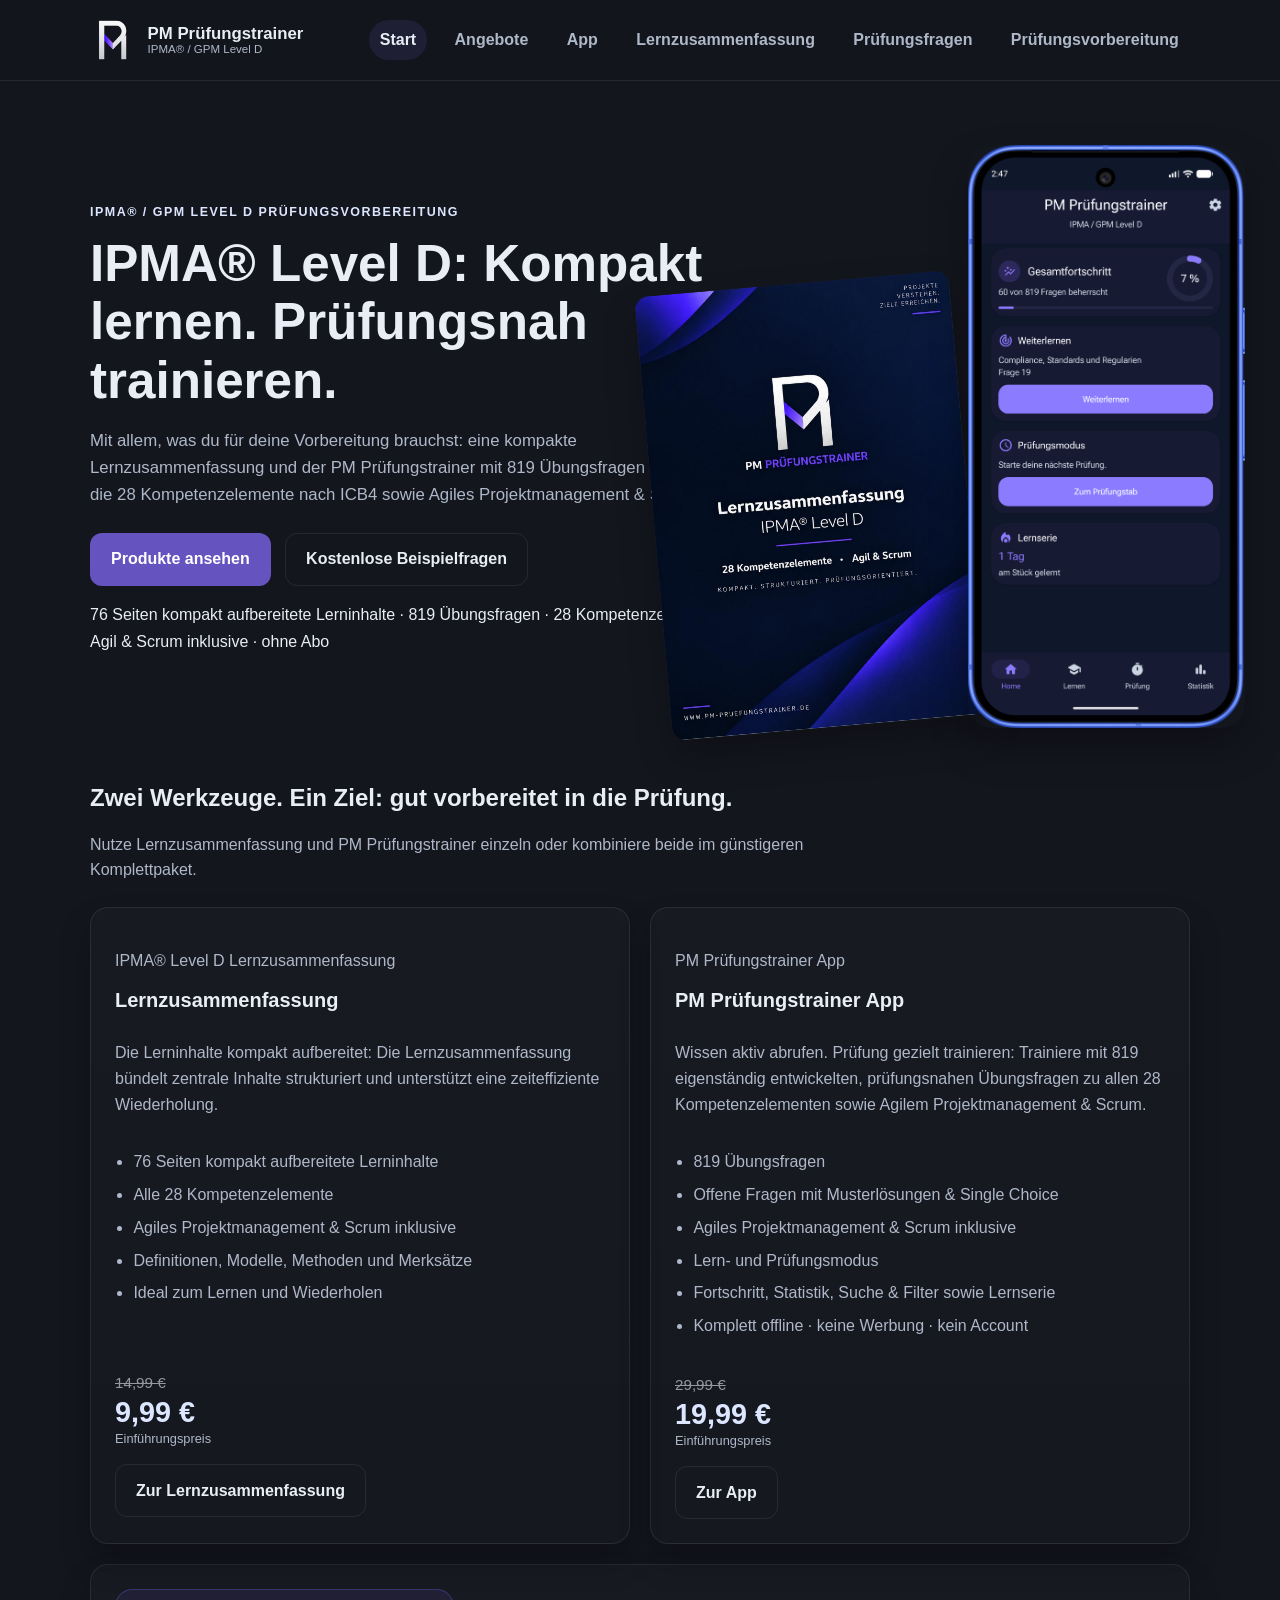
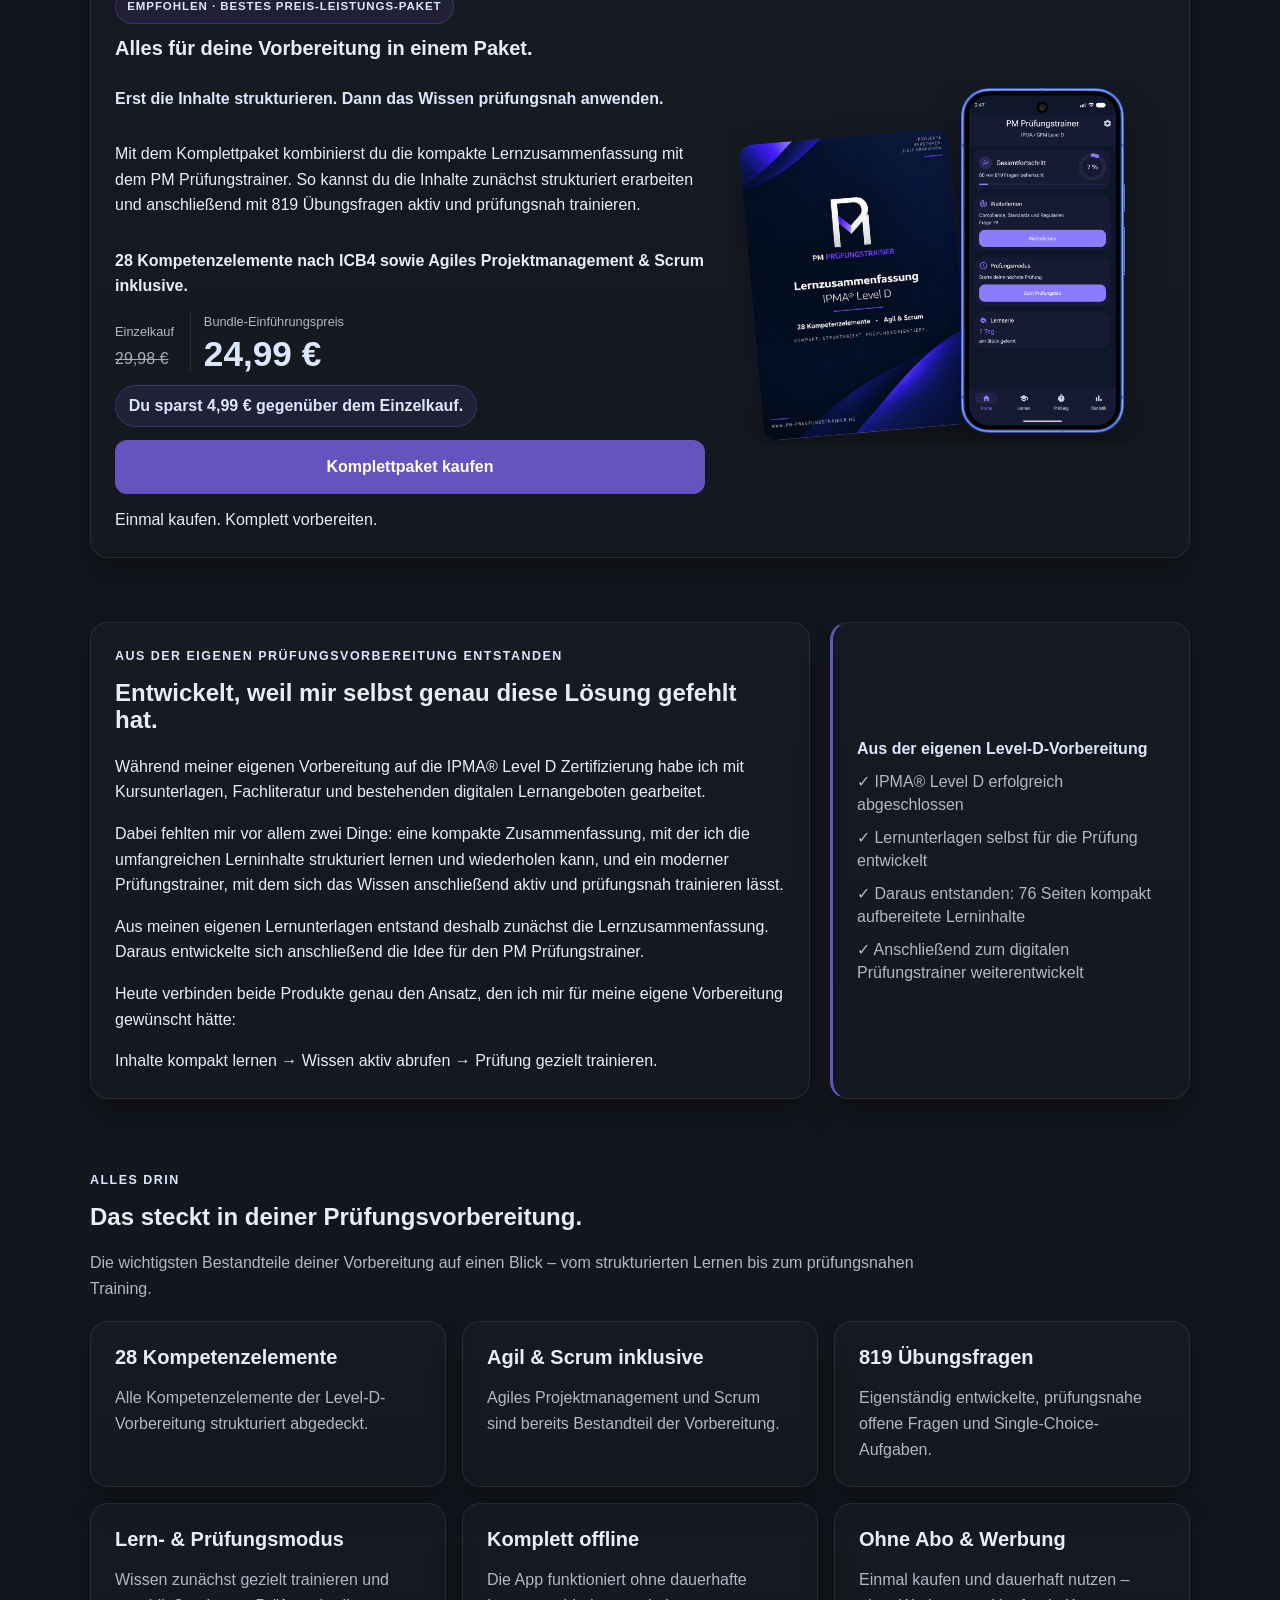
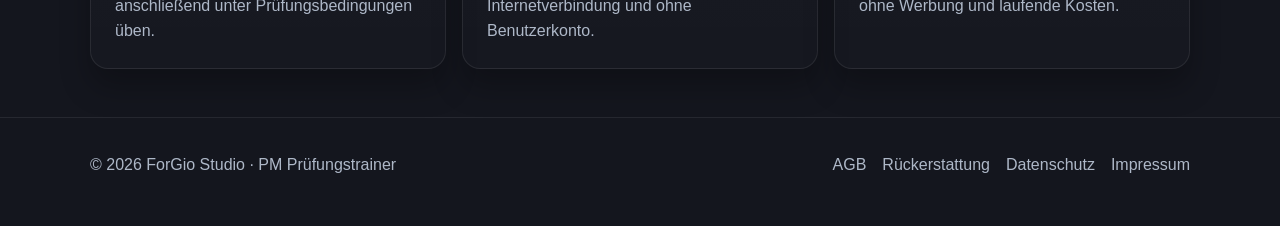
==== index.html @ ef57a995 "update" ====
<!DOCTYPE html>
<html lang="de">
  <head>
    <meta charset="UTF-8" />
    <meta name="viewport" content="width=device-width, initial-scale=1.0" />
    <title>IPMA Level D App & Lernzusammenfassung | PM Prüfungstrainer</title>
    <meta name="description" content="IPMA Level D App mit 819 prüfungsnahen Übungsfragen und kompakte Lernzusammenfassung mit 76 Seiten. Für die gezielte GPM/IPMA Level D Prüfungsvorbereitung." />
    <link rel="canonical" href="https://pm-pruefungstrainer.de/" />
    <meta property="og:type" content="website" />
    <meta property="og:title" content="IPMA Level D App & Lernzusammenfassung | PM Prüfungstrainer" />
    <meta property="og:description" content="IPMA Level D App mit 819 prüfungsnahen Übungsfragen und kompakte Lernzusammenfassung mit 76 Seiten. Für die gezielte GPM/IPMA Level D Prüfungsvorbereitung." />
    <meta property="og:url" content="https://pm-pruefungstrainer.de/" />
    <link rel="icon" type="image/x-icon" href="assets/images/favicon.ico" />
    <link rel="icon" type="image/png" href="assets/images/favicon.png" />
    <link rel="stylesheet" href="assets/css/style.css" />
  </head>
  <body>
    <header class="site-header">
      <div class="container nav-wrap">
        <div class="nav-brand-row">
          <a href="index.html" class="brand" aria-label="PM Prüfungstrainer Startseite">
            <img src="assets/images/pm_logo.png" alt="PM Prüfungstrainer Logo" class="brand-logo" />
            <div class="brand-copy">
              <span class="brand-name">PM Prüfungstrainer</span>
              <span class="brand-subtitle">IPMA® / GPM Level D</span>
            </div>
          </a>
          <button class="nav-toggle" type="button" aria-expanded="false" aria-label="Navigation öffnen">
            <span class="nav-toggle-bars" aria-hidden="true"><span></span><span></span><span></span></span>
          </button>
        </div>
        <nav class="main-nav" aria-label="Hauptnavigation">
          <a href="index.html" class="active">Start</a>
          <a href="index.html#angebote">Angebote</a>
          <a href="app.html">App</a>
          <a href="ipma-level-d-lernzusammenfassung.html">Lernzusammenfassung</a>
          <a href="ipma-level-d-pruefungsfragen.html">Prüfungsfragen</a>
          <a href="ipma-level-d-pruefungsvorbereitung.html">Prüfungsvorbereitung</a>
        </nav>
      </div>
    </header>

    <main>
      <section class="hero">
        <div class="container hero-grid">
          <div>
            <p class="eyebrow">IPMA® / GPM Level D Prüfungsvorbereitung</p>
            <h1>IPMA® Level D: Kompakt lernen. Prüfungsnah trainieren.</h1>
            <p class="lead">
              Mit allem, was du für deine Vorbereitung brauchst: eine kompakte Lernzusammenfassung und der PM Prüfungstrainer mit 819 Übungsfragen – für die 28 Kompetenzelemente nach ICB4 sowie Agiles Projektmanagement & Scrum.
            </p>
            <div class="cta-row">
              <a href="#angebote" class="button button-primary">Produkte ansehen</a>
              <a href="ipma-level-d-pruefungsfragen.html" class="button button-secondary">Kostenlose Beispielfragen</a>
            </div>
            <p class="hero-facts" style="display:flex; flex-direction:column; align-items:flex-start; gap:0.1rem; margin-top:1rem;">
              <span>76 Seiten kompakt aufbereitete Lerninhalte · 819 Übungsfragen · 28 Kompetenzelemente</span>
              <span>Agil &amp; Scrum inklusive · ohne Abo</span>
            </p>
          </div>
          <div class="hero-media" style="display:flex; align-items:flex-end; justify-content:center; gap:0; width:min(100%, 420px); margin:0 auto; position:relative; transform:translateX(-18px);">
            <img src="assets/images/PM_Pruefungstrainer_Lernzusammenfassung_Gesamt_1.png" alt="Cover der PM Prüfungstrainer Lernzusammenfassung" style="width:75%; max-width:325px; height:auto; border-radius:14px; box-shadow:0 18px 35px rgba(0,0,0,0.26); transform:translateX(-18px) rotate(-5deg); z-index:1; position:relative;" />
            <img src="assets/images/01_home.png" alt="PM Prüfungstrainer App auf dem Smartphone-Startbildschirm" style="width:66%; max-width:340px; height:auto; border-radius:24px; box-shadow:0 20px 38px rgba(0,0,0,0.3); z-index:2; position:relative; margin-left:-18px;" />
          </div>
        </div>
      </section>

      <section id="angebote" class="content-section">
        <div class="container">
          <h2>Zwei Werkzeuge. Ein Ziel: gut vorbereitet in die Prüfung.</h2>
          <p class="section-intro">
            Nutze Lernzusammenfassung und PM Prüfungstrainer einzeln oder kombiniere beide im günstigeren Komplettpaket.
          </p>
          <div class="offers-grid offers-grid-two">
            <article class="panel offer-card offer-card-compact">
              <div class="product-copy-wrap">
                <p class="product-label">IPMA® Level D Lernzusammenfassung</p>
                <h3>Lernzusammenfassung</h3>
                <p>
                  Die Lerninhalte kompakt aufbereitet: Die Lernzusammenfassung bündelt zentrale Inhalte strukturiert und unterstützt eine zeiteffiziente Wiederholung.
                </p>
                <ul>
                  <li>76 Seiten kompakt aufbereitete Lerninhalte</li>
                  <li>Alle 28 Kompetenzelemente</li>
                  <li>Agiles Projektmanagement &amp; Scrum inklusive</li>
                  <li>Definitionen, Modelle, Methoden und Merksätze</li>
                  <li>Ideal zum Lernen und Wiederholen</li>
                  <li aria-hidden="true" class="feature-spacer" tabindex="-1"></li>
                </ul>
              </div>
              <div class="price-stack">
                <span class="price-old">14,99 €</span>
                <span class="price-new">9,99 €</span>
                <span class="price-note">Einführungspreis</span>
              </div>
              <div class="card-cta-wrap">
                <a href="ipma-level-d-lernzusammenfassung.html" class="button button-secondary">Zur Lernzusammenfassung</a>
              </div>
            </article>
            <article class="panel offer-card offer-card-compact">
              <div class="product-copy-wrap">
                <p class="product-label">PM Prüfungstrainer App</p>
                <h3>PM Prüfungstrainer App</h3>
                <p>
                  Wissen aktiv abrufen. Prüfung gezielt trainieren: Trainiere mit 819 eigenständig entwickelten, prüfungsnahen Übungsfragen zu allen 28 Kompetenzelementen sowie Agilem Projektmanagement &amp; Scrum.
                </p>
                <ul>
                  <li>819 Übungsfragen</li>
                  <li>Offene Fragen mit Musterlösungen &amp; Single Choice</li>
                  <li>Agiles Projektmanagement &amp; Scrum inklusive</li>
                  <li>Lern- und Prüfungsmodus</li>
                  <li>Fortschritt, Statistik, Suche &amp; Filter sowie Lernserie</li>
                  <li>Komplett offline · keine Werbung · kein Account</li>
                </ul>
              </div>
              <div class="price-stack">
                <span class="price-old">29,99 €</span>
                <span class="price-new">19,99 €</span>
                <span class="price-note">Einführungspreis</span>
              </div>
              <div class="card-cta-wrap">
                <a href="app.html" class="button button-secondary">Zur App</a>
              </div>
            </article>
          </div>
          <section id="komplettpaket" class="bundle-panel panel">
            <div class="bundle-copy">
              <p class="product-label product-label-emph bundle-badge">EMPFOHLEN · BESTES PREIS-LEISTUNGS-PAKET</p>
              <h3>Alles für deine Vorbereitung in einem Paket.</h3>
              <p class="bundle-subhead">Erst die Inhalte strukturieren. Dann das Wissen prüfungsnah anwenden.</p>
              <p>
                Mit dem Komplettpaket kombinierst du die kompakte Lernzusammenfassung mit dem PM Prüfungstrainer. So kannst du die Inhalte zunächst strukturiert erarbeiten und anschließend mit 819 Übungsfragen aktiv und prüfungsnah trainieren.
              </p>
              <p class="bundle-highlight">
                28 Kompetenzelemente nach ICB4 sowie Agiles Projektmanagement &amp; Scrum inklusive.
              </p>
              <div class="bundle-pricing">
                <div class="bundle-price-block">
                  <span class="bundle-price-label">Einzelkauf</span>
                  <span class="price-old">29,98 €</span>
                </div>
                <div class="bundle-price-block bundle-price-highlight">
                  <span class="bundle-price-label">Bundle-Einführungspreis</span>
                  <span class="price-new">24,99 €</span>
                </div>
              </div>
              <p class="bundle-savings">Du sparst 4,99 € gegenüber dem Einzelkauf.</p>
              <button type="button" class="button button-primary" id="bundle-start-button">
                Komplettpaket kaufen
              </button>

              <div id="bundle-verification" hidden style="margin-top:1.5rem;">
                <h4 style="margin-bottom:0.75rem;">So kaufst du das Komplettpaket</h4>

                <p>
                  Das Komplettpaket kostet insgesamt <strong>24,99 €</strong>.
                  Die App kaufst du direkt bei Google Play, die Lernzusammenfassung
                  anschließend hier zum vergünstigten Bundle-Preis.
                </p>

                <div style="margin-top:1.25rem; padding:1rem; border:1px solid rgba(127,127,127,0.3); border-radius:10px;">
                  <p style="margin-top:0;">
                    <strong>1. App bei Google Play kaufen – 19,99 €</strong>
                  </p>
                  <p>
                    Kaufe zuerst die PM Prüfungstrainer App bei Google Play.
                    Deine Google-Play-Bestellnummer (<strong>GPA...</strong>) benötigst
                    du anschließend zur Freischaltung des Bundle-Preises.
                  </p>

                  <a
                    href="https://play.google.com/store/apps/details?id=com.georg.ipmaleveldlernapp"
                    class="button button-secondary"
                    target="_blank"
                    rel="noopener noreferrer"
                  >
                    App bei Google Play kaufen
                  </a>
                </div>

                <div style="margin-top:1rem; padding:1rem; border:1px solid rgba(127,127,127,0.3); border-radius:10px;">
                  <p style="margin-top:0;">
                    <strong>2. Lernzusammenfassung kaufen – 5,00 €</strong>
                  </p>
                  <p>
                    Frühestens <strong>2 Stunden nach dem App-Kauf</strong> kannst du
                    deine Google-Play-Bestellnummer hier prüfen lassen. Nach erfolgreicher
                    Prüfung öffnet sich automatisch die Zahlung für die
                    Lernzusammenfassung zum Bundle-Preis von 5,00 €.
                  </p>

                  <p>
                    <strong>App bereits gekauft?</strong> Dann kannst du direkt mit
                    der Prüfung deiner Bestellnummer fortfahren.
                  </p>

                  <label for="google-order-id" style="display:block; margin-bottom:0.4rem;">
                    Google-Play-Bestellnummer
                  </label>

                  <div style="display:flex; flex-wrap:wrap; gap:0.65rem; align-items:center;">
                    <input
                      type="text"
                      id="google-order-id"
                      name="google-order-id"
                      placeholder="GPA.1234-5678-9012-34567"
                      autocomplete="off"
                      style="box-sizing:border-box; width:min(100%, 360px); min-width:280px; padding:0.75rem 0.85rem;"
                    />

                    <button type="button" class="button button-primary" id="google-order-check-button">
                      Kauf prüfen
                    </button>
                  </div>

                  <p id="google-order-status" aria-live="polite"></p>
                </div>
              </div>

              <p class="bundle-note">Einmal kaufen. Komplett vorbereiten.</p>
            </div>
            <div class="bundle-visual">
              <img class="bundle-visual-doc" src="assets/images/PM_Pruefungstrainer_Lernzusammenfassung_Gesamt_1.png" alt="PM Prüfungstrainer Lernzusammenfassung" />
              <img class="bundle-visual-app" src="assets/images/01_home.png" alt="PM Prüfungstrainer App" />
            </div>
          </section>
        </div>
      </section>

      <section id="app" class="content-section">
        <div class="container">
          <div class="origin-grid">
            <article class="panel origin-copy">
              <p class="eyebrow">AUS DER EIGENEN PRÜFUNGSVORBEREITUNG ENTSTANDEN</p>
              <h2>Entwickelt, weil mir selbst genau diese Lösung gefehlt hat.</h2>
              <p>
                Während meiner eigenen Vorbereitung auf die IPMA® Level D Zertifizierung habe ich mit Kursunterlagen, Fachliteratur und bestehenden digitalen Lernangeboten gearbeitet.
              </p>
              <p>
                Dabei fehlten mir vor allem zwei Dinge: eine kompakte Zusammenfassung, mit der ich die umfangreichen Lerninhalte strukturiert lernen und wiederholen kann, und ein moderner Prüfungstrainer, mit dem sich das Wissen anschließend aktiv und prüfungsnah trainieren lässt.
              </p>
              <p>
                Aus meinen eigenen Lernunterlagen entstand deshalb zunächst die Lernzusammenfassung. Daraus entwickelte sich anschließend die Idee für den PM Prüfungstrainer.
              </p>
              <p>
                Heute verbinden beide Produkte genau den Ansatz, den ich mir für meine eigene Vorbereitung gewünscht hätte:
              </p>
              <p>
                Inhalte kompakt lernen → Wissen aktiv abrufen → Prüfung gezielt trainieren.
              </p>
            </article>
            <aside class="panel origin-trust">
              <p class="origin-trust-label">Aus der eigenen Level-D-Vorbereitung</p>
              <ul class="trust-list">
                <li>✓ IPMA® Level D erfolgreich abgeschlossen</li>
                <li>✓ Lernunterlagen selbst für die Prüfung entwickelt</li>
                <li>✓ Daraus entstanden: 76 Seiten kompakt aufbereitete Lerninhalte</li>
                <li>✓ Anschließend zum digitalen Prüfungstrainer weiterentwickelt</li>
              </ul>
            </aside>
          </div>
        </div>
      </section>

      <section id="lernzusammenfassung" class="content-section">
        <div class="container">
          <div class="usp-block">
            <p class="eyebrow">ALLES DRIN</p>
            <h2>Das steckt in deiner Prüfungsvorbereitung.</h2>
            <p class="usp-intro">
              Die wichtigsten Bestandteile deiner Vorbereitung auf einen Blick – vom strukturierten Lernen bis zum prüfungsnahen Training.
            </p>
            <div class="usp-grid">
              <article class="panel usp-card">
                <h3>28 Kompetenzelemente</h3>
                <p>Alle Kompetenzelemente der Level-D-Vorbereitung strukturiert abgedeckt.</p>
              </article>
              <article class="panel usp-card">
                <h3>Agil &amp; Scrum inklusive</h3>
                <p>Agiles Projektmanagement und Scrum sind bereits Bestandteil der Vorbereitung.</p>
              </article>
              <article class="panel usp-card">
                <h3>819 Übungsfragen</h3>
                <p>Eigenständig entwickelte, prüfungsnahe offene Fragen und Single-Choice-Aufgaben.</p>
              </article>
              <article class="panel usp-card">
                <h3>Lern- &amp; Prüfungsmodus</h3>
                <p>Wissen zunächst gezielt trainieren und anschließend unter Prüfungsbedingungen üben.</p>
              </article>
              <article class="panel usp-card">
                <h3>Komplett offline</h3>
                <p>Die App funktioniert ohne dauerhafte Internetverbindung und ohne Benutzerkonto.</p>
              </article>
              <article class="panel usp-card">
                <h3>Ohne Abo &amp; Werbung</h3>
                <p>Einmal kaufen und dauerhaft nutzen – ohne Werbung und laufende Kosten.</p>
              </article>
            </div>
          </div>
        </div>
      </section>
    </main>

    <footer class="site-footer">
      <div class="container footer-wrap">
        <p>© 2026 ForGio Studio · PM Prüfungstrainer</p>
        <div class="footer-links">
          <a href="agb.html">AGB</a>
          <a href="rueckerstattung.html">Rückerstattung</a>
          <a href="datenschutz.html">Datenschutz</a>
          <a href="impressum.html">Impressum</a>
        </div>
      </div>
    </footer>
    <script src="https://cdn.paddle.com/paddle/v2/paddle.js" defer></script>
    <script src="assets/js/paddle-checkout.js" defer></script>
    <script src="assets/js/main.js" defer></script>
    <script>
      window.addEventListener("DOMContentLoaded", function () {
        const bundleStartButton = document.getElementById("bundle-start-button");
        const bundleVerification = document.getElementById("bundle-verification");

        if (!bundleStartButton || !bundleVerification) return;

        bundleStartButton.addEventListener("click", function () {
          window.setTimeout(function () {
            if (document.activeElement && document.activeElement.id === "google-order-id") {
              document.activeElement.blur();
            }

            bundleVerification.scrollIntoView({
              behavior: "smooth",
              block: "start"
            });
          }, 0);
        });
      });
    </script>
  </body>
</html>
---- assets/css/style.css ----
:root {
  --bg: #14161e;
  --bg-elevated: #1d232d;
  --surface: #f5f7fa;
  --surface-strong: #ffffff;
  --text: #e9edf5;
  --text-muted: #aeb8c8;
  --brand: #dce6ff;
  --primary: #6554C0;
  --border: rgba(255, 255, 255, 0.08);
  --shadow: rgba(0, 0, 0, 0.25);
  --max-width: 1100px;
}

* {
  box-sizing: border-box;
}

html {
  scroll-behavior: smooth;
}

body {
  margin: 0;
  font-family: "Segoe UI", Tahoma, Geneva, Verdana, sans-serif;
  background: var(--bg);
  color: var(--text);
  line-height: 1.6;
}

a {
  color: inherit;
  text-decoration: none;
}

img {
  max-width: 100%;
  display: block;
}

.container {
  width: min(var(--max-width), calc(100% - 2rem));
  margin: 0 auto;
}

.narrow {
  max-width: 800px;
}

.site-header {
  background: rgba(20, 22, 30, 0.94);
  border-bottom: 1px solid var(--border);
  position: sticky;
  top: 0;
  backdrop-filter: blur(10px);
  z-index: 10;
}

.nav-wrap {
  display: flex;
  align-items: center;
  justify-content: space-between;
  min-height: 80px;
  gap: 1rem;
}

.brand {
  display: inline-flex;
  align-items: center;
  gap: 0.85rem;
  color: var(--text);
}

.brand-logo {
  width: 44px;
  height: 44px;
  object-fit: contain;
}

.brand-copy {
  display: flex;
  flex-direction: column;
  line-height: 1.15;
}

.brand-name {
  font-size: 1.05rem;
  font-weight: 700;
}

.brand-subtitle {
  font-size: 0.72rem;
  color: var(--text-muted);
}

.nav-toggle {
  display: none;
  align-items: center;
  justify-content: center;
  width: 42px;
  height: 42px;
  padding: 0;
  border: 1px solid var(--border);
  border-radius: 10px;
  background: rgba(255, 255, 255, 0.03);
  color: var(--text);
  cursor: pointer;
}

.nav-brand-row {
  display: contents;
}

.main-nav a.active {
  color: var(--text);
}

.nav-toggle-bars {
  display: grid;
  gap: 4px;
}

.nav-toggle-bars span {
  display: block;
  width: 18px;
  height: 2px;
  border-radius: 999px;
  background: currentColor;
}

.main-nav {
  display: flex;
  align-items: center;
  gap: 1rem;
  flex-wrap: wrap;
}

.main-nav a {
  color: var(--text-muted);
  font-weight: 600;
  padding: 0.45rem 0.7rem;
  border-radius: 999px;
  transition: background 0.2s ease, color 0.2s ease;
}

.main-nav a:hover,
.main-nav a.active {
  background: rgba(101, 84, 192, 0.14);
  color: var(--text);
}

.hero {
  padding: 4rem 0 2.5rem;
}

.hero-grid {
  display: grid;
  grid-template-columns: 1.5fr 1fr;
  gap: 2rem;
  align-items: center;
}

.hero-prep-grid {
  align-items: start;
}

.questions-hero-grid {
  align-items: stretch;
}

.eyebrow {
  margin: 0 0 0.75rem;
  color: var(--brand);
  font-size: 0.78rem;
  font-weight: 700;
  letter-spacing: 0.12em;
  text-transform: uppercase;
}

h1, h2, h3 {
  margin-top: 0;
  line-height: 1.15;
}

h1 {
  font-size: clamp(2.4rem, 4vw, 4rem);
  margin-bottom: 1rem;
}

.lead {
  font-size: 1.05rem;
  color: var(--text-muted);
  max-width: 620px;
}

.cta-row {
  display: flex;
  gap: 0.9rem;
  flex-wrap: wrap;
  margin-top: 1.5rem;
}

.button {
  display: inline-flex;
  align-items: center;
  justify-content: center;
  min-height: 46px;
  padding: 0.8rem 1.25rem;
  border-radius: 12px;
  font-weight: 700;
  border: 1px solid transparent;
  font-family: inherit;
  font-size: 1rem;
  line-height: inherit;
  cursor: pointer;
  transition: transform 0.2s ease, opacity 0.2s ease;
}

.button:hover {
  transform: translateY(-1px);
}

.button-primary {
  background: var(--primary);
  color: white;
}

.button-secondary {
  background: transparent;
  border-color: var(--border);
  color: var(--text);
}

.hero-card,
.panel {
  background: linear-gradient(180deg, rgba(255,255,255,0.02), rgba(255,255,255,0.01));
  border: 1px solid var(--border);
  border-radius: 18px;
  box-shadow: 0 18px 30px var(--shadow);
}

.hero-card {
  padding: 1.5rem;
}

.hero-prep-card {
  display: flex;
  flex-direction: column;
  gap: 1rem;
  align-self: start;
}

.hero-prep-steps {
  position: relative;
  display: grid;
  gap: 1rem;
  padding-left: 1.15rem;
}

.hero-prep-step {
  display: grid;
  grid-template-columns: auto 1fr;
  gap: 0.8rem;
  align-items: start;
  position: relative;
}

.hero-prep-number {
  position: relative;
  z-index: 1;
  display: inline-flex;
  align-items: center;
  justify-content: center;
  width: 2.15rem;
  height: 2.15rem;
  border-radius: 999px;
  border: 1px solid rgba(101, 84, 192, 0.35);
  background: rgba(101, 84, 192, 0.14);
  color: var(--primary);
  font-size: 0.85rem;
  font-weight: 800;
  letter-spacing: 0.08em;
}

.hero-prep-text {
  color: var(--text);
  font-weight: 600;
  line-height: 1.25;
}

.hero-prep-subtext {
  display: block;
  margin-top: 0.18rem;
  color: var(--text-muted);
  font-size: 0.92rem;
  line-height: 1.25;
}

.hero-prep-step:not(:last-child)::after {
  content: "";
  position: absolute;
  left: 1.07rem;
  top: 2.45rem;
  bottom: -1rem;
  width: 2px;
  background: rgba(101, 84, 192, 0.28);
}

.hero-prep-step > div {
  min-width: 0;
}

.hero-question-preview {
  display: flex;
  flex-direction: column;
  gap: 0.9rem;
}

.hero-preview-kicker {
  margin: 0;
  color: var(--brand);
  font-size: 0.74rem;
  font-weight: 700;
  letter-spacing: 0.12em;
  text-transform: uppercase;
}

.hero-question-preview h2 {
  margin: 0;
  font-size: 1.1rem;
}

.hero-preview-options {
  margin: 0;
  padding: 0;
  list-style: none;
  display: grid;
  gap: 0.65rem;
}

.hero-preview-options li {
  padding: 0.75rem 0.85rem;
  border: 1px solid var(--border);
  border-radius: 12px;
  background: rgba(255,255,255,0.02);
  color: var(--text-muted);
}

.hero-preview-note {
  margin: 0;
  color: var(--text-muted);
  font-size: 0.92rem;
}

.hero-media {
  justify-self: center;
}

.hero-media img {
  width: 100%;
  max-width: 390px;
  height: auto;
  object-fit: contain;
}

.product-hero-grid {
  grid-template-columns: minmax(0, 1.2fr) minmax(0, 0.8fr);
  gap: 2rem;
  align-items: center;
}

.app-hero-grid {
  align-items: flex-start;
}

.product-hero-copy {
  display: flex;
  flex-direction: column;
  align-items: flex-start;
}

.app-hero-media {
  display: flex;
  align-items: flex-end;
  justify-content: center;
}


.product-subheadline {
  margin: 0 0 0.75rem;
  font-size: 1.25rem;
  font-weight: 700;
  color: var(--brand);
}

.product-hero-media {
  display: flex;
  justify-content: center;
  align-items: center;
}

.product-hero-media img {
  width: 100%;
  max-width: 330px;
  height: auto;
  object-fit: contain;
}

.app-hero-media img {
  max-width: 280px;
}

.product-price-stack {
  margin-top: 0.5rem;
  min-height: 0;
}

.section-note {
  margin-top: -0.25rem;
  color: var(--text-muted);
  font-size: 0.95rem;
}

.exam-bridge-card,
.exam-bridge {
  max-width: 900px;
  margin-left: auto;
  margin-right: auto;
}

.exam-training-info {
  margin-top: 32px;
}

.feature-list {
  margin: 1rem 0 0;
  padding-left: 1.1rem;
}

.feature-list li {
  margin-bottom: 0.45rem;
}

.exam-part {
  margin-top: 1rem;
  overflow: hidden;
}

.exam-part summary,
.competence-item summary {
  list-style: none;
  cursor: pointer;
}

.exam-part summary::-webkit-details-marker,
.competence-item summary::-webkit-details-marker {
  display: none;
}

.exam-part > summary {
  display: flex;
  align-items: center;
  justify-content: space-between;
  gap: 1rem;
  padding: 1.15rem 1.25rem;
  border: 1px solid var(--border);
  border-radius: 18px;
  background: linear-gradient(180deg, rgba(255,255,255,0.03), rgba(255,255,255,0.01));
  box-shadow: 0 18px 30px var(--shadow);
}

.exam-part > summary strong,
.competence-item > summary span:first-child {
  display: block;
}

.exam-part > summary small,
.competence-item > summary span:last-child {
  color: var(--text-muted);
  font-size: 0.92rem;
}

.summary-action {
  display: inline-flex;
  align-items: center;
  gap: 0.4rem;
  padding: 0.35rem 0.7rem;
  border: 1px solid var(--border);
  border-radius: 999px;
  background: rgba(255, 255, 255, 0.03);
  color: var(--text);
  font-weight: 700;
  transition: background 0.2s ease, border-color 0.2s ease;
}

.exam-part > summary:hover .summary-action {
  background: rgba(255, 255, 255, 0.06);
  border-color: rgba(255, 255, 255, 0.14);
}

.exam-part-body {
  margin-top: 0.85rem;
  padding-left: 0.2rem;
}

.competence-item {
  margin-top: 0.75rem;
  border: 1px solid var(--border);
  border-radius: 16px;
  background: rgba(255,255,255,0.02);
}

.competence-item > summary {
  display: flex;
  justify-content: space-between;
  gap: 1rem;
  padding: 0.95rem 1rem;
}

.competence-body {
  padding: 0 1rem 1rem;
}

.question-block {
  padding: 1rem 0 0.95rem;
  border-top: 1px solid var(--border);
}

.question-block:first-child {
  border-top: 0;
}

.question-meta {
  color: var(--brand);
  font-size: 0.82rem;
  font-weight: 700;
  letter-spacing: 0.06em;
  text-transform: uppercase;
  margin-bottom: 0.5rem;
}

.question-block h3 {
  margin-bottom: 0.85rem;
  font-size: 1.05rem;
}

.answer-list {
  margin: 0 0 0.9rem;
  padding-left: 1.2rem;
}

.answer-list li {
  margin-bottom: 0.35rem;
}

.solution-toggle {
  appearance: none;
  border: 1px solid var(--border);
  background: rgba(101, 84, 192, 0.14);
  color: var(--text);
  border-radius: 12px;
  min-height: 42px;
  padding: 0.65rem 0.95rem;
  font: inherit;
  font-weight: 700;
  cursor: pointer;
}

.question-solution > summary {
  display: inline-flex;
  align-items: center;
  gap: 0.45rem;
  width: auto;
  padding: 0.55rem 0.9rem;
  border: 1px solid var(--border);
  border-radius: 999px;
  background: rgba(101, 84, 192, 0.14);
  color: var(--text);
  font: inherit;
  font-weight: 700;
  cursor: pointer;
  list-style: none;
}

.question-solution > summary::-webkit-details-marker {
  display: none;
}

.question-solution > summary::after {
  content: "▾";
  font-size: 0.85em;
}

.question-solution[open] > summary::after {
  content: "▴";
}

.question-solution > summary:hover {
  background: rgba(101, 84, 192, 0.2);
  border-color: rgba(101, 84, 192, 0.35);
}

.solution-panel {
  margin-top: 0.8rem;
  padding: 0.9rem 1rem;
  border-radius: 14px;
  border: 1px solid var(--border);
  background: rgba(255,255,255,0.03);
  color: var(--text-muted);
}

@media (max-width: 768px) {
  .exam-part > summary,
  .competence-item > summary {
    flex-direction: column;
    align-items: flex-start;
  }

  .summary-action,
  .competence-item > summary span:last-child {
    align-self: flex-start;
  }

  .question-block h3 {
    font-size: 1rem;
  }
}

.product-price-stack .price-old {
  font-size: 1rem;
  opacity: 0.7;
  text-decoration: line-through;
}

.product-price-stack .price-new {
  font-size: 2.1rem;
}

@media (max-width: 760px) {
  .product-hero-grid {
    grid-template-columns: 1fr;
  }
}

@media (max-width: 600px) {
  .nav-wrap {
    display: grid;
    grid-template-columns: 1fr auto;
    align-items: center;
    min-height: 64px;
  }

  .nav-brand-row {
    display: contents;
  }

  .brand {
    width: auto;
  }

  .nav-toggle {
    display: inline-flex;
  }

  .main-nav {
    display: none;
    grid-column: 1 / -1;
    width: 100%;
    padding: 0 0 0.9rem;
    gap: 0.35rem;
    align-items: stretch;
    flex-direction: column;
  }

  .site-header.nav-open .main-nav {
    display: flex;
  }

  .main-nav a {
    width: 100%;
  }

  .main-nav a.active {
    background: rgba(101, 84, 192, 0.14);
  }

  .site-header.nav-open .nav-wrap {
    padding-bottom: 0.35rem;
  }

  .hero {
    padding: 2.2rem 0 1.8rem;
  }

  .hero-grid,
  .product-hero-grid,
  .bundle-panel,
  .steps-grid,
  .phase-grid,
  .benefit-grid,
  .preview-grid {
    grid-template-columns: 1fr;
  }

  .hero h1 {
    font-size: clamp(2rem, 8vw, 2.7rem);
  }

  .lead {
    font-size: 1rem;
  }

  .cta-row .button,
  .bundle-pricing .button {
    width: 100%;
  }

  .bundle-panel,
  .hero-card,
  .panel {
    padding: 1.1rem;
  }

  .bundle-price-highlight {
    padding-left: 0;
    border-left: 0;
  }

  .card-visual,
  .product-hero-media,
  .hero-media {
    min-height: 0;
  }

  .card-visual img,
  .product-hero-media img,
  .hero-media img {
    max-width: 100%;
  }

  .hero .hero-media {
    width: 100%;
    max-width: 100%;
    margin: 1.15rem auto 0;
    justify-content: center;
    align-items: flex-end;
    transform: none !important;
    overflow: visible;
  }

  .hero .hero-media img:first-child {
    width: 44% !important;
    max-width: 180px !important;
    transform: rotate(-5deg) !important;
    margin-left: 0 !important;
  }

  .hero .hero-media img:last-child {
    width: 39% !important;
    max-width: 170px !important;
    margin-left: -12px !important;
    transform: none !important;
  }

  .bundle-panel {
    display: grid;
    grid-template-columns: 1fr;
    gap: 0.9rem;
    align-items: start;
  }

  .bundle-copy {
    display: contents;
    width: 100%;
    max-width: none;
  }

  .bundle-panel > h3,
  .bundle-panel > p,
  .bundle-panel > div,
  .bundle-panel > a,
  .bundle-panel > .bundle-copy > *,
  .bundle-panel > .bundle-visual {
    grid-column: 1 / -1;
    width: 100%;
    max-width: none;
    min-width: 0;
    justify-self: stretch;
    align-self: start;
  }

  .bundle-badge {
    order: 1;
    width: 100%;
    max-width: min(100%, 300px);
    padding: 0.8rem 1.1rem;
    box-sizing: border-box;
    line-height: 1.35;
  }

  .bundle-panel h3 {
    order: 2;
  }

  .bundle-subhead {
    order: 3;
  }

  .bundle-copy > p:not(.bundle-badge):not(.bundle-subhead):not(.bundle-highlight):not(.bundle-savings):not(.bundle-note) {
    order: 4;
  }

  .bundle-visual {
    order: 5;
    position: relative;
    left: auto;
    right: auto;
    top: auto;
    bottom: auto;
    width: min(100%, 420px);
    max-width: 100%;
    min-height: 0;
    margin: 1.15rem auto 0;
    padding: 0;
    overflow: visible;
    display: flex;
    justify-content: center;
    align-items: flex-end;
    gap: 0;
    align-self: start;
    justify-self: stretch;
    box-sizing: border-box;
    transform: none;
    float: none;
  }

  .bundle-highlight {
    order: 6;
    width: fit-content;
    max-width: 100%;
    padding: 0.65rem 1rem;
    box-sizing: border-box;
    line-height: 1.4;
  }

  .bundle-pricing {
    order: 7;
    width: 100%;
    flex-direction: column;
    align-items: flex-start;
    gap: 0.7rem;
  }

  .bundle-price-block {
    width: 100%;
  }

  .bundle-savings {
    order: 8;
    width: 100%;
    max-width: 280px;
    padding: 0.8rem 1.1rem;
    box-sizing: border-box;
    line-height: 1.35;
    white-space: normal;
  }

  .bundle-copy > .button {
    order: 9;
    width: 100%;
    max-width: none;
    box-sizing: border-box;
    white-space: nowrap;
  }

  .bundle-note {
    order: 10;
  }

  .bundle-visual .bundle-visual-doc {
    width: 44%;
    max-width: 180px;
    position: relative;
    order: 1;
    left: auto;
    right: auto;
    top: auto;
    bottom: auto;
    margin-left: 0;
    transform: rotate(-5deg);
  }

  .bundle-visual .bundle-visual-app {
    width: 39%;
    max-width: 170px;
    position: relative;
    order: 2;
    left: auto;
    right: auto;
    top: auto;
    bottom: auto;
    margin-left: -12px;
    transform: none;
  }

  .product-hero-grid .product-hero-copy {
    order: 1;
  }

  .product-hero-grid .product-hero-media {
    order: 2;
    width: 100%;
    justify-content: center;
    margin-top: 1rem;
  }

  .product-hero-grid .product-hero-media img {
    max-width: min(78vw, 280px);
  }

  .content-section .two-col {
    grid-template-columns: 1fr;
  }

  .content-section .two-col > .product-hero-media {
    order: 2;
    width: 100%;
    justify-content: center;
    margin-top: 0.6rem;
    display: flex;
    flex-direction: column;
    align-items: center;
    gap: 0.9rem;
  }

  .content-section .two-col > :not(.product-hero-media) {
    order: 1;
  }

  .content-section .two-col > .product-hero-media img {
    width: min(72vw, 260px);
    max-width: 260px;
  }

  .content-section .two-col > .product-hero-media img + img {
    margin-top: 0;
  }

  .process-flow {
    flex-direction: column;
    align-items: stretch;
    gap: 0.6rem;
  }

  .process-step {
    width: 100%;
    justify-content: center;
    text-align: center;
  }

  .process-arrow {
    align-self: center;
    line-height: 1;
    font-size: 1rem;
  }

  .process-flow-linear .process-arrow,
  .process-flow-cycle .process-arrow:not(:last-of-type) {
    color: transparent;
    position: relative;
  }

  .process-flow-linear .process-arrow::before,
  .process-flow-cycle .process-arrow:not(:last-of-type)::before {
    content: "↓";
    color: var(--text-muted);
  }

  .process-flow-cycle .process-arrow:last-of-type {
    color: var(--primary);
  }

  .questions-hero-grid {
    grid-template-columns: 1fr;
  }

  .hero-prep-grid {
    grid-template-columns: 1fr;
  }

  .hero-prep-steps {
    padding-left: 1rem;
  }

  .hero-prep-step:not(:last-child)::after {
    left: 0.92rem;
  }

  .nav-wrap {
    flex-wrap: wrap;
    min-height: 64px;
  }

  .nav-toggle {
    display: inline-flex;
  }

  .main-nav {
    display: none;
    width: 100%;
    flex-direction: column;
    align-items: stretch;
    gap: 0.35rem;
    margin: 0 0 0.75rem;
    padding: 0.75rem 0 0;
  }

  .site-header.nav-open .main-nav {
    display: flex;
  }

  .main-nav a {
    width: 100%;
    padding: 0.7rem 0.9rem;
    border-radius: 12px;
  }

  .nav-brand-row {
    display: flex;
    align-items: center;
    justify-content: space-between;
    width: 100%;
    gap: 0.75rem;
  }
}

.hero-card h2 {
  margin-bottom: 1rem;
  font-size: 1.35rem;
}

.hero-card ul {
  margin: 0;
  padding-left: 1.1rem;
  color: var(--text-muted);
}

.hero-card li + li {
  margin-top: 0.5rem;
}

.content-section {
  padding: 1rem 0 3rem;
}

.two-col {
  display: grid;
  grid-template-columns: repeat(2, minmax(0, 1fr));
  gap: 1.25rem;
}

.offers-grid {
  display: grid;
  grid-template-columns: repeat(3, minmax(0, 1fr));
  gap: 1.25rem;
  margin-top: 1.5rem;
}

.offers-grid-two {
  grid-template-columns: repeat(2, minmax(0, 1fr));
}

.prep-timeline {
  display: grid;
  grid-template-columns: repeat(3, minmax(0, 1fr));
  gap: 1rem;
  margin-top: 1.25rem;
}

.timeline-card {
  padding: 1.25rem;
}

.timeline-kicker {
  margin: 0 0 0.55rem;
  color: var(--primary);
  font-size: 0.78rem;
  font-weight: 700;
  letter-spacing: 0.08em;
  text-transform: uppercase;
}

.prep-overview-grid {
  display: grid;
  grid-template-columns: repeat(3, minmax(0, 1fr));
  gap: 1rem;
  margin-top: 1.25rem;
}

.steps-grid {
  display: grid;
  grid-template-columns: repeat(2, minmax(0, 1fr));
  gap: 1rem;
  margin-top: 1.25rem;
}

.step-card {
  padding: 1.25rem;
}

.step-card .feature-list {
  margin-top: 0.85rem;
}

.process-flow {
  display: flex;
  flex-wrap: wrap;
  gap: 0.65rem;
  align-items: center;
}

.process-flow-linear {
  gap: 0.55rem;
}

.process-flow-cycle {
  gap: 0.55rem;
}

.process-step {
  display: inline-flex;
  align-items: center;
  padding: 0.5rem 0.75rem;
  border: 1px solid var(--border);
  border-radius: 999px;
  background: rgba(255, 255, 255, 0.03);
  color: var(--text);
  line-height: 1.3;
}

.process-arrow {
  color: var(--text-muted);
  font-weight: 700;
}

.process-flow-cycle .process-arrow:last-of-type {
  color: var(--primary);
}

.process-flow-cycle .process-step:last-child {
  border-color: rgba(101, 84, 192, 0.35);
}

.final-cta p:last-of-type {
  margin-bottom: 0;
}

.final-cta .cta-row {
  align-items: stretch;
}

.final-cta .cta-row .button {
  flex: 1 1 220px;
}

.offer-card-compact {
  display: grid;
  grid-template-rows: auto 1fr auto auto auto;
  gap: 0.9rem;
  height: 100%;
}

.product-copy-wrap {
  display: flex;
  flex-direction: column;
  min-height: 0;
}

.card-cta-wrap {
  display: flex;
  align-items: flex-start;
  min-height: 52px;
}

.offer-card-compact .button {
  margin-top: 0;
}

.feature-spacer {
  list-style: none;
  margin: 0;
  padding: 0;
  height: 1.5em;
  visibility: hidden;
  pointer-events: none;
}

.price-stack {
  display: flex;
  flex-direction: column;
  align-items: flex-start;
  gap: 0.15rem;
  min-height: 74px;
  justify-content: flex-start;
}

.price-stack .price-old {
  font-size: 0.95rem;
  opacity: 0.6;
  text-decoration: line-through;
}

.price-stack .price-new {
  font-size: 1.8rem;
  font-weight: 800;
  color: var(--brand);
  line-height: 1;
}

.price-stack .price-note {
  font-size: 0.8rem;
  color: var(--text-muted);
}

.card-visual {
  display: flex;
  justify-content: center;
  align-items: flex-end;
  margin-top: 0;
  min-height: 260px;
  width: 100%;
}

.card-visual img {
  width: auto;
  max-width: 100%;
  height: auto;
  object-fit: contain;
}

.card-visual-doc img {
  max-width: 320px;
}

.card-visual-app img {
  max-width: 220px;
}

.bundle-panel {
  display: grid;
  grid-template-columns: minmax(0, 1.15fr) minmax(0, 0.85fr);
  gap: 1.5rem;
  align-items: center;
  margin-top: 1.25rem;
  padding: 1.5rem;
}

.bundle-copy {
  display: flex;
  flex-direction: column;
  gap: 0.85rem;
}

.bundle-badge {
  display: inline-flex;
  align-items: center;
  width: fit-content;
  margin: 0;
  padding: 0.45rem 0.7rem;
  border-radius: 999px;
  background: rgba(101, 84, 192, 0.12);
  border: 1px solid rgba(101, 84, 192, 0.4);
  color: var(--brand);
  font-size: 0.72rem;
  font-weight: 800;
  letter-spacing: 0.08em;
  text-transform: uppercase;
}

.bundle-subhead {
  margin: 0;
  color: var(--brand);
  font-weight: 700;
}

.bundle-highlight {
  margin: 0;
  color: var(--text);
  font-weight: 600;
}

.bundle-pricing {
  display: flex;
  flex-wrap: wrap;
  gap: 1rem;
  align-items: end;
}

.bundle-price-block {
  display: flex;
  flex-direction: column;
  gap: 0.2rem;
}

.bundle-price-highlight {
  padding-left: 0.8rem;
  border-left: 1px solid var(--border);
}

.bundle-price-label {
  display: block;
  font-size: 0.8rem;
  color: var(--text-muted);
}

.bundle-price-block .price-old {
  font-size: 1rem;
  opacity: 0.7;
  text-decoration: line-through;
}

.bundle-price-block .price-new {
  font-size: 2.2rem;
  font-weight: 800;
  color: var(--brand);
  line-height: 1;
}

.bundle-savings {
  display: inline-flex;
  align-items: center;
  width: fit-content;
  margin: 0;
  padding: 0.45rem 0.8rem;
  border-radius: 999px;
  background: rgba(101, 84, 192, 0.14);
  border: 1px solid rgba(101, 84, 192, 0.4);
  color: var(--brand);
  font-weight: 700;
}

.bundle-note {
  margin: 0;
}

.bundle-visual {
  display: flex;
  justify-content: center;
  align-items: flex-end;
  gap: 0;
  width: 100%;
  max-width: 100%;
  min-height: 220px;
  margin-inline: auto;
  padding: 0.75rem 0.25rem;
  overflow: hidden;
  position: relative;
  box-sizing: border-box;
}

.bundle-visual img {
  height: auto;
  object-fit: contain;
  display: block;
  flex-shrink: 0;
  max-width: 100%;
}

.bundle-visual-doc {
  width: 210px;
  max-width: 210px;
  position: relative;
  z-index: 1;
  order: 1;
  border-radius: 14px;
  box-shadow: 0 18px 35px rgba(0, 0, 0, 0.26);
  transform: translateX(-18px) rotate(-5deg);
}

.bundle-visual-app {
  width: 164px;
  max-width: 164px;
  position: relative;
  z-index: 2;
  order: 2;
  border-radius: 24px;
  box-shadow: 0 20px 38px rgba(0, 0, 0, 0.3);
  margin-left: -18px;
  transform: none;
}

.origin-grid {
  display: grid;
  grid-template-columns: minmax(0, 2fr) minmax(260px, 1fr);
  gap: 1.25rem;
  align-items: start;
}

.origin-copy,
.origin-trust {
  padding: 1.5rem;
}

.origin-copy p:last-child {
  margin-bottom: 0;
}

.origin-trust {
  align-self: stretch;
  display: flex;
  flex-direction: column;
  justify-content: center;
  border-left: 3px solid var(--primary);
}

.origin-trust-label {
  margin: 0 0 0.6rem;
  color: var(--brand);
  font-weight: 700;
}

.trust-list {
  list-style: none;
  margin: 0;
  padding: 0;
  display: grid;
  gap: 0.7rem;
  color: var(--text-muted);
}

.trust-list li {
  line-height: 1.4;
}

.usp-block {
  margin-top: 0.5rem;
}

.usp-intro {
  max-width: 860px;
  color: var(--text-muted);
}

.usp-grid {
  display: grid;
  grid-template-columns: repeat(3, minmax(0, 1fr));
  gap: 1rem;
  margin-top: 1.25rem;
}

.usp-card {
  padding: 1.15rem;
}

.usp-card h3 {
  margin-bottom: 0.5rem;
  font-size: 1.02rem;
}

.usp-card p {
  margin-bottom: 0;
  color: var(--text-muted);
}

@media (max-width: 900px) {
  .origin-grid,
  .usp-grid {
    grid-template-columns: 1fr;
  }

  .origin-trust {
    border-left: 0;
    border-top: 3px solid var(--primary);
  }

  .steps-grid {
    grid-template-columns: 1fr;
  }

  .prep-overview-grid {
    grid-template-columns: repeat(2, minmax(0, 1fr));
  }

  .prep-timeline {
    grid-template-columns: repeat(2, minmax(0, 1fr));
  }
}

@media (max-width: 640px) {
  .prep-overview-grid {
    grid-template-columns: 1fr;
  }

  .process-flow {
    flex-direction: column;
    align-items: stretch;
  }

  .process-arrow {
    align-self: center;
  }

  .process-step {
    width: 100%;
    justify-content: center;
  }

  .final-cta .cta-row .button {
    flex: 1 1 100%;
  }

  .prep-timeline {
    grid-template-columns: 1fr;
  }
}

.section-intro {
  margin: 0.5rem 0 0;
  color: var(--text-muted);
  max-width: 800px;
}

.section-copy {
  padding: 2rem;
}

.faq-panel {
  padding: 1.4rem;
}

.device-compact {
  max-width: 260px;
  width: 100%;
  height: auto;
}

.faq-panel .faq-list {
  gap: 0.7rem;
  margin-top: 0.75rem;
}

.faq-panel .faq-item {
  padding: 0.8rem 0.9rem;
}

.faq-panel .faq-item h3 {
  margin-bottom: 0.45rem;
}

.feature-list {
  margin: 1rem 0 0;
  padding-left: 1.25rem;
  color: var(--text-muted);
}

.feature-list li + li {
  margin-top: 0.5rem;
}

.benefit-header {
  margin-bottom: 1.25rem;
}

.benefit-header h2 {
  margin-bottom: 0.5rem;
}

.benefit-header p {
  margin: 0;
  color: var(--text-muted);
  max-width: 760px;
}

.benefit-grid {
  display: grid;
  grid-template-columns: repeat(2, minmax(0, 1fr));
  gap: 1rem;
}

.benefit-card {
  padding: 1.2rem;
}

.benefit-card h3 {
  margin-bottom: 0.5rem;
}

.benefit-card p {
  margin: 0;
  color: var(--text-muted);
}

@media (max-width: 760px) {
  .benefit-grid {
    grid-template-columns: 1fr;
  }
}

.compact-text-block {
  margin: 0;
  color: var(--text-muted);
  max-width: 760px;
}

.question-list {
  display: grid;
  gap: 1.25rem;
  margin-top: 1.5rem;
}

.question-card {
  display: block;
}

.question-meta {
  font-size: 0.78rem;
  letter-spacing: 0.08em;
  text-transform: uppercase;
  color: var(--brand);
  margin-bottom: 0.8rem;
  font-weight: 700;
}

.question-card h3 {
  margin-bottom: 0.9rem;
  font-size: 1.2rem;
}

.answer-list {
  list-style: none;
  padding: 0;
  margin: 0;
  display: grid;
  gap: 0.6rem;
}

.answer-list li {
  background: rgba(255, 255, 255, 0.02);
  border: 1px solid var(--border);
  border-radius: 10px;
  padding: 0.7rem 0.9rem;
  color: var(--text-muted);
}

.answer-correct,
.answer-solution {
  margin-top: 1rem;
  padding: 0.9rem 1rem;
  border-radius: 12px;
  border: 1px solid rgba(101, 84, 192, 0.25);
  background: rgba(101, 84, 192, 0.08);
  color: var(--text);
}

.answer-solution {
  background: rgba(255, 255, 255, 0.02);
}

.inline-links {
  display: flex;
  flex-wrap: wrap;
  gap: 1rem;
  margin-top: 1rem;
}

.inline-links a {
  color: var(--brand);
  font-weight: 600;
}

.preview-container {
  max-width: 1180px;
}

.preview-grid {
  display: grid;
  grid-template-columns: repeat(3, minmax(0, 1fr));
  gap: 1rem;
  margin-top: 1.5rem;
  align-items: stretch;
}

.preview-page {
  margin: 0;
  border-radius: 12px;
  overflow: hidden;
  border: 1px solid var(--border);
  background: rgba(255, 255, 255, 0.02);
  box-shadow: 0 12px 24px rgba(0, 0, 0, 0.18);
}

.preview-page img {
  width: 100%;
  height: auto;
  display: block;
}

.preview-caption {
  margin-top: 1rem;
  color: var(--text-muted);
}

.preview-cta-row {
  margin-top: 0.75rem;
}

@media (max-width: 760px) {
  .preview-grid {
    grid-template-columns: 1fr;
  }
}

.steps-grid {
  display: grid;
  grid-template-columns: repeat(2, minmax(0, 1fr));
  gap: 1rem;
  margin-top: 1.25rem;
}

.step-card {
  padding: 1.2rem;
}

.step-card p {
  color: var(--text-muted);
  margin-bottom: 0;
}

.method-grid {
  grid-template-columns: repeat(2, minmax(0, 1fr));
}

.phase-grid {
  display: grid;
  grid-template-columns: repeat(2, minmax(0, 1fr));
  gap: 1.25rem;
  margin-top: 1.25rem;
}

.phase-card p {
  color: var(--text-muted);
  margin-bottom: 0;
}

.section-note {
  color: var(--text-muted);
  margin: 1rem 0 0;
}

.mistake-list {
  margin: 0.75rem 0 0;
  padding-left: 1.2rem;
  color: var(--text-muted);
}

.mistake-list li + li {
  margin-top: 0.7rem;
}

.compare-grid {
  display: grid;
  grid-template-columns: repeat(3, minmax(0, 1fr));
  gap: 1.25rem;
  margin-top: 1.25rem;
}

.compare-card p {
  color: var(--text-muted);
  margin: 0 0 0.65rem;
}

.faq-list {
  display: grid;
  gap: 1rem;
  margin-top: 1rem;
}

.faq-item {
  border: 1px solid var(--border);
  border-radius: 12px;
  padding: 1rem;
  background: rgba(255, 255, 255, 0.01);
}

.faq-item h3 {
  margin-bottom: 0.6rem;
}

.faq-item p {
  margin: 0;
  color: var(--text-muted);
}

.final-cta .cta-row {
  margin-top: 1.25rem;
}

.panel {
  padding: 1.5rem;
}

.offer-card {
  display: flex;
  flex-direction: column;
}

.offer-card p,
.offer-card li {
  color: var(--text-muted);
}

.offer-card ul {
  margin: 1rem 0 1.25rem;
  padding-left: 1.15rem;
}

.offer-card li + li {
  margin-top: 0.45rem;
}

.offer-card .button {
  margin-top: auto;
}

.panel h3 {
  margin-bottom: 0.75rem;
  font-size: 1.25rem;
}

.page-content {
  padding: 3rem 0 4rem;
}

.legal-page {
  padding: 2rem;
}

.legal-page h1 {
  font-size: clamp(2rem, 3vw, 2.8rem);
  margin-bottom: 1rem;
}

.legal-page p {
  color: var(--text-muted);
  margin-bottom: 1rem;
}

.site-footer {
  border-top: 1px solid var(--border);
  padding: 1.15rem 0 2rem;
  color: var(--text-muted);
}

.footer-wrap {
  display: flex;
  align-items: center;
  justify-content: space-between;
  gap: 1rem;
  flex-wrap: wrap;
}

.footer-links {
  display: inline-flex;
  align-items: center;
  gap: 1rem;
}

@media (max-width: 760px) {
  .nav-wrap,
  .hero-grid,
  .two-col,
  .offers-grid,
  .method-grid,
  .steps-grid,
  .phase-grid,
  .compare-grid,
  .footer-wrap {
    grid-template-columns: 1fr;
    flex-direction: column;
    align-items: flex-start;
  }

  .nav-wrap {
    padding: 0.9rem 0;
  }

  .main-nav {
    width: 100%;
  }

  .brand {
    width: 100%;
  }

  .hero {
    padding-top: 2.5rem;
  }

  .panel,
  .hero-card,
  .legal-page,
  .section-copy {
    padding: 1.2rem;
  }

  .inline-links {
    flex-direction: column;
    align-items: flex-start;
  }
}
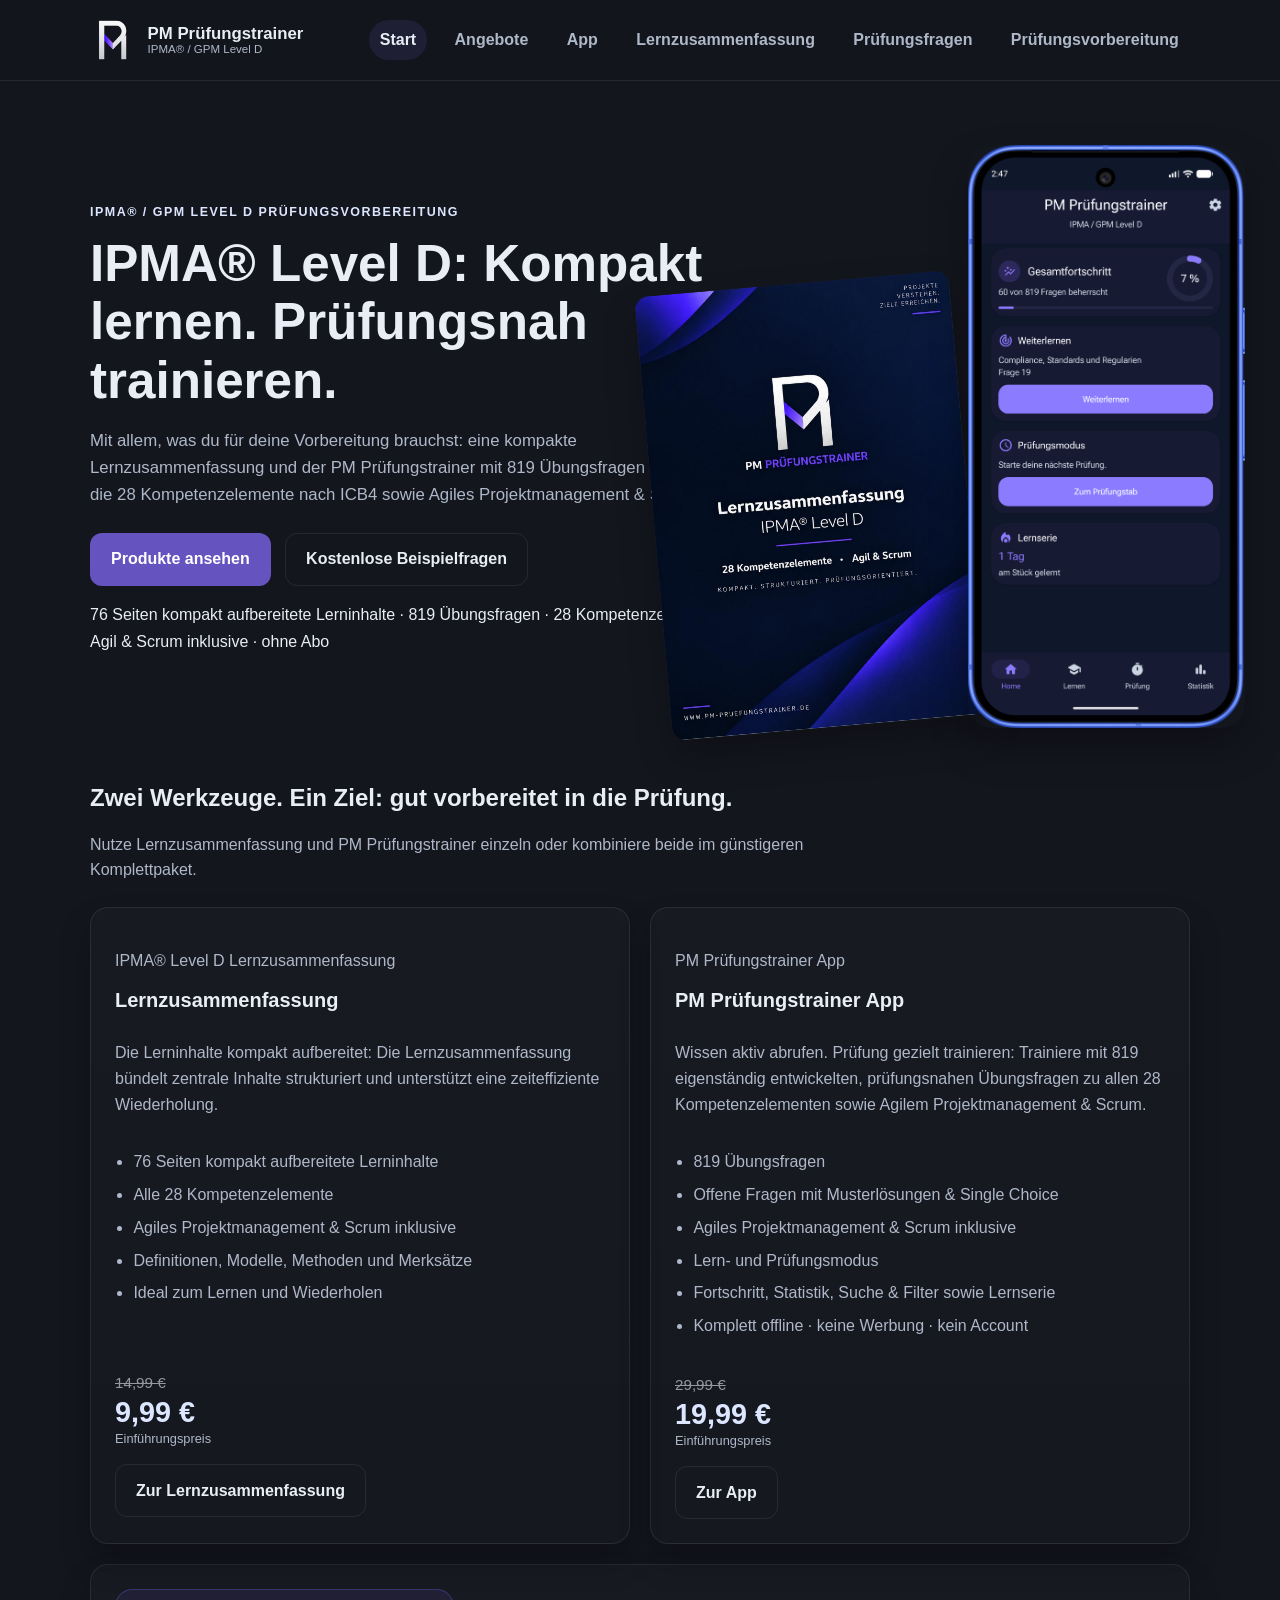
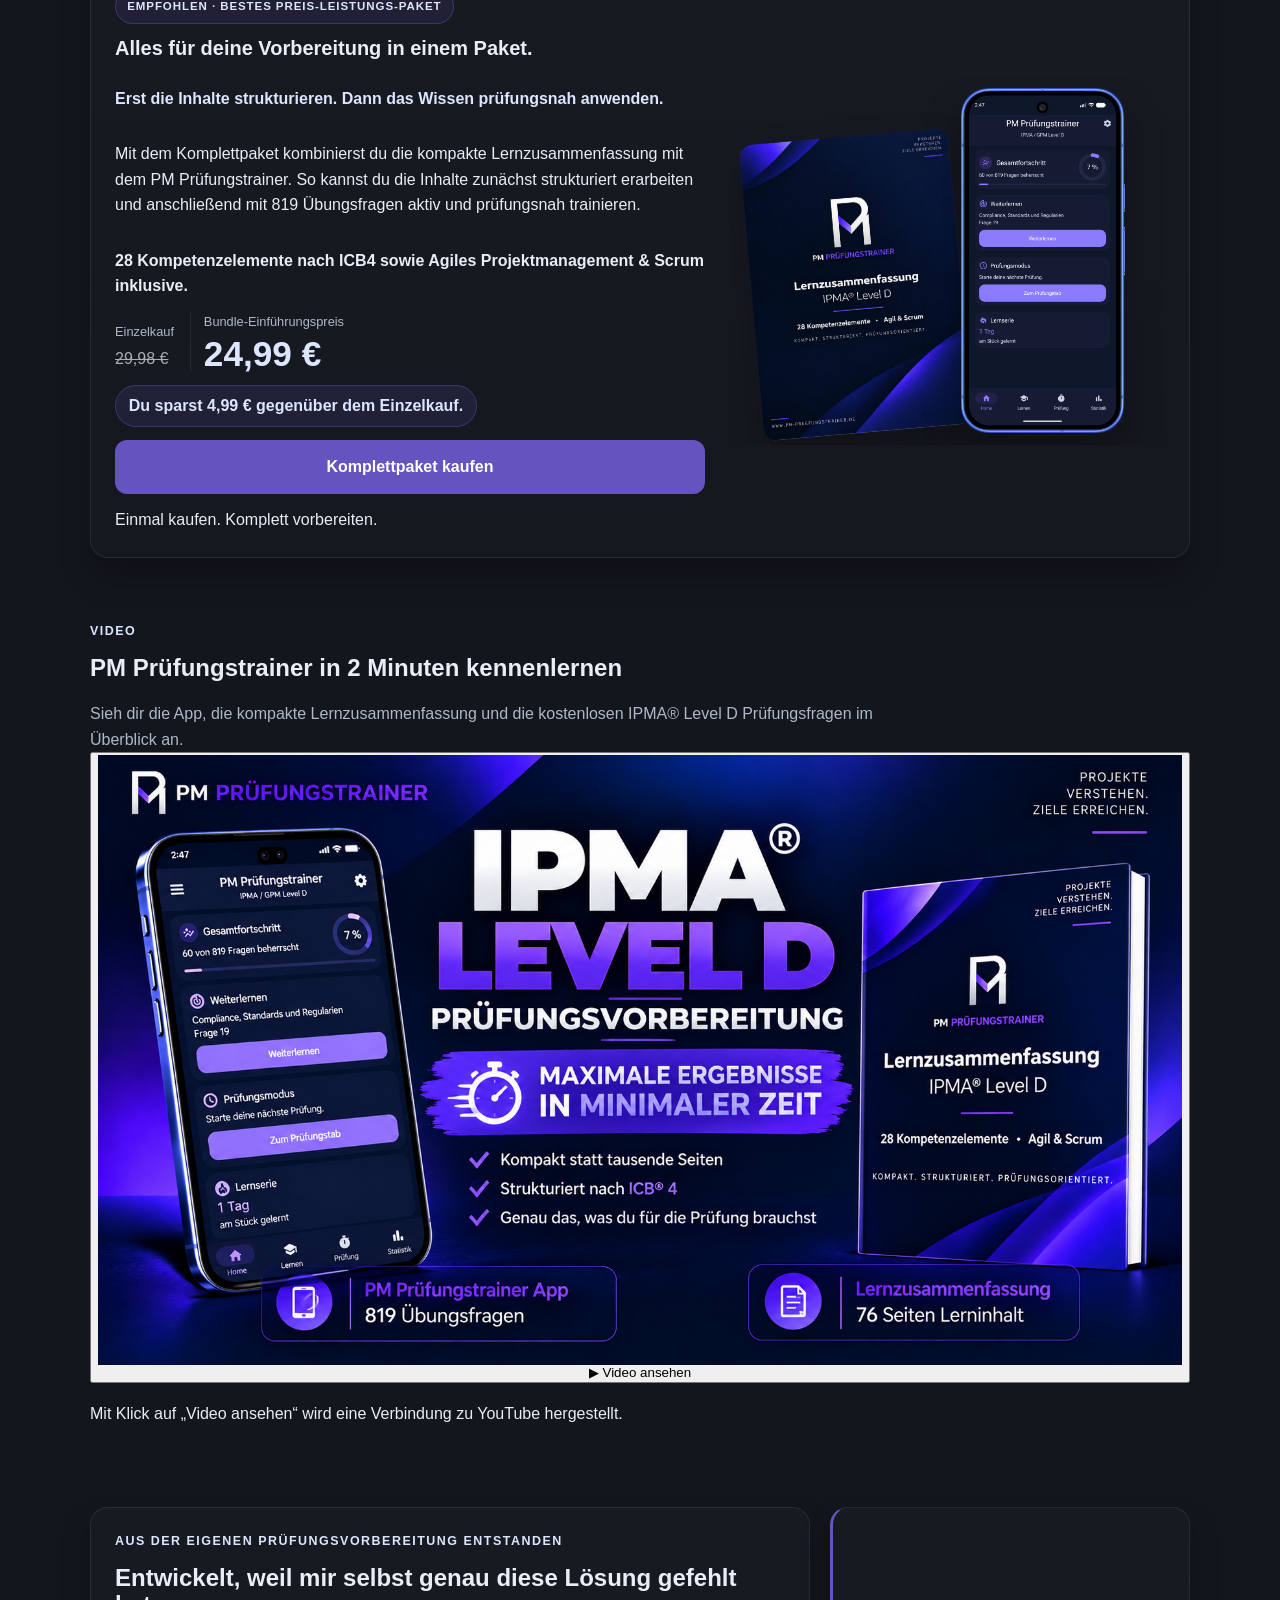
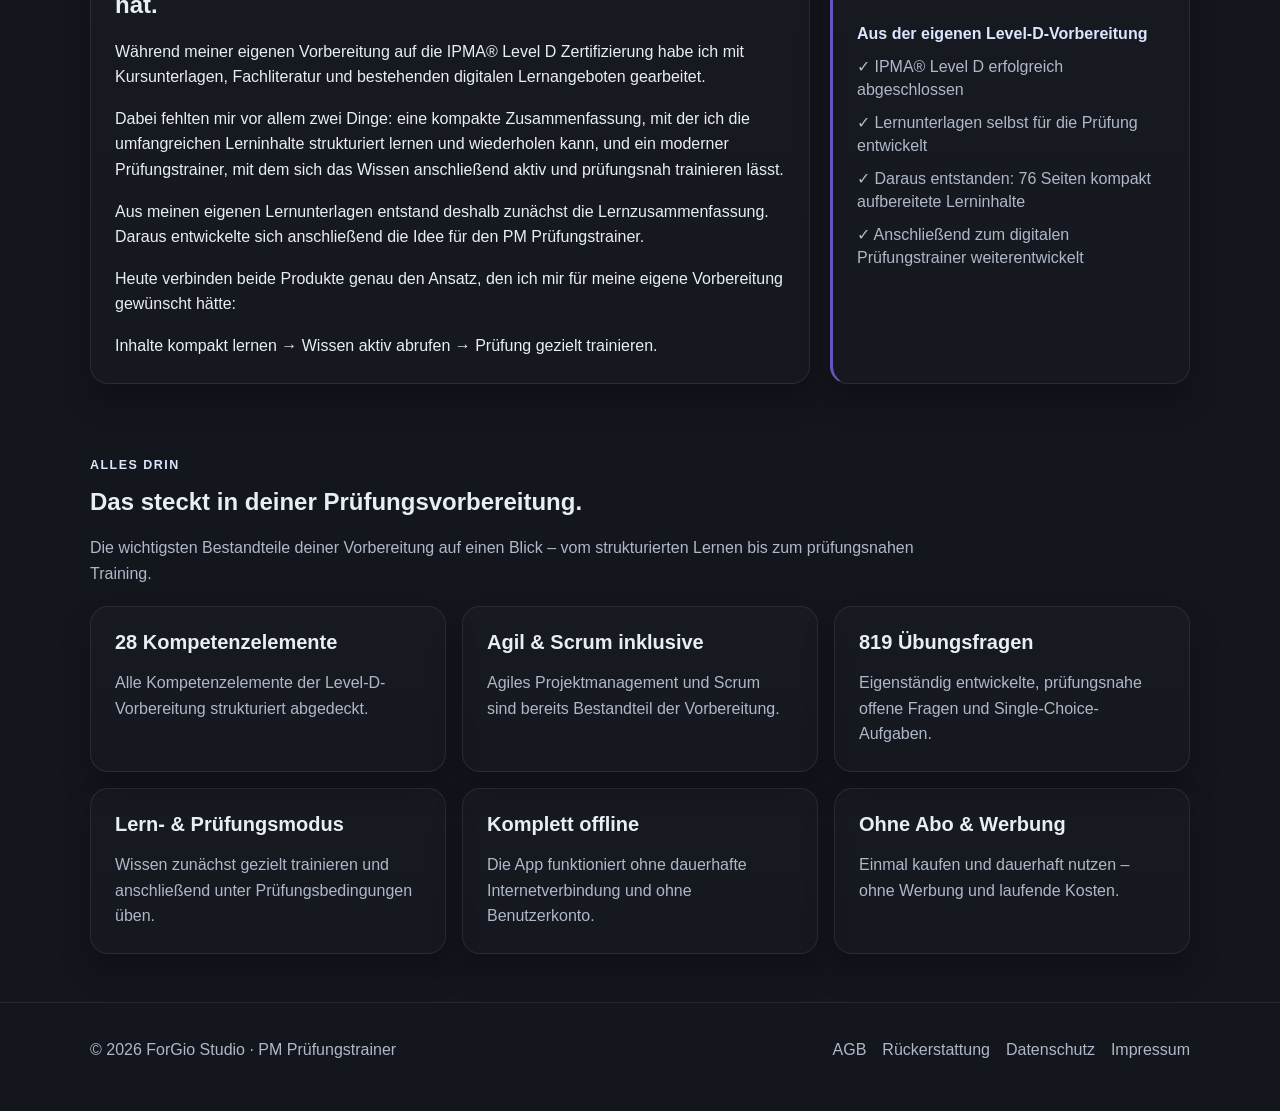
==== commit 4740d52b: "Add files via upload" ====
--- a/index.html
+++ b/index.html
@@ -227,6 +227,36 @@
         </div>
       </section>
 
+      <section class="content-section video-showcase-section">
+        <div class="container">
+          <p class="eyebrow">VIDEO</p>
+          <h2>PM Prüfungstrainer in 2 Minuten kennenlernen</h2>
+          <p class="section-intro">
+            Sieh dir die App, die kompakte Lernzusammenfassung und die kostenlosen IPMA® Level D Prüfungsfragen im Überblick an.
+          </p>
+
+          <div class="video-consent-shell">
+            <button
+              type="button"
+              class="video-consent-button"
+              data-youtube-video-id="fYTdfkeM8lo"
+              aria-label="YouTube-Video zur IPMA Level D Prüfungsvorbereitung laden"
+            >
+              <img
+                src="assets/images/youtube-pm-pruefungstrainer.png"
+                alt="Vorschau zum YouTube-Video des PM Prüfungstrainers"
+              />
+              <span class="video-consent-overlay" aria-hidden="true"></span>
+              <span class="video-consent-play" aria-hidden="true">
+                <span class="video-consent-play-icon">▶</span>
+                <span class="video-consent-play-text">Video ansehen</span>
+              </span>
+            </button>
+            <p class="video-consent-note">Mit Klick auf „Video ansehen“ wird eine Verbindung zu YouTube hergestellt.</p>
+          </div>
+        </div>
+      </section>
+
       <section id="app" class="content-section">
         <div class="container">
           <div class="origin-grid">
@@ -336,5 +366,33 @@
         });
       });
     </script>
+    <script>
+      window.addEventListener("DOMContentLoaded", function () {
+        const consentButton = document.querySelector(".video-consent-button[data-youtube-video-id]");
+        const consentShell = consentButton ? consentButton.closest(".video-consent-shell") : null;
+        const consentNote = consentShell ? consentShell.querySelector(".video-consent-note") : null;
+
+        if (!consentButton) return;
+
+        consentButton.addEventListener("click", function () {
+          const videoId = consentButton.getAttribute("data-youtube-video-id");
+          if (!videoId) return;
+
+          const iframe = document.createElement("iframe");
+          iframe.className = "video-consent-frame";
+          iframe.title = "IPMA Level D Prüfungsvorbereitung – PM Prüfungstrainer";
+          iframe.allow =
+            "accelerometer; autoplay; clipboard-write; encrypted-media; gyroscope; picture-in-picture; web-share";
+          iframe.allowFullscreen = true;
+          iframe.src = "https://www.youtube-nocookie.com/embed/" + videoId + "?autoplay=1";
+
+          if (consentNote) {
+            consentNote.remove();
+          }
+
+          consentButton.replaceWith(iframe);
+        });
+      });
+    </script>
   </body>
 </html>
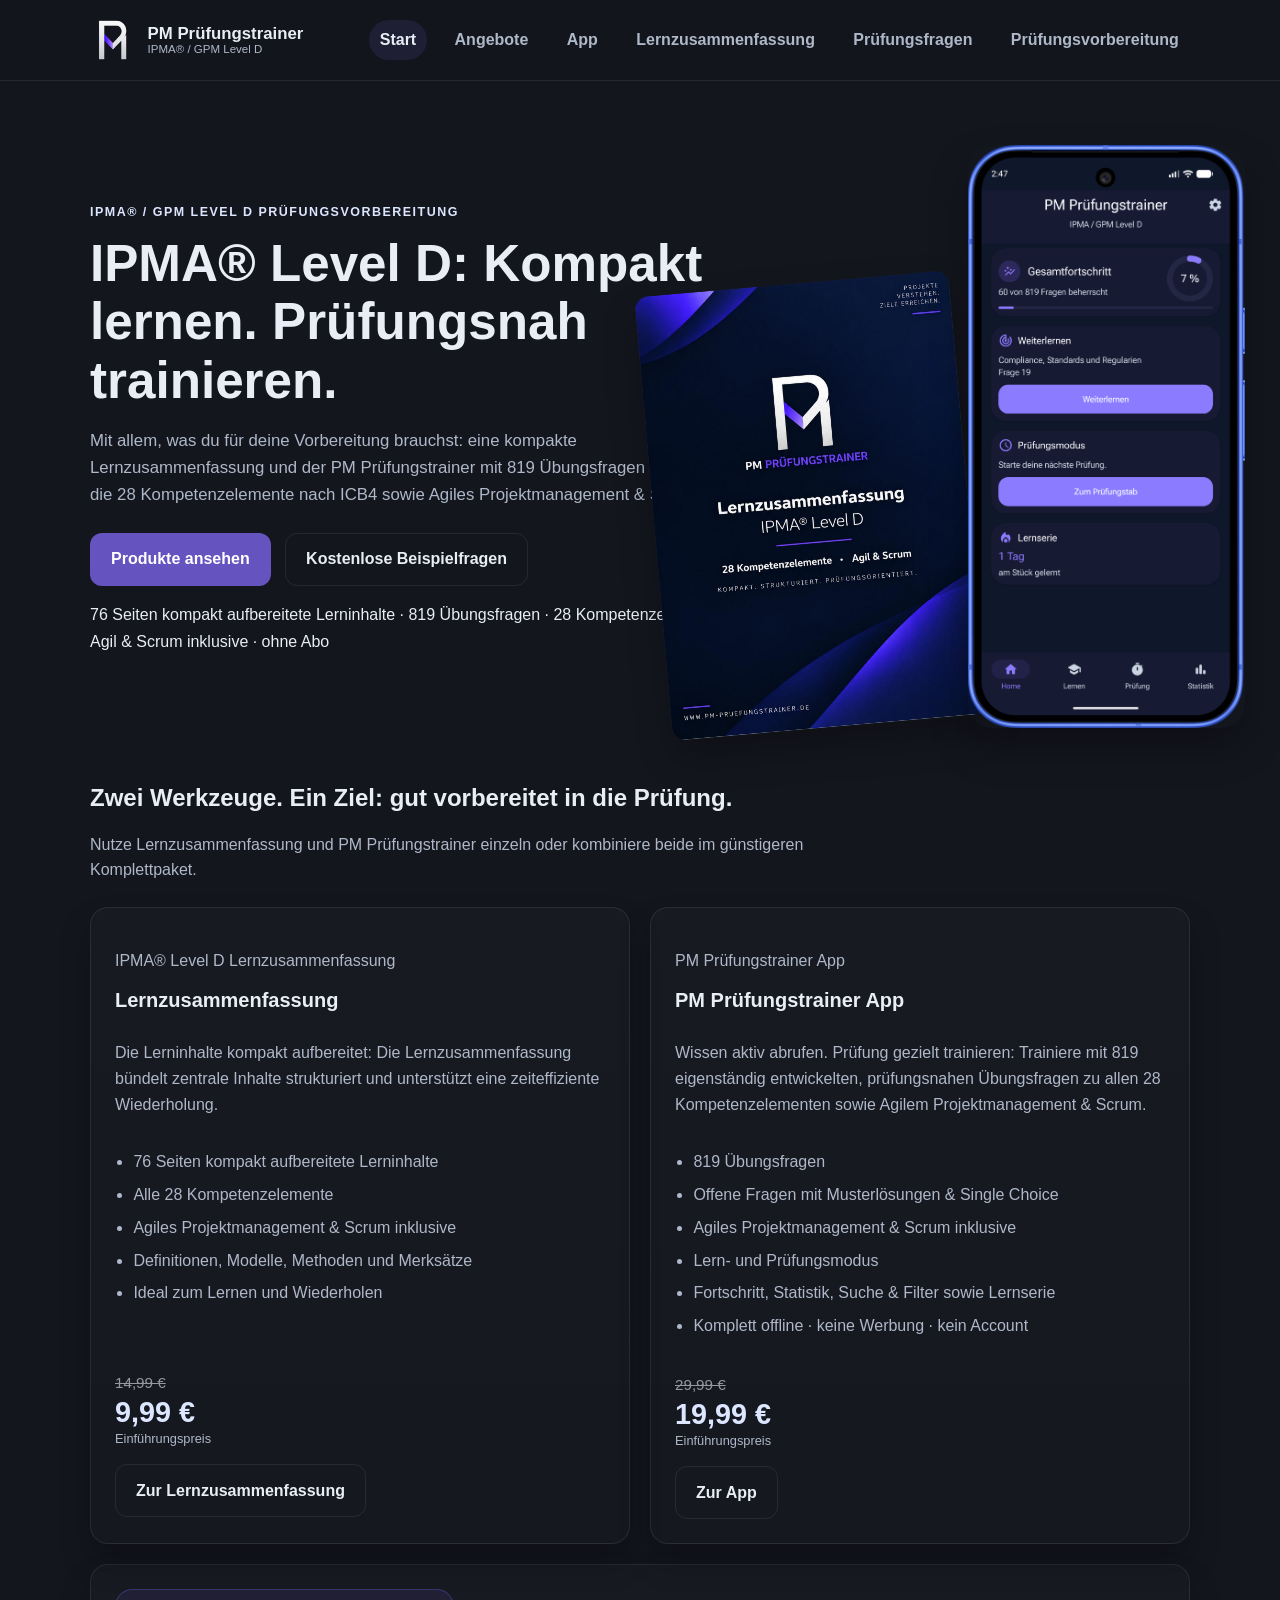
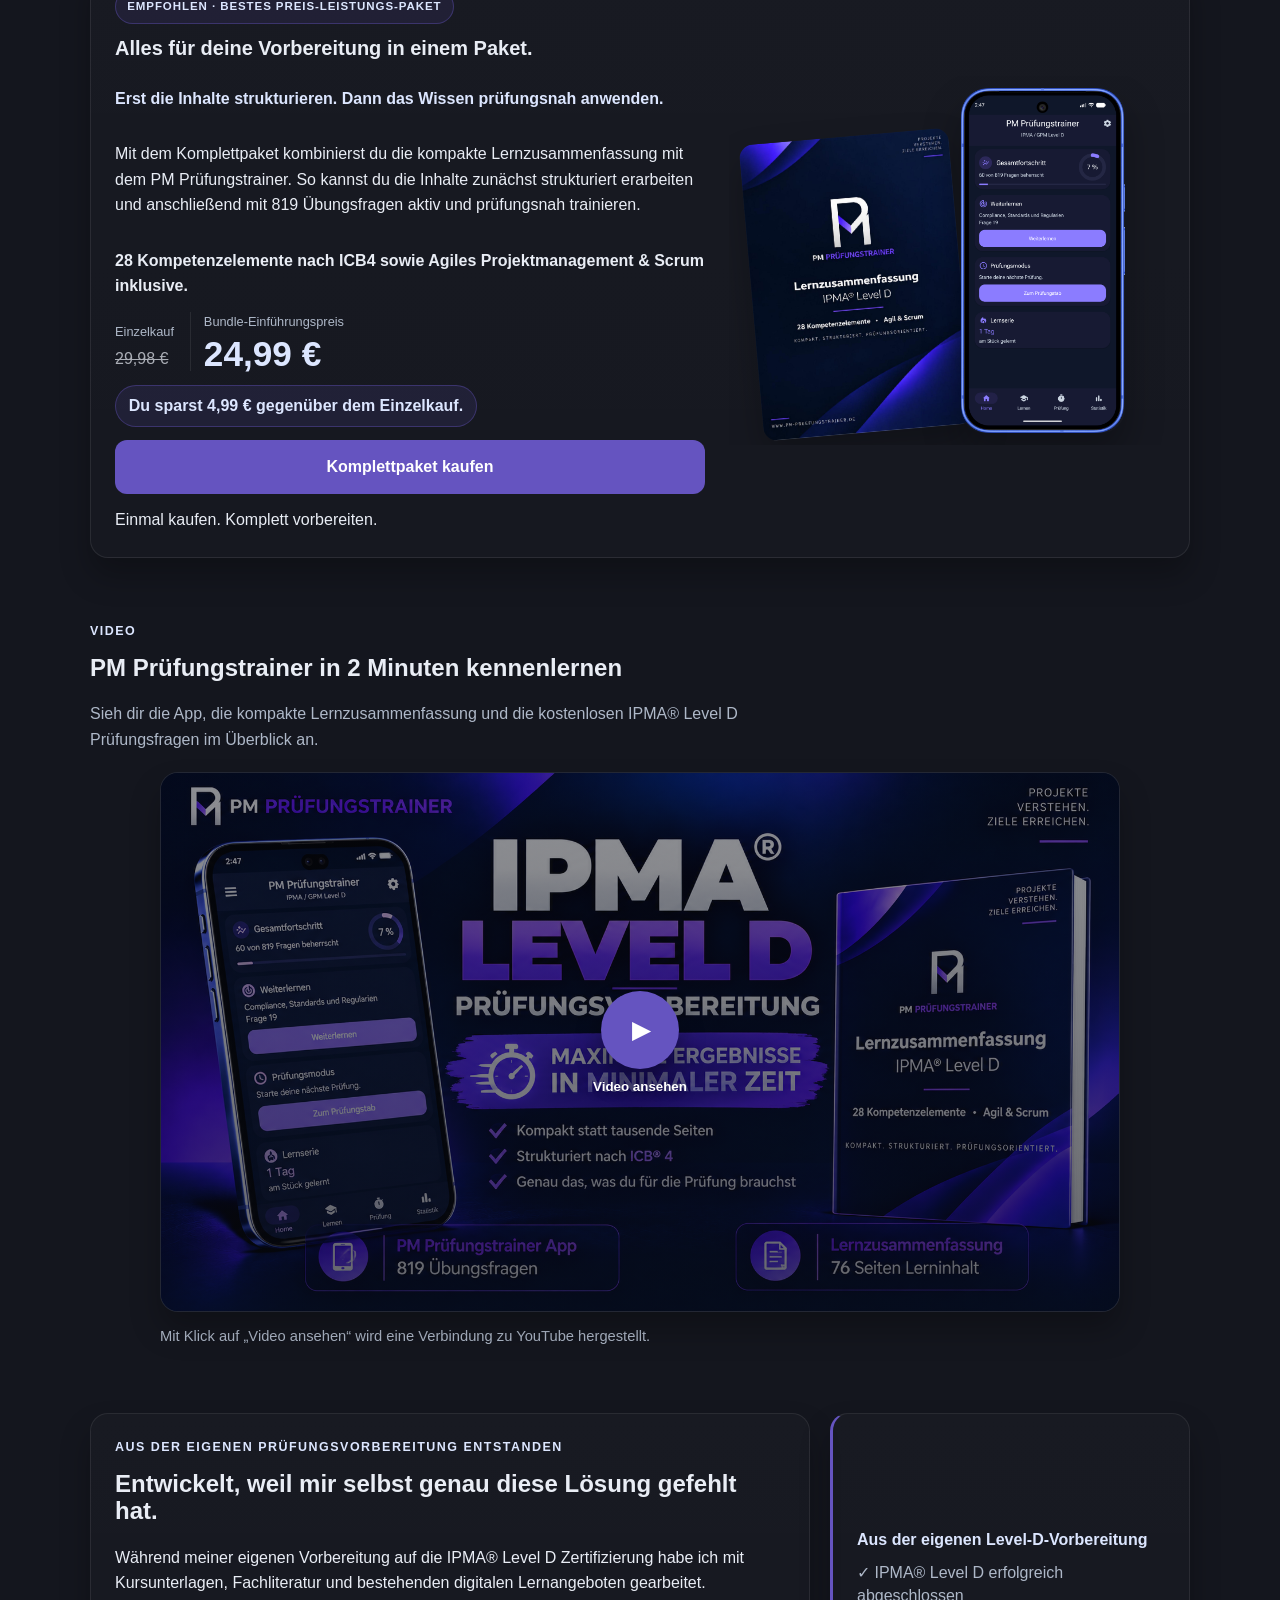
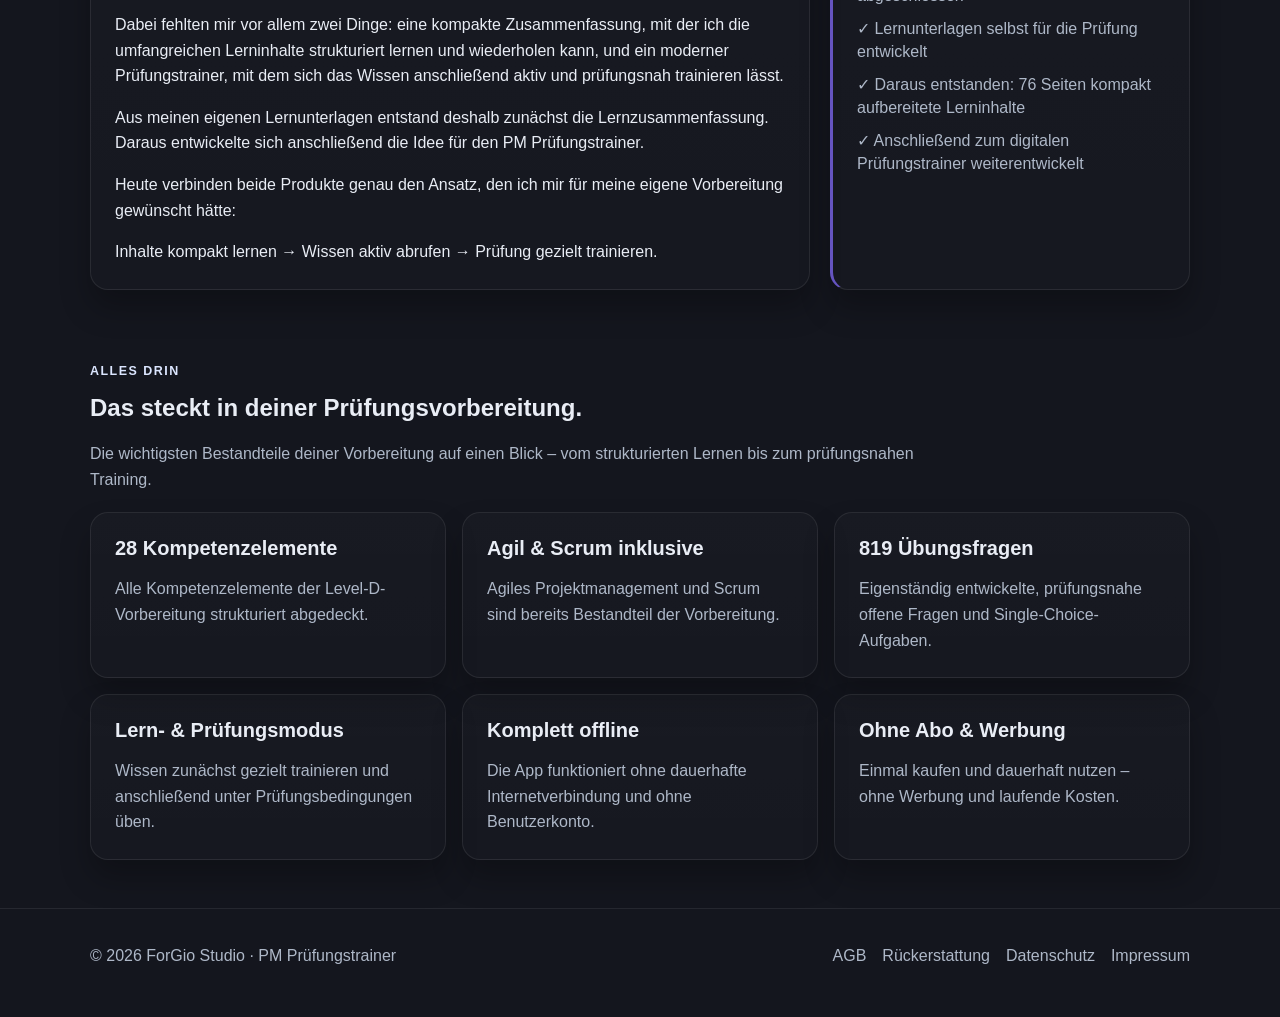
==== commit 2b12666b: "Add files via upload" ====
--- a/index.html
+++ b/index.html
@@ -239,7 +239,7 @@
             <button
               type="button"
               class="video-consent-button"
-              data-youtube-video-id="fYTdfkeM8lo"
+              data-youtube-video-id="852g_wCNmTc"
               aria-label="YouTube-Video zur IPMA Level D Prüfungsvorbereitung laden"
             >
               <img
--- a/assets/css/style.css
+++ b/assets/css/style.css
@@ -1520,6 +1520,99 @@
   max-width: 800px;
 }
 
+.video-showcase-section .section-intro {
+  max-width: 760px;
+}
+
+.video-consent-shell {
+  width: min(100%, 960px);
+  margin: 1.25rem auto 0;
+}
+
+.video-consent-button,
+.video-consent-frame {
+  width: 100%;
+  aspect-ratio: 16 / 9;
+  border: 1px solid var(--border);
+  border-radius: 18px;
+  box-shadow: 0 18px 30px var(--shadow);
+}
+
+.video-consent-button {
+  position: relative;
+  display: block;
+  padding: 0;
+  overflow: hidden;
+  background: #101523;
+  cursor: pointer;
+  transition: transform 0.2s ease, box-shadow 0.2s ease;
+}
+
+.video-consent-button img {
+  width: 100%;
+  height: 100%;
+  object-fit: cover;
+}
+
+.video-consent-overlay {
+  position: absolute;
+  inset: 0;
+  background: linear-gradient(
+    180deg,
+    rgba(8, 11, 20, 0.45) 0%,
+    rgba(8, 11, 20, 0.62) 100%
+  );
+}
+
+.video-consent-play {
+  position: absolute;
+  inset: 0;
+  display: grid;
+  justify-items: center;
+  align-content: center;
+  gap: 0.65rem;
+  color: #fff;
+}
+
+.video-consent-play-icon {
+  display: inline-flex;
+  align-items: center;
+  justify-content: center;
+  width: 78px;
+  height: 78px;
+  border-radius: 999px;
+  background: var(--primary);
+  box-shadow: 0 14px 26px rgba(0, 0, 0, 0.35);
+  font-size: 1.55rem;
+  padding-left: 0.2rem;
+}
+
+.video-consent-play-text {
+  font-weight: 700;
+  text-shadow: 0 2px 10px rgba(0, 0, 0, 0.35);
+}
+
+.video-consent-note {
+  margin: 0.8rem 0 0;
+  color: var(--text-muted);
+  font-size: 0.92rem;
+}
+
+.video-consent-button:hover {
+  transform: translateY(-1px);
+  box-shadow: 0 22px 35px var(--shadow);
+}
+
+.video-consent-button:focus-visible {
+  outline: 2px solid var(--primary);
+  outline-offset: 3px;
+}
+
+.video-consent-frame {
+  display: block;
+  border: 0;
+}
+
 .section-copy {
   padding: 2rem;
 }
@@ -1907,4 +2000,14 @@
     flex-direction: column;
     align-items: flex-start;
   }
-}
+
+  .video-consent-play-icon {
+    width: 70px;
+    height: 70px;
+    font-size: 1.4rem;
+  }
+
+  .video-consent-play-text {
+    font-size: 0.95rem;
+  }
+}
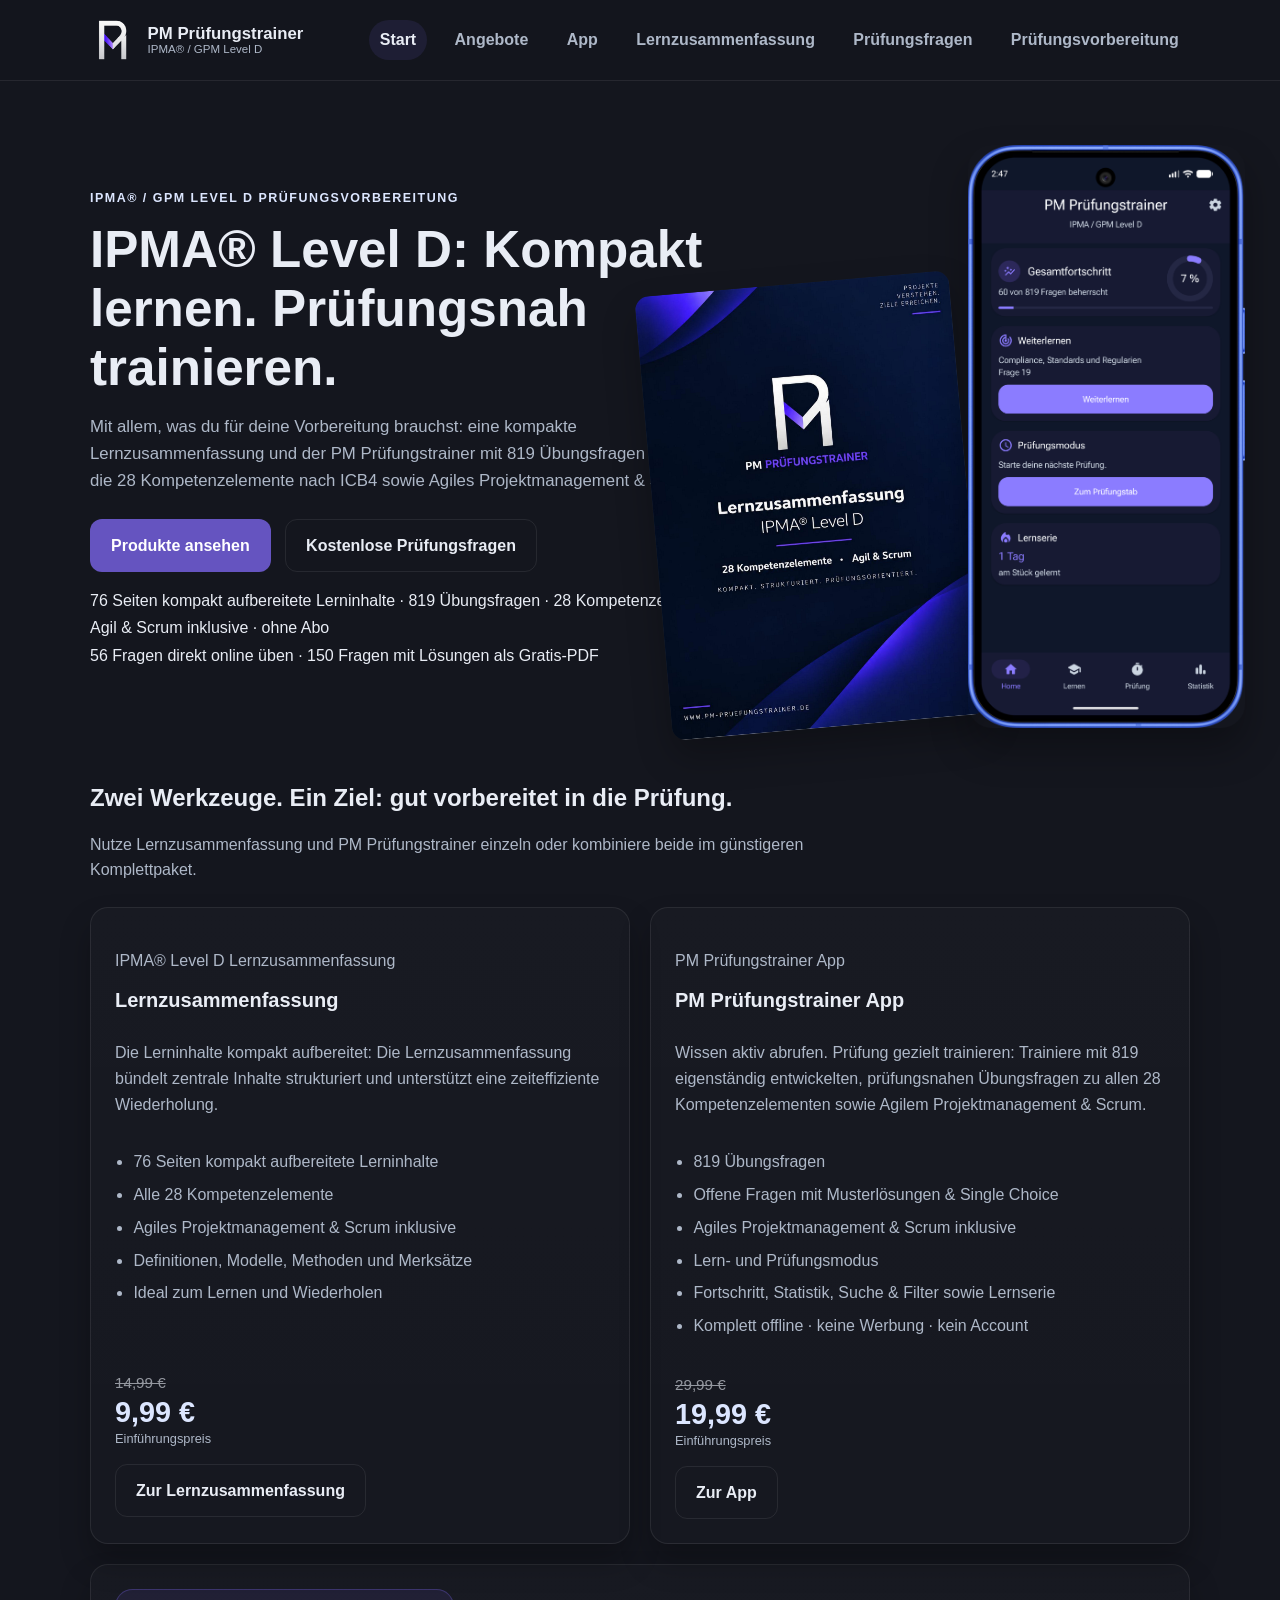
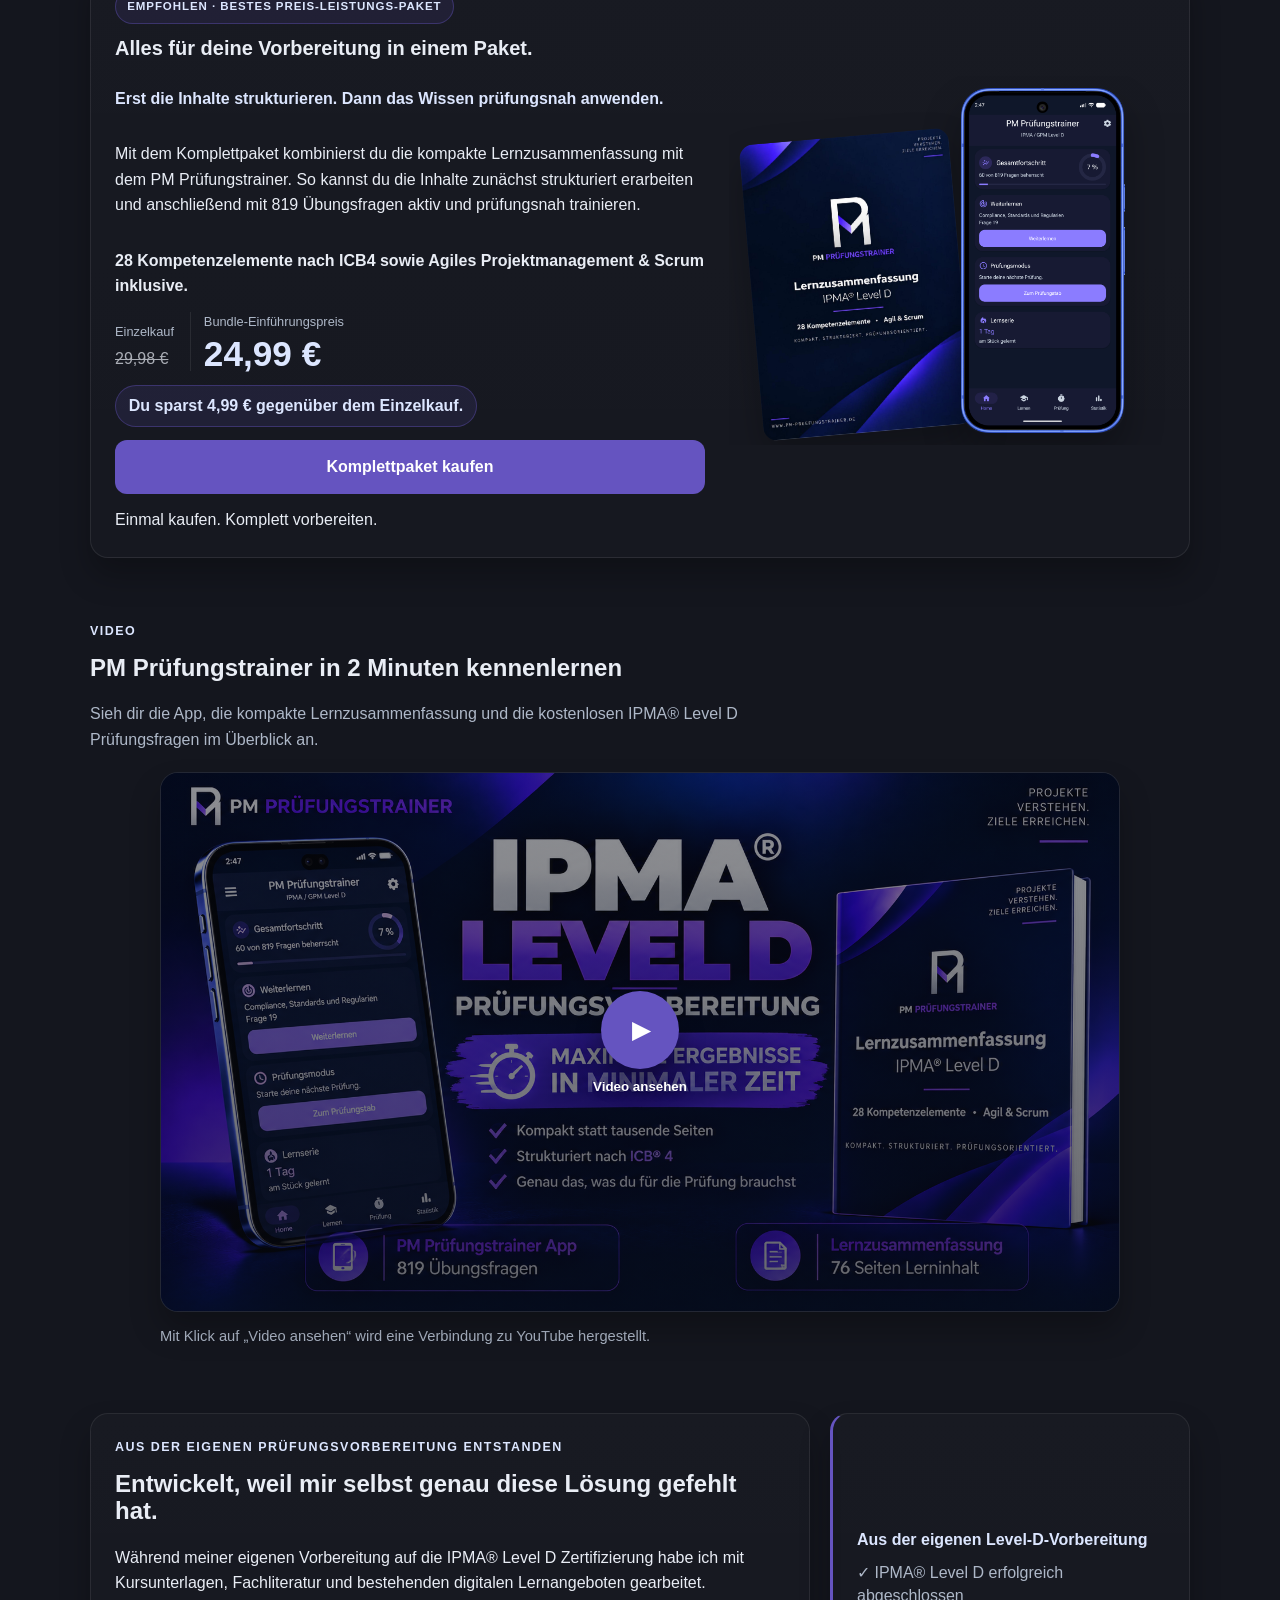
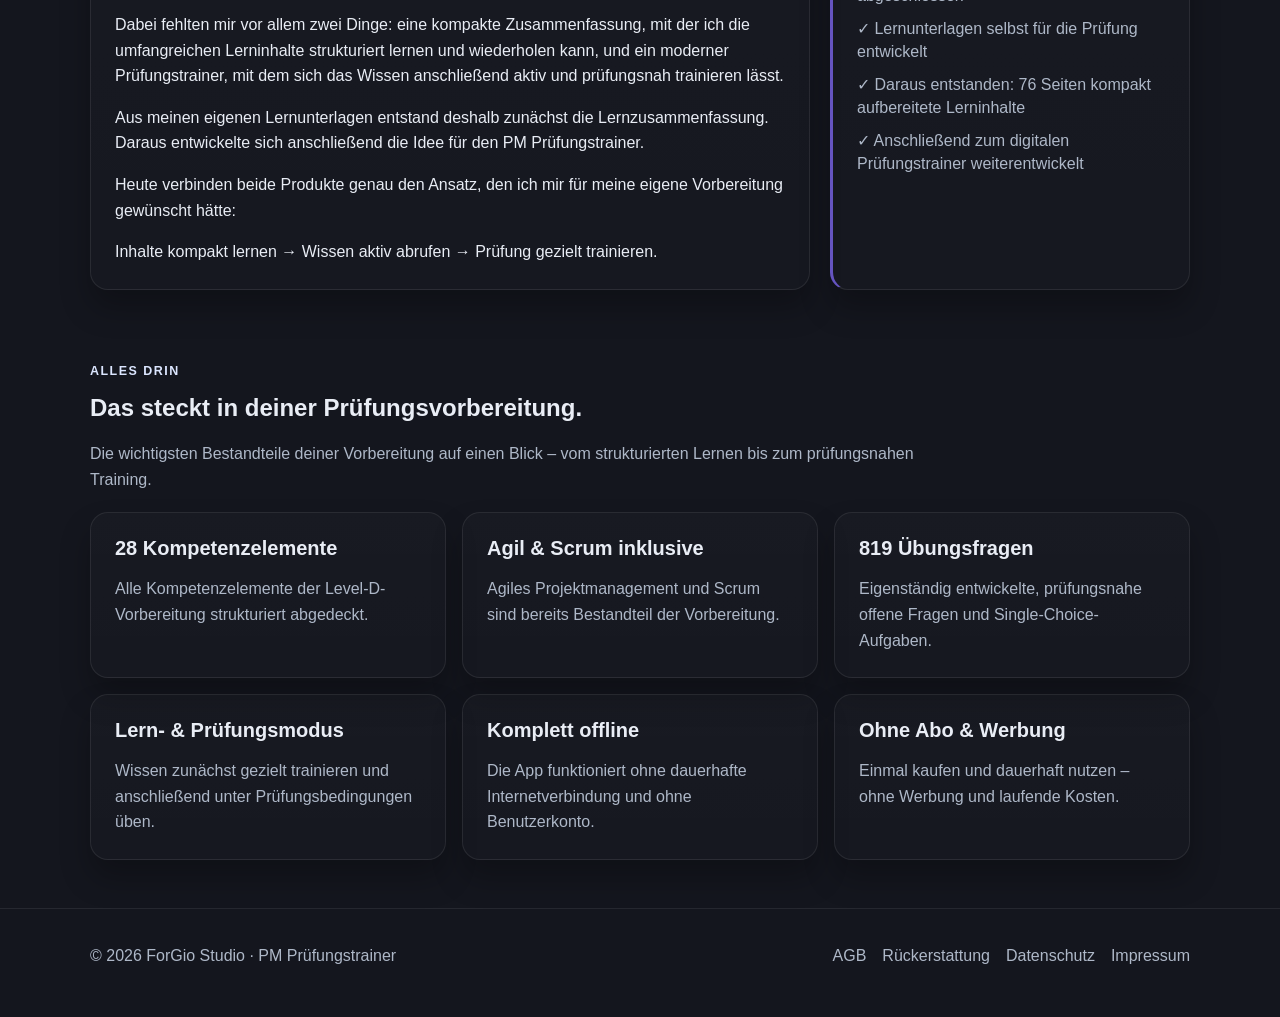
==== commit 53e4b195: "Add files via upload" ====
--- a/index.html
+++ b/index.html
@@ -51,11 +51,12 @@
             </p>
             <div class="cta-row">
               <a href="#angebote" class="button button-primary">Produkte ansehen</a>
-              <a href="ipma-level-d-pruefungsfragen.html" class="button button-secondary">Kostenlose Beispielfragen</a>
+              <a href="ipma-level-d-pruefungsfragen.html" class="button button-secondary">Kostenlose Prüfungsfragen</a>
             </div>
             <p class="hero-facts" style="display:flex; flex-direction:column; align-items:flex-start; gap:0.1rem; margin-top:1rem;">
               <span>76 Seiten kompakt aufbereitete Lerninhalte · 819 Übungsfragen · 28 Kompetenzelemente</span>
               <span>Agil &amp; Scrum inklusive · ohne Abo</span>
+                <span>56 Fragen direkt online üben · 150 Fragen mit Lösungen als Gratis-PDF</span>
             </p>
           </div>
           <div class="hero-media" style="display:flex; align-items:flex-end; justify-content:center; gap:0; width:min(100%, 420px); margin:0 auto; position:relative; transform:translateX(-18px);">
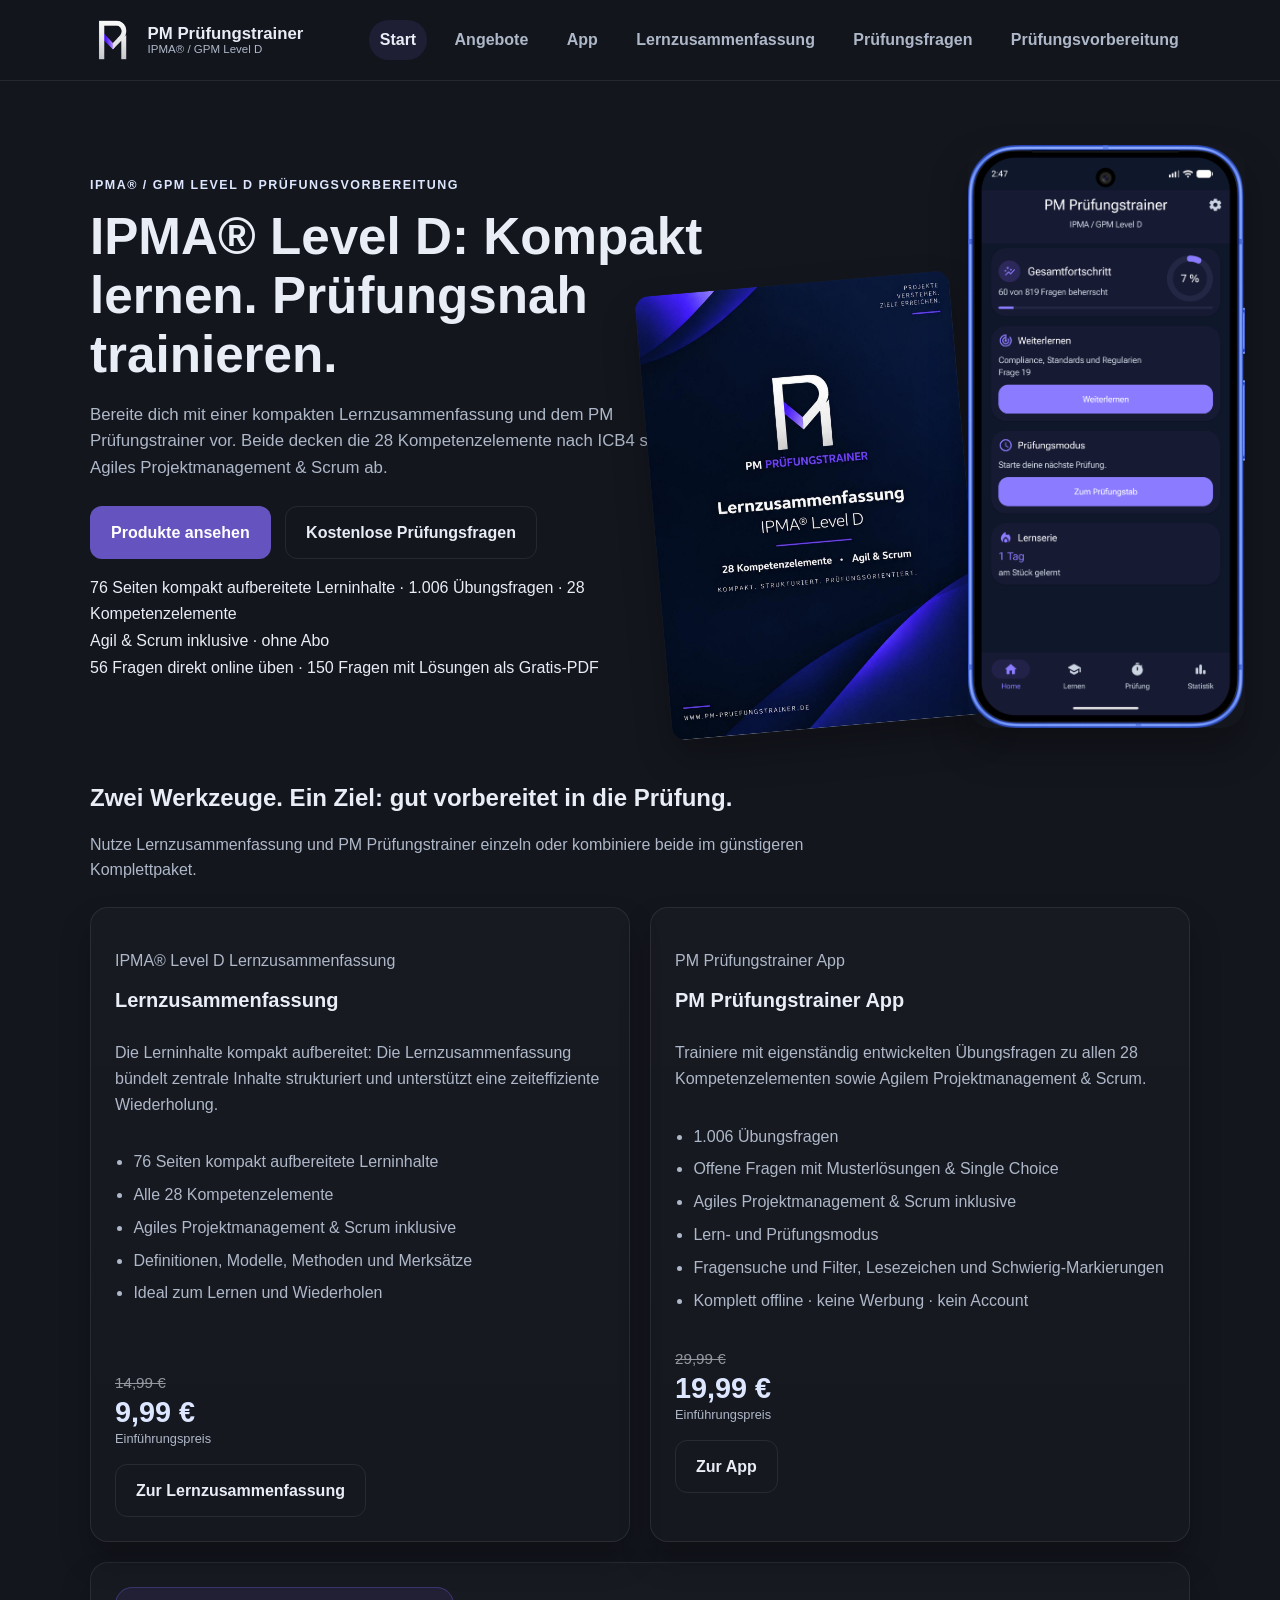
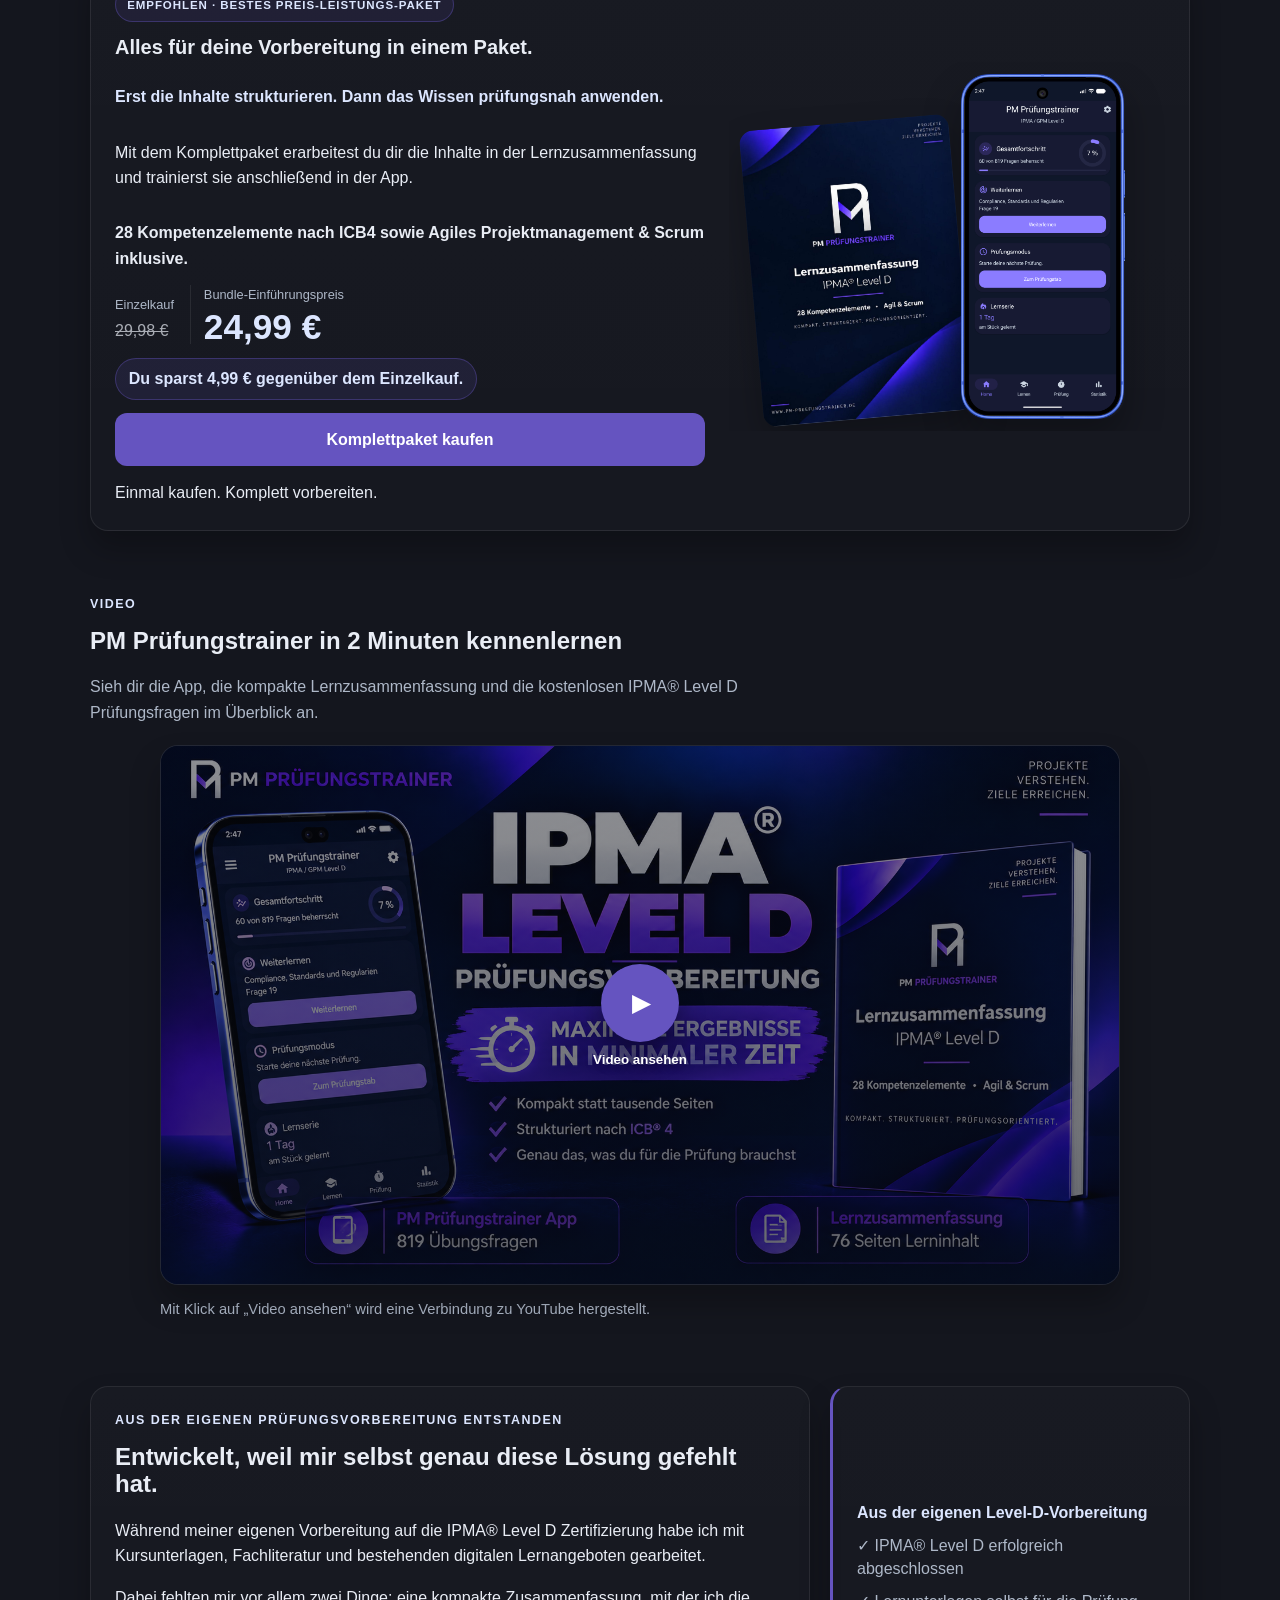
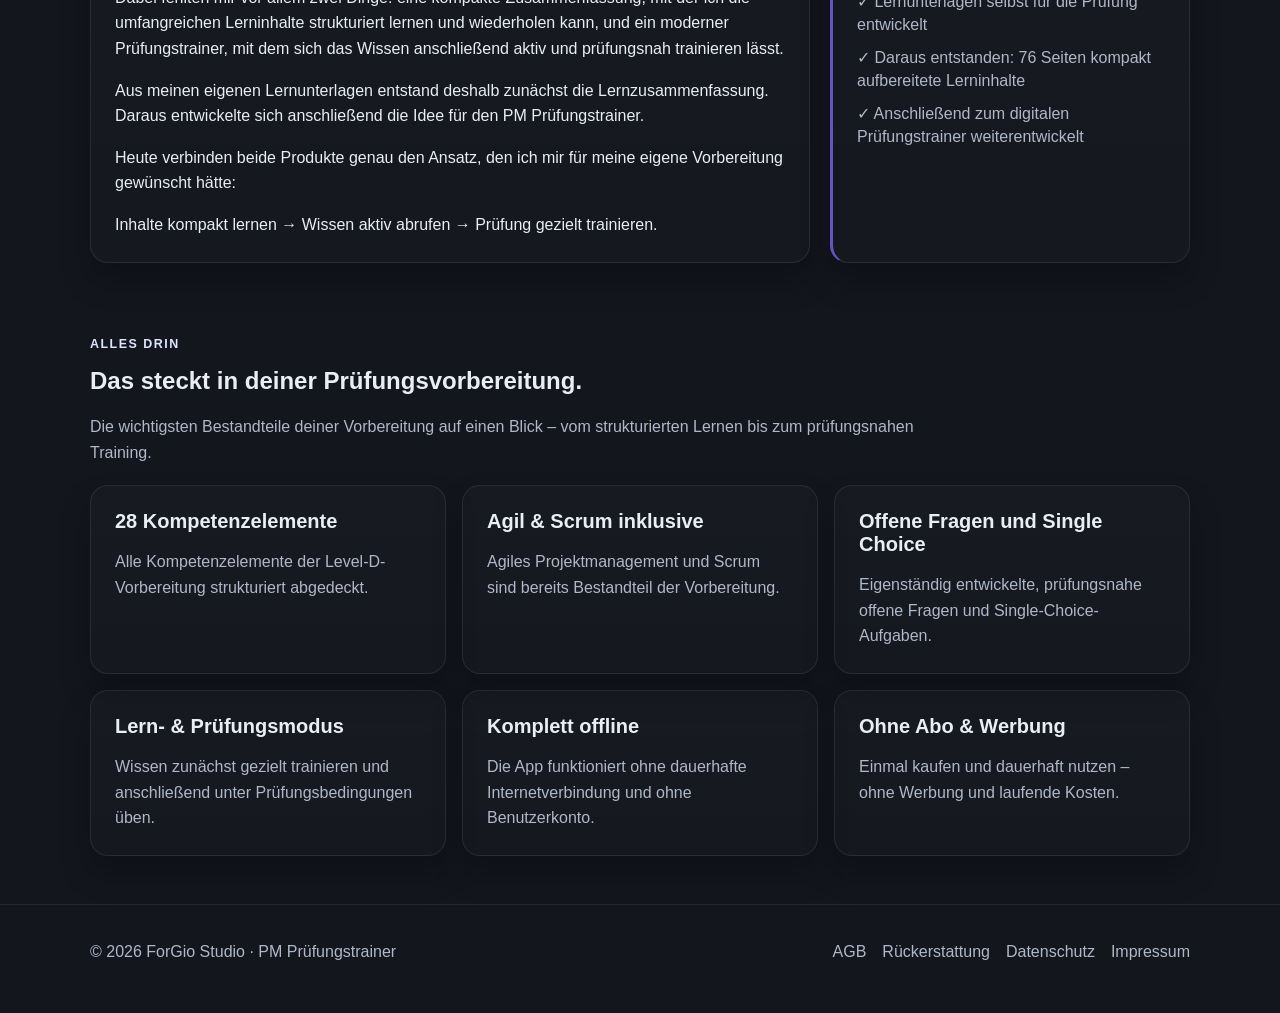
==== commit 98781aab: "Add files via upload" ====
--- a/index.html
+++ b/index.html
@@ -4,11 +4,11 @@
     <meta charset="UTF-8" />
     <meta name="viewport" content="width=device-width, initial-scale=1.0" />
     <title>IPMA Level D App & Lernzusammenfassung | PM Prüfungstrainer</title>
-    <meta name="description" content="IPMA Level D App mit 819 prüfungsnahen Übungsfragen und kompakte Lernzusammenfassung mit 76 Seiten. Für die gezielte GPM/IPMA Level D Prüfungsvorbereitung." />
+    <meta name="description" content="IPMA Level D App mit 1.006 prüfungsnahen Übungsfragen und kompakte Lernzusammenfassung mit 76 Seiten. Für die gezielte GPM/IPMA Level D Prüfungsvorbereitung." />
     <link rel="canonical" href="https://pm-pruefungstrainer.de/" />
     <meta property="og:type" content="website" />
     <meta property="og:title" content="IPMA Level D App & Lernzusammenfassung | PM Prüfungstrainer" />
-    <meta property="og:description" content="IPMA Level D App mit 819 prüfungsnahen Übungsfragen und kompakte Lernzusammenfassung mit 76 Seiten. Für die gezielte GPM/IPMA Level D Prüfungsvorbereitung." />
+    <meta property="og:description" content="IPMA Level D App mit 1.006 prüfungsnahen Übungsfragen und kompakte Lernzusammenfassung mit 76 Seiten. Für die gezielte GPM/IPMA Level D Prüfungsvorbereitung." />
     <meta property="og:url" content="https://pm-pruefungstrainer.de/" />
     <link rel="icon" type="image/x-icon" href="assets/images/favicon.ico" />
     <link rel="icon" type="image/png" href="assets/images/favicon.png" />
@@ -47,14 +47,14 @@
             <p class="eyebrow">IPMA® / GPM Level D Prüfungsvorbereitung</p>
             <h1>IPMA® Level D: Kompakt lernen. Prüfungsnah trainieren.</h1>
             <p class="lead">
-              Mit allem, was du für deine Vorbereitung brauchst: eine kompakte Lernzusammenfassung und der PM Prüfungstrainer mit 819 Übungsfragen – für die 28 Kompetenzelemente nach ICB4 sowie Agiles Projektmanagement & Scrum.
+              Bereite dich mit einer kompakten Lernzusammenfassung und dem PM Prüfungstrainer vor. Beide decken die 28 Kompetenzelemente nach ICB4 sowie Agiles Projektmanagement & Scrum ab.
             </p>
             <div class="cta-row">
               <a href="#angebote" class="button button-primary">Produkte ansehen</a>
               <a href="ipma-level-d-pruefungsfragen.html" class="button button-secondary">Kostenlose Prüfungsfragen</a>
             </div>
             <p class="hero-facts" style="display:flex; flex-direction:column; align-items:flex-start; gap:0.1rem; margin-top:1rem;">
-              <span>76 Seiten kompakt aufbereitete Lerninhalte · 819 Übungsfragen · 28 Kompetenzelemente</span>
+              <span>76 Seiten kompakt aufbereitete Lerninhalte · 1.006 Übungsfragen · 28 Kompetenzelemente</span>
               <span>Agil &amp; Scrum inklusive · ohne Abo</span>
                 <span>56 Fragen direkt online üben · 150 Fragen mit Lösungen als Gratis-PDF</span>
             </p>
@@ -103,14 +103,14 @@
                 <p class="product-label">PM Prüfungstrainer App</p>
                 <h3>PM Prüfungstrainer App</h3>
                 <p>
-                  Wissen aktiv abrufen. Prüfung gezielt trainieren: Trainiere mit 819 eigenständig entwickelten, prüfungsnahen Übungsfragen zu allen 28 Kompetenzelementen sowie Agilem Projektmanagement &amp; Scrum.
+                  Trainiere mit eigenständig entwickelten Übungsfragen zu allen 28 Kompetenzelementen sowie Agilem Projektmanagement &amp; Scrum.
                 </p>
                 <ul>
-                  <li>819 Übungsfragen</li>
+                  <li>1.006 Übungsfragen</li>
                   <li>Offene Fragen mit Musterlösungen &amp; Single Choice</li>
                   <li>Agiles Projektmanagement &amp; Scrum inklusive</li>
                   <li>Lern- und Prüfungsmodus</li>
-                  <li>Fortschritt, Statistik, Suche &amp; Filter sowie Lernserie</li>
+                  <li>Fragensuche und Filter, Lesezeichen und Schwierig-Markierungen</li>
                   <li>Komplett offline · keine Werbung · kein Account</li>
                 </ul>
               </div>
@@ -130,7 +130,7 @@
               <h3>Alles für deine Vorbereitung in einem Paket.</h3>
               <p class="bundle-subhead">Erst die Inhalte strukturieren. Dann das Wissen prüfungsnah anwenden.</p>
               <p>
-                Mit dem Komplettpaket kombinierst du die kompakte Lernzusammenfassung mit dem PM Prüfungstrainer. So kannst du die Inhalte zunächst strukturiert erarbeiten und anschließend mit 819 Übungsfragen aktiv und prüfungsnah trainieren.
+                Mit dem Komplettpaket erarbeitest du dir die Inhalte in der Lernzusammenfassung und trainierst sie anschließend in der App.
               </p>
               <p class="bundle-highlight">
                 28 Kompetenzelemente nach ICB4 sowie Agiles Projektmanagement &amp; Scrum inklusive.
@@ -311,7 +311,7 @@
                 <p>Agiles Projektmanagement und Scrum sind bereits Bestandteil der Vorbereitung.</p>
               </article>
               <article class="panel usp-card">
-                <h3>819 Übungsfragen</h3>
+                <h3>Offene Fragen und Single Choice</h3>
                 <p>Eigenständig entwickelte, prüfungsnahe offene Fragen und Single-Choice-Aufgaben.</p>
               </article>
               <article class="panel usp-card">
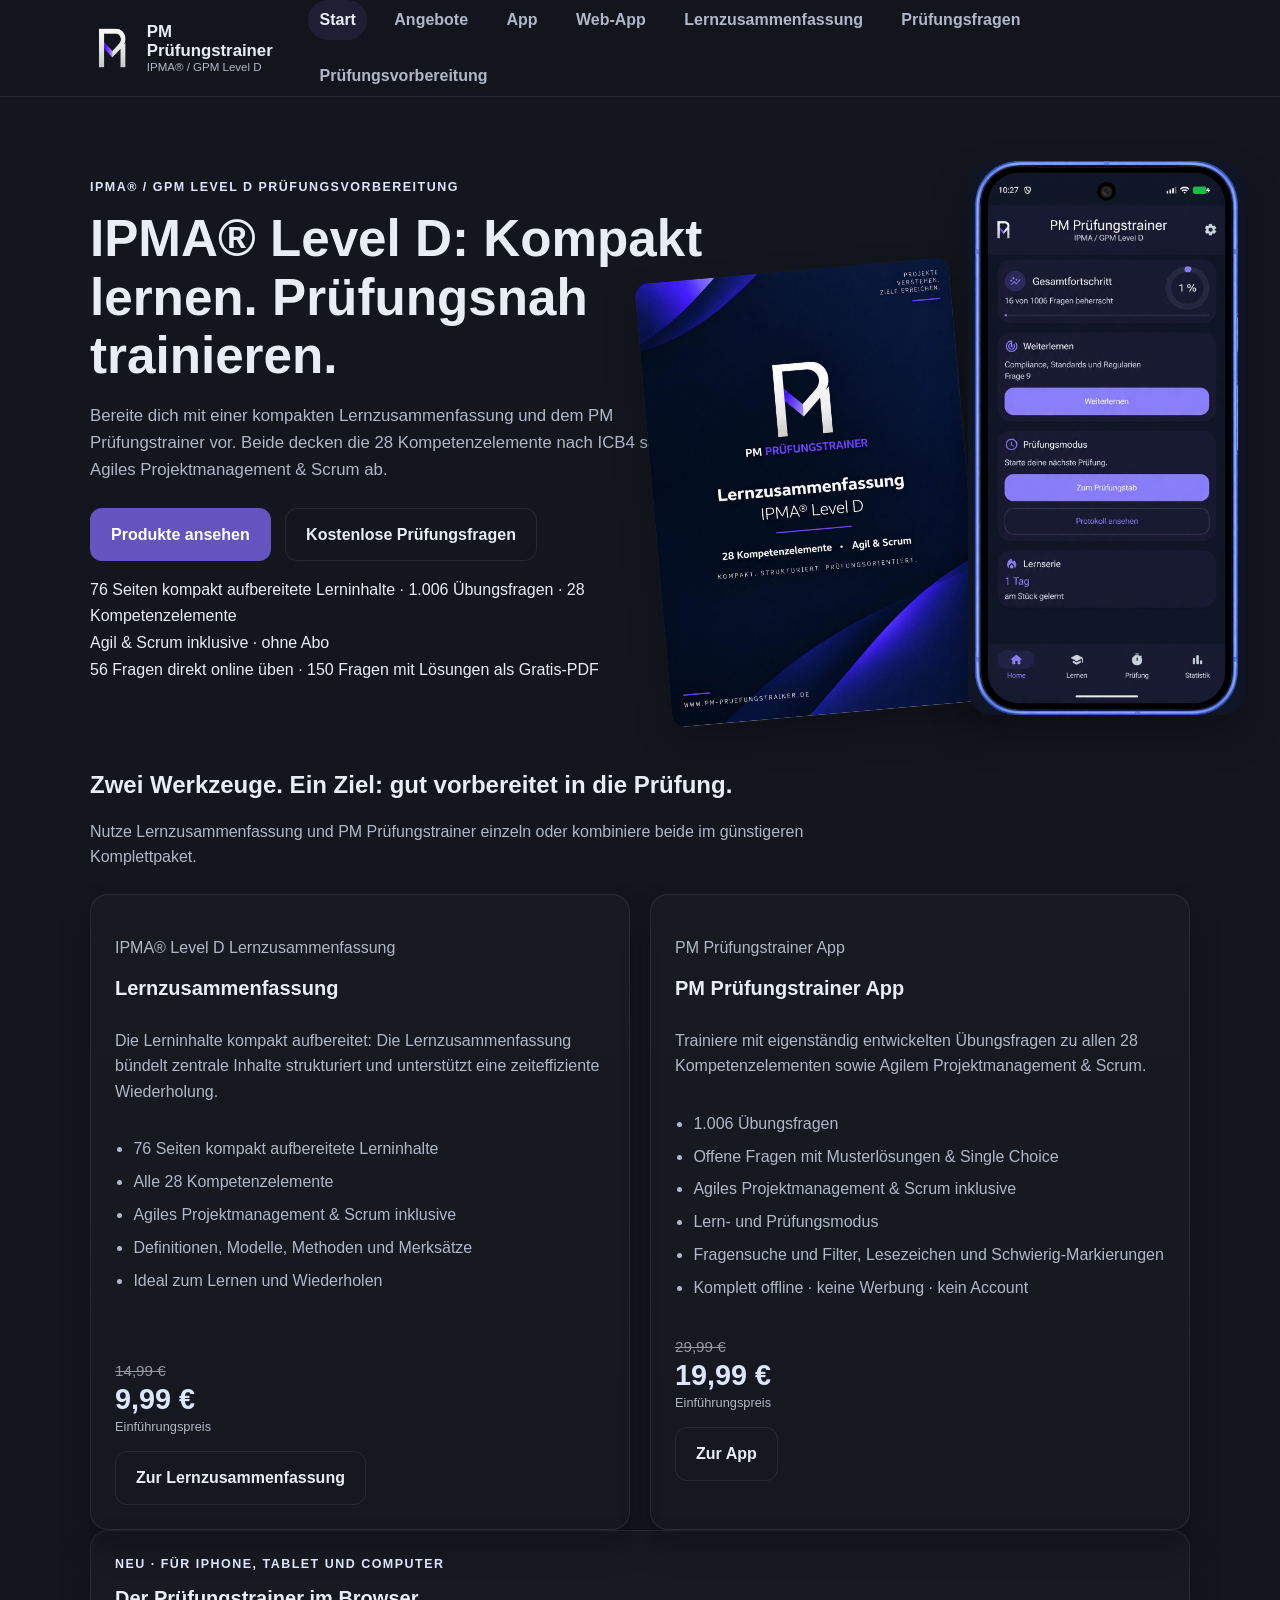
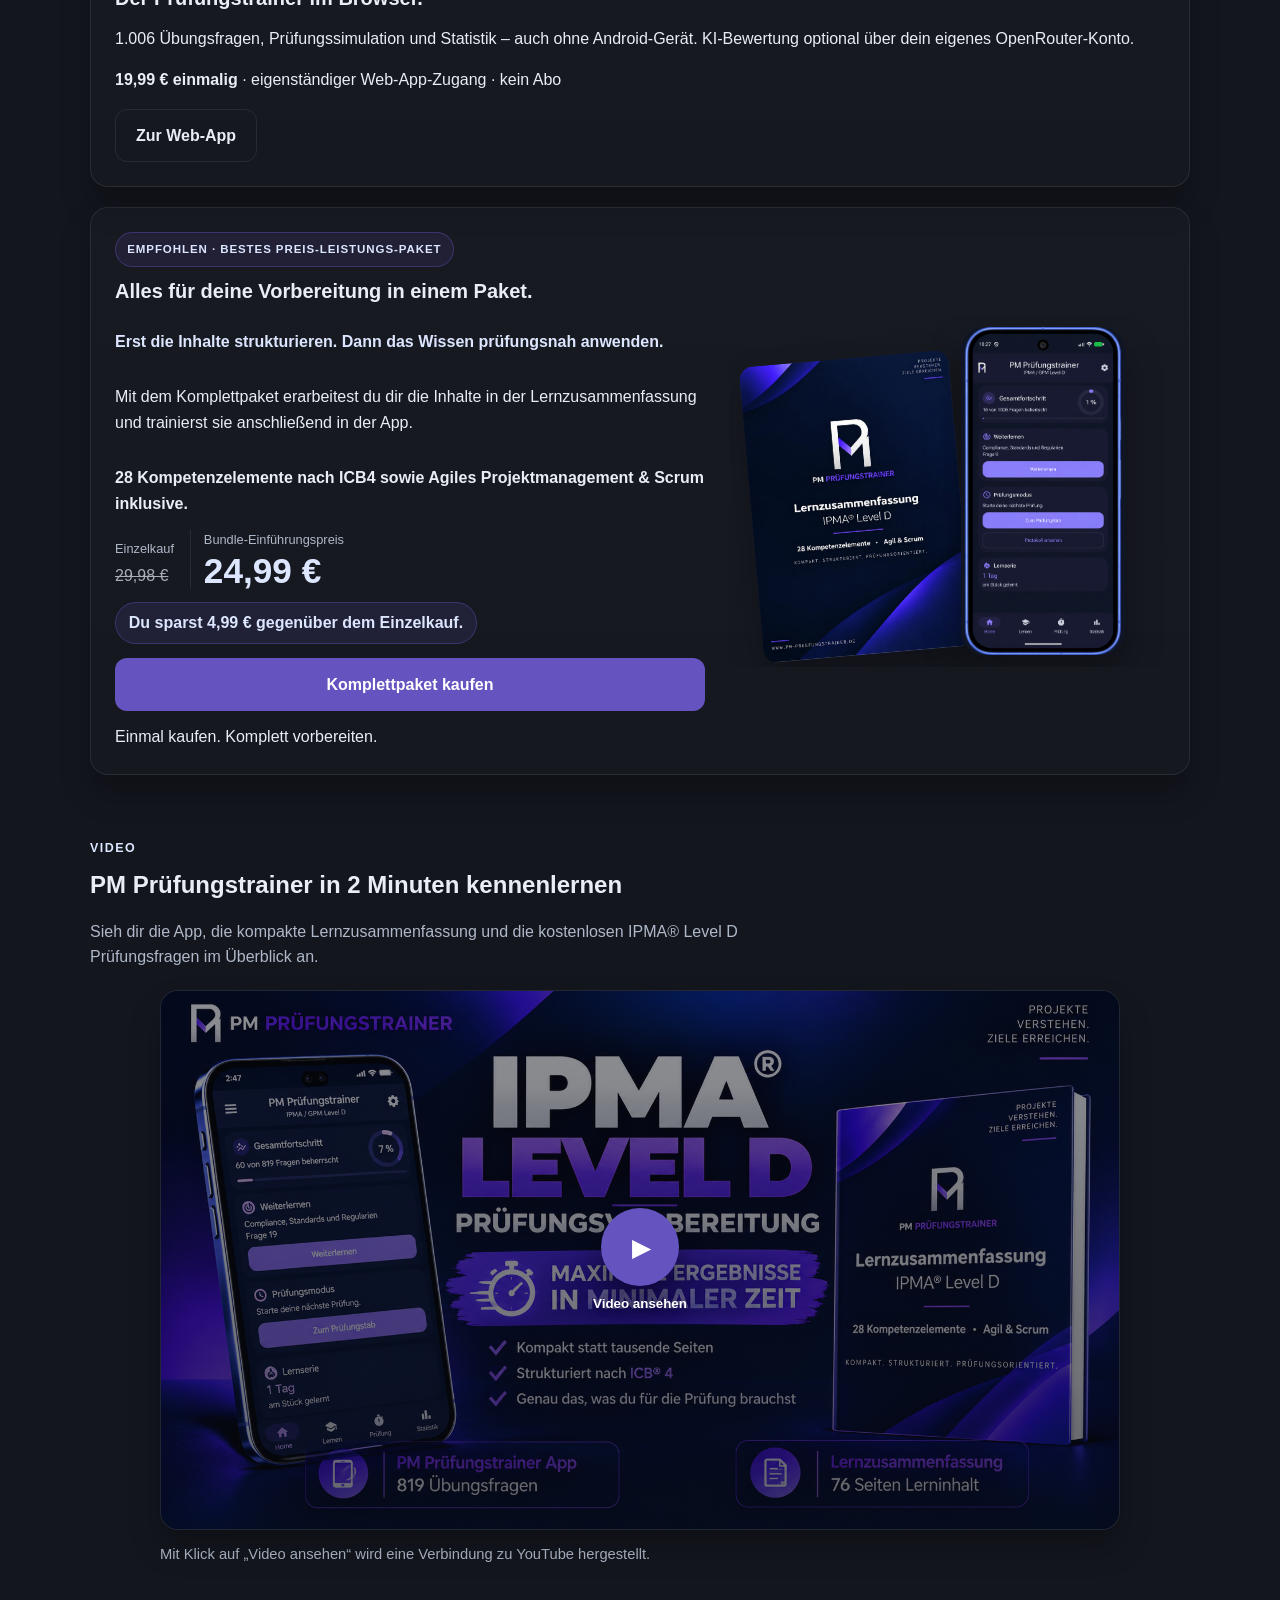
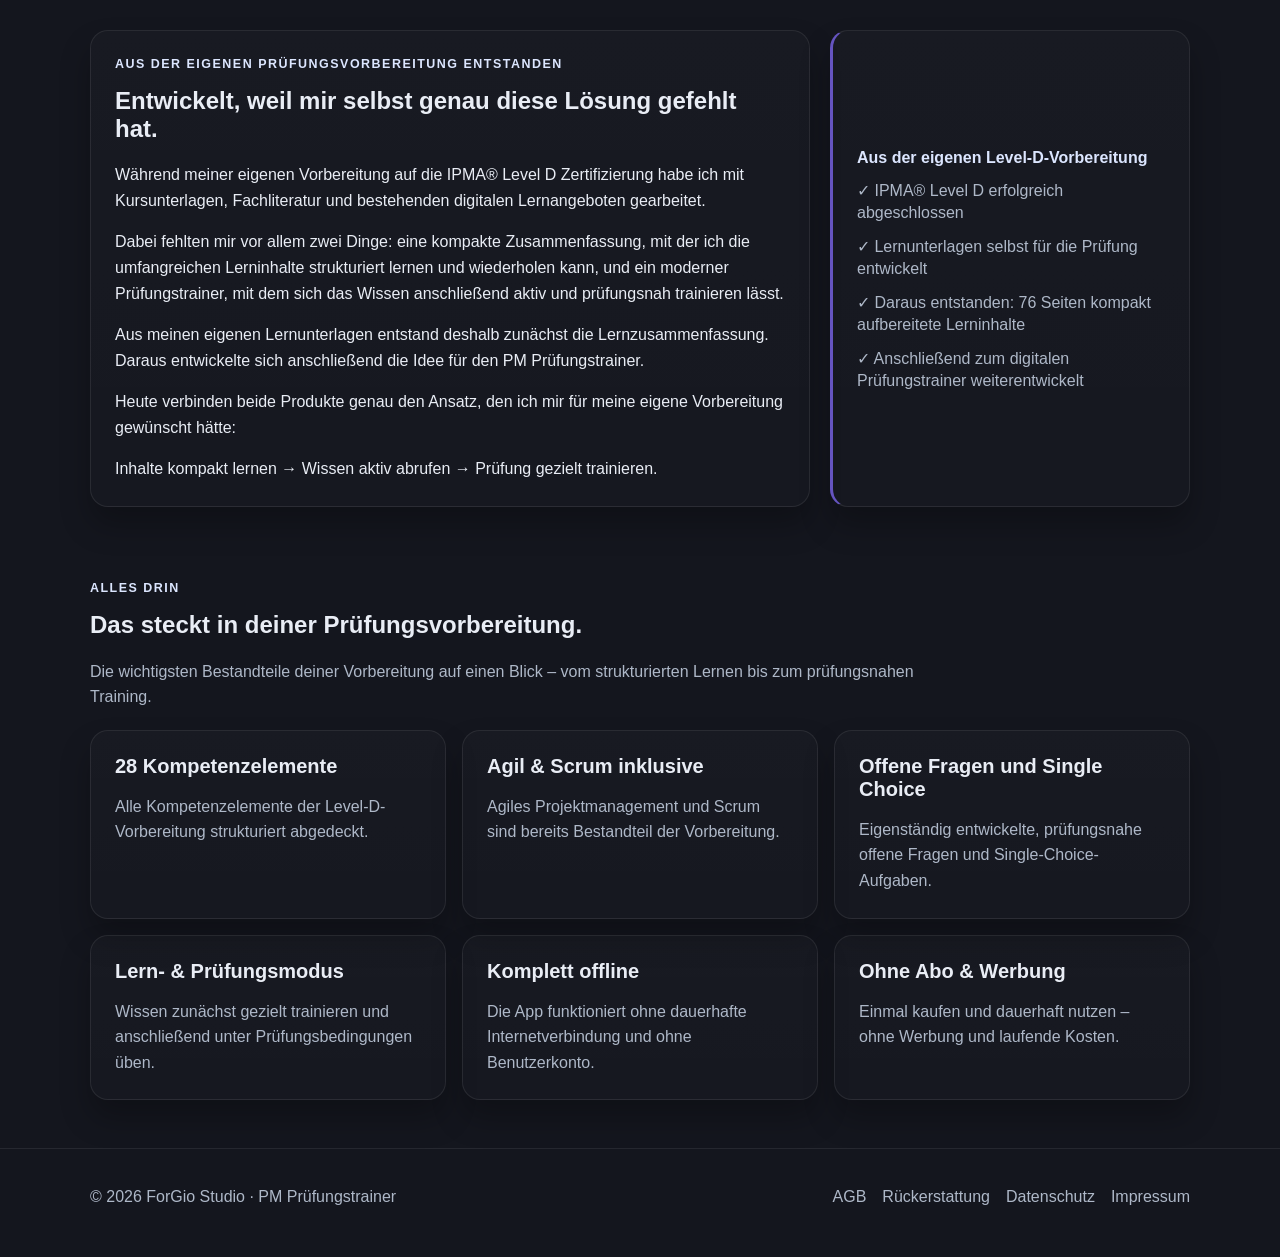
==== commit 6286bd60: "Web-App-Verkaufsseite und Kaufhinweise vorbereiten Neue Web-App-Seite für 19,99 EUR, Navigation und " ====
--- a/index.html
+++ b/index.html
@@ -1,399 +1,401 @@
-<!DOCTYPE html>
-<html lang="de">
-  <head>
-    <meta charset="UTF-8" />
-    <meta name="viewport" content="width=device-width, initial-scale=1.0" />
-    <title>IPMA Level D App & Lernzusammenfassung | PM Prüfungstrainer</title>
-    <meta name="description" content="IPMA Level D App mit 1.006 prüfungsnahen Übungsfragen und kompakte Lernzusammenfassung mit 76 Seiten. Für die gezielte GPM/IPMA Level D Prüfungsvorbereitung." />
-    <link rel="canonical" href="https://pm-pruefungstrainer.de/" />
-    <meta property="og:type" content="website" />
-    <meta property="og:title" content="IPMA Level D App & Lernzusammenfassung | PM Prüfungstrainer" />
-    <meta property="og:description" content="IPMA Level D App mit 1.006 prüfungsnahen Übungsfragen und kompakte Lernzusammenfassung mit 76 Seiten. Für die gezielte GPM/IPMA Level D Prüfungsvorbereitung." />
-    <meta property="og:url" content="https://pm-pruefungstrainer.de/" />
-    <link rel="icon" type="image/x-icon" href="assets/images/favicon.ico" />
-    <link rel="icon" type="image/png" href="assets/images/favicon.png" />
-    <link rel="stylesheet" href="assets/css/style.css" />
-  </head>
-  <body>
-    <header class="site-header">
-      <div class="container nav-wrap">
-        <div class="nav-brand-row">
-          <a href="index.html" class="brand" aria-label="PM Prüfungstrainer Startseite">
-            <img src="assets/images/pm_logo.png" alt="PM Prüfungstrainer Logo" class="brand-logo" />
-            <div class="brand-copy">
-              <span class="brand-name">PM Prüfungstrainer</span>
-              <span class="brand-subtitle">IPMA® / GPM Level D</span>
-            </div>
-          </a>
-          <button class="nav-toggle" type="button" aria-expanded="false" aria-label="Navigation öffnen">
-            <span class="nav-toggle-bars" aria-hidden="true"><span></span><span></span><span></span></span>
-          </button>
-        </div>
-        <nav class="main-nav" aria-label="Hauptnavigation">
-          <a href="index.html" class="active">Start</a>
-          <a href="index.html#angebote">Angebote</a>
+<!DOCTYPE html>
+<html lang="de">
+  <head>
+    <meta charset="UTF-8" />
+    <meta name="viewport" content="width=device-width, initial-scale=1.0" />
+    <title>IPMA Level D App & Lernzusammenfassung | PM Prüfungstrainer</title>
+    <meta name="description" content="IPMA Level D App mit 1.006 prüfungsnahen Übungsfragen und kompakte Lernzusammenfassung mit 76 Seiten. Für die gezielte GPM/IPMA Level D Prüfungsvorbereitung." />
+    <link rel="canonical" href="https://pm-pruefungstrainer.de/" />
+    <meta property="og:type" content="website" />
+    <meta property="og:title" content="IPMA Level D App & Lernzusammenfassung | PM Prüfungstrainer" />
+    <meta property="og:description" content="IPMA Level D App mit 1.006 prüfungsnahen Übungsfragen und kompakte Lernzusammenfassung mit 76 Seiten. Für die gezielte GPM/IPMA Level D Prüfungsvorbereitung." />
+    <meta property="og:url" content="https://pm-pruefungstrainer.de/" />
+    <link rel="icon" type="image/x-icon" href="assets/images/favicon.ico" />
+    <link rel="icon" type="image/png" href="assets/images/favicon.png" />
+    <link rel="stylesheet" href="assets/css/style.css" />
+  <link rel="stylesheet" href="assets/css/webapp.css"></head>
+  <body>
+    <header class="site-header">
+      <div class="container nav-wrap">
+        <div class="nav-brand-row">
+          <a href="index.html" class="brand" aria-label="PM Prüfungstrainer Startseite">
+            <img src="assets/images/pm_logo.png" alt="PM Prüfungstrainer Logo" class="brand-logo" />
+            <div class="brand-copy">
+              <span class="brand-name">PM Prüfungstrainer</span>
+              <span class="brand-subtitle">IPMA® / GPM Level D</span>
+            </div>
+          </a>
+          <button class="nav-toggle" type="button" aria-expanded="false" aria-label="Navigation öffnen">
+            <span class="nav-toggle-bars" aria-hidden="true"><span></span><span></span><span></span></span>
+          </button>
+        </div>
+        <nav class="main-nav" aria-label="Hauptnavigation">
+          <a href="index.html" class="active">Start</a>
+          <a href="index.html#angebote">Angebote</a>
           <a href="app.html">App</a>
-          <a href="ipma-level-d-lernzusammenfassung.html">Lernzusammenfassung</a>
-          <a href="ipma-level-d-pruefungsfragen.html">Prüfungsfragen</a>
-          <a href="ipma-level-d-pruefungsvorbereitung.html">Prüfungsvorbereitung</a>
-        </nav>
-      </div>
-    </header>
-
-    <main>
-      <section class="hero">
-        <div class="container hero-grid">
-          <div>
-            <p class="eyebrow">IPMA® / GPM Level D Prüfungsvorbereitung</p>
-            <h1>IPMA® Level D: Kompakt lernen. Prüfungsnah trainieren.</h1>
-            <p class="lead">
-              Bereite dich mit einer kompakten Lernzusammenfassung und dem PM Prüfungstrainer vor. Beide decken die 28 Kompetenzelemente nach ICB4 sowie Agiles Projektmanagement & Scrum ab.
-            </p>
-            <div class="cta-row">
-              <a href="#angebote" class="button button-primary">Produkte ansehen</a>
-              <a href="ipma-level-d-pruefungsfragen.html" class="button button-secondary">Kostenlose Prüfungsfragen</a>
-            </div>
-            <p class="hero-facts" style="display:flex; flex-direction:column; align-items:flex-start; gap:0.1rem; margin-top:1rem;">
-              <span>76 Seiten kompakt aufbereitete Lerninhalte · 1.006 Übungsfragen · 28 Kompetenzelemente</span>
-              <span>Agil &amp; Scrum inklusive · ohne Abo</span>
-                <span>56 Fragen direkt online üben · 150 Fragen mit Lösungen als Gratis-PDF</span>
-            </p>
-          </div>
-          <div class="hero-media" style="display:flex; align-items:flex-end; justify-content:center; gap:0; width:min(100%, 420px); margin:0 auto; position:relative; transform:translateX(-18px);">
-            <img src="assets/images/PM_Pruefungstrainer_Lernzusammenfassung_Gesamt_1.png" alt="Cover der PM Prüfungstrainer Lernzusammenfassung" style="width:75%; max-width:325px; height:auto; border-radius:14px; box-shadow:0 18px 35px rgba(0,0,0,0.26); transform:translateX(-18px) rotate(-5deg); z-index:1; position:relative;" />
-            <img src="assets/images/01_home.png" alt="PM Prüfungstrainer App auf dem Smartphone-Startbildschirm" style="width:66%; max-width:340px; height:auto; border-radius:24px; box-shadow:0 20px 38px rgba(0,0,0,0.3); z-index:2; position:relative; margin-left:-18px;" />
-          </div>
-        </div>
-      </section>
-
-      <section id="angebote" class="content-section">
-        <div class="container">
-          <h2>Zwei Werkzeuge. Ein Ziel: gut vorbereitet in die Prüfung.</h2>
-          <p class="section-intro">
-            Nutze Lernzusammenfassung und PM Prüfungstrainer einzeln oder kombiniere beide im günstigeren Komplettpaket.
-          </p>
-          <div class="offers-grid offers-grid-two">
-            <article class="panel offer-card offer-card-compact">
-              <div class="product-copy-wrap">
-                <p class="product-label">IPMA® Level D Lernzusammenfassung</p>
-                <h3>Lernzusammenfassung</h3>
-                <p>
-                  Die Lerninhalte kompakt aufbereitet: Die Lernzusammenfassung bündelt zentrale Inhalte strukturiert und unterstützt eine zeiteffiziente Wiederholung.
-                </p>
-                <ul>
-                  <li>76 Seiten kompakt aufbereitete Lerninhalte</li>
-                  <li>Alle 28 Kompetenzelemente</li>
-                  <li>Agiles Projektmanagement &amp; Scrum inklusive</li>
-                  <li>Definitionen, Modelle, Methoden und Merksätze</li>
-                  <li>Ideal zum Lernen und Wiederholen</li>
-                  <li aria-hidden="true" class="feature-spacer" tabindex="-1"></li>
-                </ul>
-              </div>
-              <div class="price-stack">
-                <span class="price-old">14,99 €</span>
-                <span class="price-new">9,99 €</span>
-                <span class="price-note">Einführungspreis</span>
-              </div>
-              <div class="card-cta-wrap">
-                <a href="ipma-level-d-lernzusammenfassung.html" class="button button-secondary">Zur Lernzusammenfassung</a>
-              </div>
-            </article>
-            <article class="panel offer-card offer-card-compact">
-              <div class="product-copy-wrap">
-                <p class="product-label">PM Prüfungstrainer App</p>
-                <h3>PM Prüfungstrainer App</h3>
-                <p>
-                  Trainiere mit eigenständig entwickelten Übungsfragen zu allen 28 Kompetenzelementen sowie Agilem Projektmanagement &amp; Scrum.
-                </p>
-                <ul>
-                  <li>1.006 Übungsfragen</li>
-                  <li>Offene Fragen mit Musterlösungen &amp; Single Choice</li>
-                  <li>Agiles Projektmanagement &amp; Scrum inklusive</li>
-                  <li>Lern- und Prüfungsmodus</li>
-                  <li>Fragensuche und Filter, Lesezeichen und Schwierig-Markierungen</li>
-                  <li>Komplett offline · keine Werbung · kein Account</li>
-                </ul>
-              </div>
-              <div class="price-stack">
-                <span class="price-old">29,99 €</span>
-                <span class="price-new">19,99 €</span>
-                <span class="price-note">Einführungspreis</span>
-              </div>
-              <div class="card-cta-wrap">
-                <a href="app.html" class="button button-secondary">Zur App</a>
-              </div>
-            </article>
-          </div>
-          <section id="komplettpaket" class="bundle-panel panel">
-            <div class="bundle-copy">
-              <p class="product-label product-label-emph bundle-badge">EMPFOHLEN · BESTES PREIS-LEISTUNGS-PAKET</p>
-              <h3>Alles für deine Vorbereitung in einem Paket.</h3>
-              <p class="bundle-subhead">Erst die Inhalte strukturieren. Dann das Wissen prüfungsnah anwenden.</p>
-              <p>
-                Mit dem Komplettpaket erarbeitest du dir die Inhalte in der Lernzusammenfassung und trainierst sie anschließend in der App.
-              </p>
-              <p class="bundle-highlight">
-                28 Kompetenzelemente nach ICB4 sowie Agiles Projektmanagement &amp; Scrum inklusive.
-              </p>
-              <div class="bundle-pricing">
-                <div class="bundle-price-block">
-                  <span class="bundle-price-label">Einzelkauf</span>
-                  <span class="price-old">29,98 €</span>
-                </div>
-                <div class="bundle-price-block bundle-price-highlight">
-                  <span class="bundle-price-label">Bundle-Einführungspreis</span>
-                  <span class="price-new">24,99 €</span>
-                </div>
-              </div>
-              <p class="bundle-savings">Du sparst 4,99 € gegenüber dem Einzelkauf.</p>
-              <button type="button" class="button button-primary" id="bundle-start-button">
-                Komplettpaket kaufen
-              </button>
-
-              <div id="bundle-verification" hidden style="margin-top:1.5rem;">
-                <h4 style="margin-bottom:0.75rem;">So kaufst du das Komplettpaket</h4>
-
-                <p>
-                  Das Komplettpaket kostet insgesamt <strong>24,99 €</strong>.
-                  Die App kaufst du direkt bei Google Play, die Lernzusammenfassung
-                  anschließend hier zum vergünstigten Bundle-Preis.
-                </p>
-
-                <div style="margin-top:1.25rem; padding:1rem; border:1px solid rgba(127,127,127,0.3); border-radius:10px;">
-                  <p style="margin-top:0;">
-                    <strong>1. App bei Google Play kaufen – 19,99 €</strong>
-                  </p>
-                  <p>
-                    Kaufe zuerst die PM Prüfungstrainer App bei Google Play.
-                    Deine Google-Play-Bestellnummer (<strong>GPA...</strong>) benötigst
-                    du anschließend zur Freischaltung des Bundle-Preises.
-                  </p>
-
-                  <a
-                    href="https://play.google.com/store/apps/details?id=com.georg.ipmaleveldlernapp"
-                    class="button button-secondary"
-                    target="_blank"
-                    rel="noopener noreferrer"
-                  >
-                    App bei Google Play kaufen
-                  </a>
-                </div>
-
-                <div style="margin-top:1rem; padding:1rem; border:1px solid rgba(127,127,127,0.3); border-radius:10px;">
-                  <p style="margin-top:0;">
-                    <strong>2. Lernzusammenfassung kaufen – 5,00 €</strong>
-                  </p>
-                  <p>
-                    Frühestens <strong>2 Stunden nach dem App-Kauf</strong> kannst du
-                    deine Google-Play-Bestellnummer hier prüfen lassen. Nach erfolgreicher
-                    Prüfung öffnet sich automatisch die Zahlung für die
-                    Lernzusammenfassung zum Bundle-Preis von 5,00 €.
-                  </p>
-
-                  <p>
-                    <strong>App bereits gekauft?</strong> Dann kannst du direkt mit
-                    der Prüfung deiner Bestellnummer fortfahren.
-                  </p>
-
-                  <label for="google-order-id" style="display:block; margin-bottom:0.4rem;">
-                    Google-Play-Bestellnummer
-                  </label>
-
-                  <div style="display:flex; flex-wrap:wrap; gap:0.65rem; align-items:center;">
-                    <input
-                      type="text"
-                      id="google-order-id"
-                      name="google-order-id"
-                      placeholder="GPA.1234-5678-9012-34567"
-                      autocomplete="off"
-                      style="box-sizing:border-box; width:min(100%, 360px); min-width:280px; padding:0.75rem 0.85rem;"
-                    />
-
-                    <button type="button" class="button button-primary" id="google-order-check-button">
-                      Kauf prüfen
-                    </button>
-                  </div>
-
-                  <p id="google-order-status" aria-live="polite"></p>
-                </div>
-              </div>
-
-              <p class="bundle-note">Einmal kaufen. Komplett vorbereiten.</p>
-            </div>
-            <div class="bundle-visual">
-              <img class="bundle-visual-doc" src="assets/images/PM_Pruefungstrainer_Lernzusammenfassung_Gesamt_1.png" alt="PM Prüfungstrainer Lernzusammenfassung" />
-              <img class="bundle-visual-app" src="assets/images/01_home.png" alt="PM Prüfungstrainer App" />
-            </div>
-          </section>
-        </div>
-      </section>
-
-      <section class="content-section video-showcase-section">
-        <div class="container">
-          <p class="eyebrow">VIDEO</p>
-          <h2>PM Prüfungstrainer in 2 Minuten kennenlernen</h2>
-          <p class="section-intro">
-            Sieh dir die App, die kompakte Lernzusammenfassung und die kostenlosen IPMA® Level D Prüfungsfragen im Überblick an.
-          </p>
-
-          <div class="video-consent-shell">
-            <button
-              type="button"
-              class="video-consent-button"
-              data-youtube-video-id="852g_wCNmTc"
-              aria-label="YouTube-Video zur IPMA Level D Prüfungsvorbereitung laden"
-            >
-              <img
-                src="assets/images/youtube-pm-pruefungstrainer.png"
-                alt="Vorschau zum YouTube-Video des PM Prüfungstrainers"
-              />
-              <span class="video-consent-overlay" aria-hidden="true"></span>
-              <span class="video-consent-play" aria-hidden="true">
-                <span class="video-consent-play-icon">▶</span>
-                <span class="video-consent-play-text">Video ansehen</span>
-              </span>
-            </button>
-            <p class="video-consent-note">Mit Klick auf „Video ansehen“ wird eine Verbindung zu YouTube hergestellt.</p>
-          </div>
-        </div>
-      </section>
-
-      <section id="app" class="content-section">
-        <div class="container">
-          <div class="origin-grid">
-            <article class="panel origin-copy">
-              <p class="eyebrow">AUS DER EIGENEN PRÜFUNGSVORBEREITUNG ENTSTANDEN</p>
-              <h2>Entwickelt, weil mir selbst genau diese Lösung gefehlt hat.</h2>
-              <p>
-                Während meiner eigenen Vorbereitung auf die IPMA® Level D Zertifizierung habe ich mit Kursunterlagen, Fachliteratur und bestehenden digitalen Lernangeboten gearbeitet.
-              </p>
-              <p>
-                Dabei fehlten mir vor allem zwei Dinge: eine kompakte Zusammenfassung, mit der ich die umfangreichen Lerninhalte strukturiert lernen und wiederholen kann, und ein moderner Prüfungstrainer, mit dem sich das Wissen anschließend aktiv und prüfungsnah trainieren lässt.
-              </p>
-              <p>
-                Aus meinen eigenen Lernunterlagen entstand deshalb zunächst die Lernzusammenfassung. Daraus entwickelte sich anschließend die Idee für den PM Prüfungstrainer.
-              </p>
-              <p>
-                Heute verbinden beide Produkte genau den Ansatz, den ich mir für meine eigene Vorbereitung gewünscht hätte:
-              </p>
-              <p>
-                Inhalte kompakt lernen → Wissen aktiv abrufen → Prüfung gezielt trainieren.
-              </p>
-            </article>
-            <aside class="panel origin-trust">
-              <p class="origin-trust-label">Aus der eigenen Level-D-Vorbereitung</p>
-              <ul class="trust-list">
-                <li>✓ IPMA® Level D erfolgreich abgeschlossen</li>
-                <li>✓ Lernunterlagen selbst für die Prüfung entwickelt</li>
-                <li>✓ Daraus entstanden: 76 Seiten kompakt aufbereitete Lerninhalte</li>
-                <li>✓ Anschließend zum digitalen Prüfungstrainer weiterentwickelt</li>
-              </ul>
-            </aside>
-          </div>
-        </div>
-      </section>
-
-      <section id="lernzusammenfassung" class="content-section">
-        <div class="container">
-          <div class="usp-block">
-            <p class="eyebrow">ALLES DRIN</p>
-            <h2>Das steckt in deiner Prüfungsvorbereitung.</h2>
-            <p class="usp-intro">
-              Die wichtigsten Bestandteile deiner Vorbereitung auf einen Blick – vom strukturierten Lernen bis zum prüfungsnahen Training.
-            </p>
-            <div class="usp-grid">
-              <article class="panel usp-card">
-                <h3>28 Kompetenzelemente</h3>
-                <p>Alle Kompetenzelemente der Level-D-Vorbereitung strukturiert abgedeckt.</p>
-              </article>
-              <article class="panel usp-card">
-                <h3>Agil &amp; Scrum inklusive</h3>
-                <p>Agiles Projektmanagement und Scrum sind bereits Bestandteil der Vorbereitung.</p>
-              </article>
-              <article class="panel usp-card">
-                <h3>Offene Fragen und Single Choice</h3>
-                <p>Eigenständig entwickelte, prüfungsnahe offene Fragen und Single-Choice-Aufgaben.</p>
-              </article>
-              <article class="panel usp-card">
-                <h3>Lern- &amp; Prüfungsmodus</h3>
-                <p>Wissen zunächst gezielt trainieren und anschließend unter Prüfungsbedingungen üben.</p>
-              </article>
-              <article class="panel usp-card">
-                <h3>Komplett offline</h3>
-                <p>Die App funktioniert ohne dauerhafte Internetverbindung und ohne Benutzerkonto.</p>
-              </article>
-              <article class="panel usp-card">
-                <h3>Ohne Abo &amp; Werbung</h3>
-                <p>Einmal kaufen und dauerhaft nutzen – ohne Werbung und laufende Kosten.</p>
-              </article>
-            </div>
-          </div>
-        </div>
-      </section>
-    </main>
-
-    <footer class="site-footer">
-      <div class="container footer-wrap">
-        <p>© 2026 ForGio Studio · PM Prüfungstrainer</p>
-        <div class="footer-links">
-          <a href="agb.html">AGB</a>
-          <a href="rueckerstattung.html">Rückerstattung</a>
-          <a href="datenschutz.html">Datenschutz</a>
-          <a href="impressum.html">Impressum</a>
-        </div>
-      </div>
-    </footer>
-    <script src="https://cdn.paddle.com/paddle/v2/paddle.js" defer></script>
-    <script src="assets/js/paddle-checkout.js" defer></script>
-    <script src="assets/js/main.js" defer></script>
-    <script>
-      window.addEventListener("DOMContentLoaded", function () {
-        const bundleStartButton = document.getElementById("bundle-start-button");
-        const bundleVerification = document.getElementById("bundle-verification");
-
-        if (!bundleStartButton || !bundleVerification) return;
-
-        bundleStartButton.addEventListener("click", function () {
-          window.setTimeout(function () {
-            if (document.activeElement && document.activeElement.id === "google-order-id") {
-              document.activeElement.blur();
-            }
-
-            bundleVerification.scrollIntoView({
-              behavior: "smooth",
-              block: "start"
-            });
-          }, 0);
-        });
-      });
-    </script>
-    <script>
-      window.addEventListener("DOMContentLoaded", function () {
-        const consentButton = document.querySelector(".video-consent-button[data-youtube-video-id]");
-        const consentShell = consentButton ? consentButton.closest(".video-consent-shell") : null;
-        const consentNote = consentShell ? consentShell.querySelector(".video-consent-note") : null;
-
-        if (!consentButton) return;
-
-        consentButton.addEventListener("click", function () {
-          const videoId = consentButton.getAttribute("data-youtube-video-id");
-          if (!videoId) return;
-
-          const iframe = document.createElement("iframe");
-          iframe.className = "video-consent-frame";
-          iframe.title = "IPMA Level D Prüfungsvorbereitung – PM Prüfungstrainer";
-          iframe.allow =
-            "accelerometer; autoplay; clipboard-write; encrypted-media; gyroscope; picture-in-picture; web-share";
-          iframe.allowFullscreen = true;
-          iframe.src = "https://www.youtube-nocookie.com/embed/" + videoId + "?autoplay=1";
-
-          if (consentNote) {
-            consentNote.remove();
-          }
-
-          consentButton.replaceWith(iframe);
-        });
-      });
-    </script>
-  </body>
-</html>
+          <a href="web-app.html" class="nav-webapp">Web-App</a>
+          <a href="ipma-level-d-lernzusammenfassung.html">Lernzusammenfassung</a>
+          <a href="ipma-level-d-pruefungsfragen.html">Prüfungsfragen</a>
+          <a href="ipma-level-d-pruefungsvorbereitung.html">Prüfungsvorbereitung</a>
+        </nav>
+      </div>
+    </header>
+
+    <main>
+      <section class="hero">
+        <div class="container hero-grid">
+          <div>
+            <p class="eyebrow">IPMA® / GPM Level D Prüfungsvorbereitung</p>
+            <h1>IPMA® Level D: Kompakt lernen. Prüfungsnah trainieren.</h1>
+            <p class="lead">
+              Bereite dich mit einer kompakten Lernzusammenfassung und dem PM Prüfungstrainer vor. Beide decken die 28 Kompetenzelemente nach ICB4 sowie Agiles Projektmanagement & Scrum ab.
+            </p>
+            <div class="cta-row">
+              <a href="#angebote" class="button button-primary">Produkte ansehen</a>
+              <a href="ipma-level-d-pruefungsfragen.html" class="button button-secondary">Kostenlose Prüfungsfragen</a>
+            </div>
+            <p class="hero-facts" style="display:flex; flex-direction:column; align-items:flex-start; gap:0.1rem; margin-top:1rem;">
+              <span>76 Seiten kompakt aufbereitete Lerninhalte · 1.006 Übungsfragen · 28 Kompetenzelemente</span>
+              <span>Agil &amp; Scrum inklusive · ohne Abo</span>
+                <span>56 Fragen direkt online üben · 150 Fragen mit Lösungen als Gratis-PDF</span>
+            </p>
+          </div>
+          <div class="hero-media" style="display:flex; align-items:flex-end; justify-content:center; gap:0; width:min(100%, 420px); margin:0 auto; position:relative; transform:translateX(-18px);">
+            <img src="assets/images/PM_Pruefungstrainer_Lernzusammenfassung_Gesamt_1.png" alt="Cover der PM Prüfungstrainer Lernzusammenfassung" style="width:75%; max-width:325px; height:auto; border-radius:14px; box-shadow:0 18px 35px rgba(0,0,0,0.26); transform:translateX(-18px) rotate(-5deg); z-index:1; position:relative;" />
+            <img src="assets/images/01_home.png" alt="PM Prüfungstrainer App auf dem Smartphone-Startbildschirm" style="width:66%; max-width:340px; height:auto; border-radius:24px; box-shadow:0 20px 38px rgba(0,0,0,0.3); z-index:2; position:relative; margin-left:-18px;" />
+          </div>
+        </div>
+      </section>
+
+      <section id="angebote" class="content-section">
+        <div class="container">
+          <h2>Zwei Werkzeuge. Ein Ziel: gut vorbereitet in die Prüfung.</h2>
+          <p class="section-intro">
+            Nutze Lernzusammenfassung und PM Prüfungstrainer einzeln oder kombiniere beide im günstigeren Komplettpaket.
+          </p>
+          <div class="offers-grid offers-grid-two">
+            <article class="panel offer-card offer-card-compact">
+              <div class="product-copy-wrap">
+                <p class="product-label">IPMA® Level D Lernzusammenfassung</p>
+                <h3>Lernzusammenfassung</h3>
+                <p>
+                  Die Lerninhalte kompakt aufbereitet: Die Lernzusammenfassung bündelt zentrale Inhalte strukturiert und unterstützt eine zeiteffiziente Wiederholung.
+                </p>
+                <ul>
+                  <li>76 Seiten kompakt aufbereitete Lerninhalte</li>
+                  <li>Alle 28 Kompetenzelemente</li>
+                  <li>Agiles Projektmanagement &amp; Scrum inklusive</li>
+                  <li>Definitionen, Modelle, Methoden und Merksätze</li>
+                  <li>Ideal zum Lernen und Wiederholen</li>
+                  <li aria-hidden="true" class="feature-spacer" tabindex="-1"></li>
+                </ul>
+              </div>
+              <div class="price-stack">
+                <span class="price-old">14,99 €</span>
+                <span class="price-new">9,99 €</span>
+                <span class="price-note">Einführungspreis</span>
+              </div>
+              <div class="card-cta-wrap">
+                <a href="ipma-level-d-lernzusammenfassung.html" class="button button-secondary">Zur Lernzusammenfassung</a>
+              </div>
+            </article>
+            <article class="panel offer-card offer-card-compact">
+              <div class="product-copy-wrap">
+                <p class="product-label">PM Prüfungstrainer App</p>
+                <h3>PM Prüfungstrainer App</h3>
+                <p>
+                  Trainiere mit eigenständig entwickelten Übungsfragen zu allen 28 Kompetenzelementen sowie Agilem Projektmanagement &amp; Scrum.
+                </p>
+                <ul>
+                  <li>1.006 Übungsfragen</li>
+                  <li>Offene Fragen mit Musterlösungen &amp; Single Choice</li>
+                  <li>Agiles Projektmanagement &amp; Scrum inklusive</li>
+                  <li>Lern- und Prüfungsmodus</li>
+                  <li>Fragensuche und Filter, Lesezeichen und Schwierig-Markierungen</li>
+                  <li>Komplett offline · keine Werbung · kein Account</li>
+                </ul>
+              </div>
+              <div class="price-stack">
+                <span class="price-old">29,99 €</span>
+                <span class="price-new">19,99 €</span>
+                <span class="price-note">Einführungspreis</span>
+              </div>
+              <div class="card-cta-wrap">
+                <a href="app.html" class="button button-secondary">Zur App</a>
+              </div>
+            </article>
+          </div>
+<section class="panel webapp-teaser" id="web-app"><div><p class="eyebrow">NEU · FÜR IPHONE, TABLET UND COMPUTER</p><h3>Der Prüfungstrainer im Browser.</h3><p>1.006 Übungsfragen, Prüfungssimulation und Statistik – auch ohne Android-Gerät. KI-Bewertung optional über dein eigenes OpenRouter-Konto.</p><p><strong>19,99 € einmalig</strong> · eigenständiger Web-App-Zugang · kein Abo</p></div><a class="button button-secondary" href="web-app.html">Zur Web-App</a></section>
+          <section id="komplettpaket" class="bundle-panel panel">
+            <div class="bundle-copy">
+              <p class="product-label product-label-emph bundle-badge">EMPFOHLEN · BESTES PREIS-LEISTUNGS-PAKET</p>
+              <h3>Alles für deine Vorbereitung in einem Paket.</h3>
+              <p class="bundle-subhead">Erst die Inhalte strukturieren. Dann das Wissen prüfungsnah anwenden.</p>
+              <p>
+                Mit dem Komplettpaket erarbeitest du dir die Inhalte in der Lernzusammenfassung und trainierst sie anschließend in der App.
+              </p>
+              <p class="bundle-highlight">
+                28 Kompetenzelemente nach ICB4 sowie Agiles Projektmanagement &amp; Scrum inklusive.
+              </p>
+              <div class="bundle-pricing">
+                <div class="bundle-price-block">
+                  <span class="bundle-price-label">Einzelkauf</span>
+                  <span class="price-old">29,98 €</span>
+                </div>
+                <div class="bundle-price-block bundle-price-highlight">
+                  <span class="bundle-price-label">Bundle-Einführungspreis</span>
+                  <span class="price-new">24,99 €</span>
+                </div>
+              </div>
+              <p class="bundle-savings">Du sparst 4,99 € gegenüber dem Einzelkauf.</p>
+              <button type="button" class="button button-primary" id="bundle-start-button">
+                Komplettpaket kaufen
+              </button>
+
+              <div id="bundle-verification" hidden style="margin-top:1.5rem;">
+                <h4 style="margin-bottom:0.75rem;">So kaufst du das Komplettpaket</h4>
+
+                <p>
+                  Das Komplettpaket kostet insgesamt <strong>24,99 €</strong>.
+                  Die App kaufst du direkt bei Google Play, die Lernzusammenfassung
+                  anschließend hier zum vergünstigten Bundle-Preis.
+                </p>
+
+                <div style="margin-top:1.25rem; padding:1rem; border:1px solid rgba(127,127,127,0.3); border-radius:10px;">
+                  <p style="margin-top:0;">
+                    <strong>1. App bei Google Play kaufen – 19,99 €</strong>
+                  </p>
+                  <p>
+                    Kaufe zuerst die PM Prüfungstrainer App bei Google Play.
+                    Deine Google-Play-Bestellnummer (<strong>GPA...</strong>) benötigst
+                    du anschließend zur Freischaltung des Bundle-Preises.
+                  </p>
+
+                  <a
+                    href="https://play.google.com/store/apps/details?id=com.georg.ipmaleveldlernapp"
+                    class="button button-secondary"
+                    target="_blank"
+                    rel="noopener noreferrer"
+                  >
+                    App bei Google Play kaufen
+                  </a>
+                </div>
+
+                <div style="margin-top:1rem; padding:1rem; border:1px solid rgba(127,127,127,0.3); border-radius:10px;">
+                  <p style="margin-top:0;">
+                    <strong>2. Lernzusammenfassung kaufen – 5,00 €</strong>
+                  </p>
+                  <p>
+                    Frühestens <strong>2 Stunden nach dem App-Kauf</strong> kannst du
+                    deine Google-Play-Bestellnummer hier prüfen lassen. Nach erfolgreicher
+                    Prüfung öffnet sich automatisch die Zahlung für die
+                    Lernzusammenfassung zum Bundle-Preis von 5,00 €.
+                  </p>
+
+                  <p>
+                    <strong>App bereits gekauft?</strong> Dann kannst du direkt mit
+                    der Prüfung deiner Bestellnummer fortfahren.
+                  </p>
+
+                  <label for="google-order-id" style="display:block; margin-bottom:0.4rem;">
+                    Google-Play-Bestellnummer
+                  </label>
+
+                  <div style="display:flex; flex-wrap:wrap; gap:0.65rem; align-items:center;">
+                    <input
+                      type="text"
+                      id="google-order-id"
+                      name="google-order-id"
+                      placeholder="GPA.1234-5678-9012-34567"
+                      autocomplete="off"
+                      style="box-sizing:border-box; width:min(100%, 360px); min-width:280px; padding:0.75rem 0.85rem;"
+                    />
+
+                    <button type="button" class="button button-primary" id="google-order-check-button">
+                      Kauf prüfen
+                    </button>
+                  </div>
+
+                  <p id="google-order-status" aria-live="polite"></p>
+                </div>
+              </div>
+
+              <p class="bundle-note">Einmal kaufen. Komplett vorbereiten.</p>
+            </div>
+            <div class="bundle-visual">
+              <img class="bundle-visual-doc" src="assets/images/PM_Pruefungstrainer_Lernzusammenfassung_Gesamt_1.png" alt="PM Prüfungstrainer Lernzusammenfassung" />
+              <img class="bundle-visual-app" src="assets/images/01_home.png" alt="PM Prüfungstrainer App" />
+            </div>
+          </section>
+        </div>
+      </section>
+
+      <section class="content-section video-showcase-section">
+        <div class="container">
+          <p class="eyebrow">VIDEO</p>
+          <h2>PM Prüfungstrainer in 2 Minuten kennenlernen</h2>
+          <p class="section-intro">
+            Sieh dir die App, die kompakte Lernzusammenfassung und die kostenlosen IPMA® Level D Prüfungsfragen im Überblick an.
+          </p>
+
+          <div class="video-consent-shell">
+            <button
+              type="button"
+              class="video-consent-button"
+              data-youtube-video-id="852g_wCNmTc"
+              aria-label="YouTube-Video zur IPMA Level D Prüfungsvorbereitung laden"
+            >
+              <img
+                src="assets/images/youtube-pm-pruefungstrainer.png"
+                alt="Vorschau zum YouTube-Video des PM Prüfungstrainers"
+              />
+              <span class="video-consent-overlay" aria-hidden="true"></span>
+              <span class="video-consent-play" aria-hidden="true">
+                <span class="video-consent-play-icon">▶</span>
+                <span class="video-consent-play-text">Video ansehen</span>
+              </span>
+            </button>
+            <p class="video-consent-note">Mit Klick auf „Video ansehen“ wird eine Verbindung zu YouTube hergestellt.</p>
+          </div>
+        </div>
+      </section>
+
+      <section id="app" class="content-section">
+        <div class="container">
+          <div class="origin-grid">
+            <article class="panel origin-copy">
+              <p class="eyebrow">AUS DER EIGENEN PRÜFUNGSVORBEREITUNG ENTSTANDEN</p>
+              <h2>Entwickelt, weil mir selbst genau diese Lösung gefehlt hat.</h2>
+              <p>
+                Während meiner eigenen Vorbereitung auf die IPMA® Level D Zertifizierung habe ich mit Kursunterlagen, Fachliteratur und bestehenden digitalen Lernangeboten gearbeitet.
+              </p>
+              <p>
+                Dabei fehlten mir vor allem zwei Dinge: eine kompakte Zusammenfassung, mit der ich die umfangreichen Lerninhalte strukturiert lernen und wiederholen kann, und ein moderner Prüfungstrainer, mit dem sich das Wissen anschließend aktiv und prüfungsnah trainieren lässt.
+              </p>
+              <p>
+                Aus meinen eigenen Lernunterlagen entstand deshalb zunächst die Lernzusammenfassung. Daraus entwickelte sich anschließend die Idee für den PM Prüfungstrainer.
+              </p>
+              <p>
+                Heute verbinden beide Produkte genau den Ansatz, den ich mir für meine eigene Vorbereitung gewünscht hätte:
+              </p>
+              <p>
+                Inhalte kompakt lernen → Wissen aktiv abrufen → Prüfung gezielt trainieren.
+              </p>
+            </article>
+            <aside class="panel origin-trust">
+              <p class="origin-trust-label">Aus der eigenen Level-D-Vorbereitung</p>
+              <ul class="trust-list">
+                <li>✓ IPMA® Level D erfolgreich abgeschlossen</li>
+                <li>✓ Lernunterlagen selbst für die Prüfung entwickelt</li>
+                <li>✓ Daraus entstanden: 76 Seiten kompakt aufbereitete Lerninhalte</li>
+                <li>✓ Anschließend zum digitalen Prüfungstrainer weiterentwickelt</li>
+              </ul>
+            </aside>
+          </div>
+        </div>
+      </section>
+
+      <section id="lernzusammenfassung" class="content-section">
+        <div class="container">
+          <div class="usp-block">
+            <p class="eyebrow">ALLES DRIN</p>
+            <h2>Das steckt in deiner Prüfungsvorbereitung.</h2>
+            <p class="usp-intro">
+              Die wichtigsten Bestandteile deiner Vorbereitung auf einen Blick – vom strukturierten Lernen bis zum prüfungsnahen Training.
+            </p>
+            <div class="usp-grid">
+              <article class="panel usp-card">
+                <h3>28 Kompetenzelemente</h3>
+                <p>Alle Kompetenzelemente der Level-D-Vorbereitung strukturiert abgedeckt.</p>
+              </article>
+              <article class="panel usp-card">
+                <h3>Agil &amp; Scrum inklusive</h3>
+                <p>Agiles Projektmanagement und Scrum sind bereits Bestandteil der Vorbereitung.</p>
+              </article>
+              <article class="panel usp-card">
+                <h3>Offene Fragen und Single Choice</h3>
+                <p>Eigenständig entwickelte, prüfungsnahe offene Fragen und Single-Choice-Aufgaben.</p>
+              </article>
+              <article class="panel usp-card">
+                <h3>Lern- &amp; Prüfungsmodus</h3>
+                <p>Wissen zunächst gezielt trainieren und anschließend unter Prüfungsbedingungen üben.</p>
+              </article>
+              <article class="panel usp-card">
+                <h3>Komplett offline</h3>
+                <p>Die App funktioniert ohne dauerhafte Internetverbindung und ohne Benutzerkonto.</p>
+              </article>
+              <article class="panel usp-card">
+                <h3>Ohne Abo &amp; Werbung</h3>
+                <p>Einmal kaufen und dauerhaft nutzen – ohne Werbung und laufende Kosten.</p>
+              </article>
+            </div>
+          </div>
+        </div>
+      </section>
+    </main>
+
+    <footer class="site-footer">
+      <div class="container footer-wrap">
+        <p>© 2026 ForGio Studio · PM Prüfungstrainer</p>
+        <div class="footer-links">
+          <a href="agb.html">AGB</a>
+          <a href="rueckerstattung.html">Rückerstattung</a>
+          <a href="datenschutz.html">Datenschutz</a>
+          <a href="impressum.html">Impressum</a>
+        </div>
+      </div>
+    </footer>
+    <script src="https://cdn.paddle.com/paddle/v2/paddle.js" defer></script>
+    <script src="assets/js/paddle-checkout.js" defer></script>
+    <script src="assets/js/main.js" defer></script>
+    <script>
+      window.addEventListener("DOMContentLoaded", function () {
+        const bundleStartButton = document.getElementById("bundle-start-button");
+        const bundleVerification = document.getElementById("bundle-verification");
+
+        if (!bundleStartButton || !bundleVerification) return;
+
+        bundleStartButton.addEventListener("click", function () {
+          window.setTimeout(function () {
+            if (document.activeElement && document.activeElement.id === "google-order-id") {
+              document.activeElement.blur();
+            }
+
+            bundleVerification.scrollIntoView({
+              behavior: "smooth",
+              block: "start"
+            });
+          }, 0);
+        });
+      });
+    </script>
+    <script>
+      window.addEventListener("DOMContentLoaded", function () {
+        const consentButton = document.querySelector(".video-consent-button[data-youtube-video-id]");
+        const consentShell = consentButton ? consentButton.closest(".video-consent-shell") : null;
+        const consentNote = consentShell ? consentShell.querySelector(".video-consent-note") : null;
+
+        if (!consentButton) return;
+
+        consentButton.addEventListener("click", function () {
+          const videoId = consentButton.getAttribute("data-youtube-video-id");
+          if (!videoId) return;
+
+          const iframe = document.createElement("iframe");
+          iframe.className = "video-consent-frame";
+          iframe.title = "IPMA Level D Prüfungsvorbereitung – PM Prüfungstrainer";
+          iframe.allow =
+            "accelerometer; autoplay; clipboard-write; encrypted-media; gyroscope; picture-in-picture; web-share";
+          iframe.allowFullscreen = true;
+          iframe.src = "https://www.youtube-nocookie.com/embed/" + videoId + "?autoplay=1";
+
+          if (consentNote) {
+            consentNote.remove();
+          }
+
+          consentButton.replaceWith(iframe);
+        });
+      });
+    </script>
+  </body>
+</html>
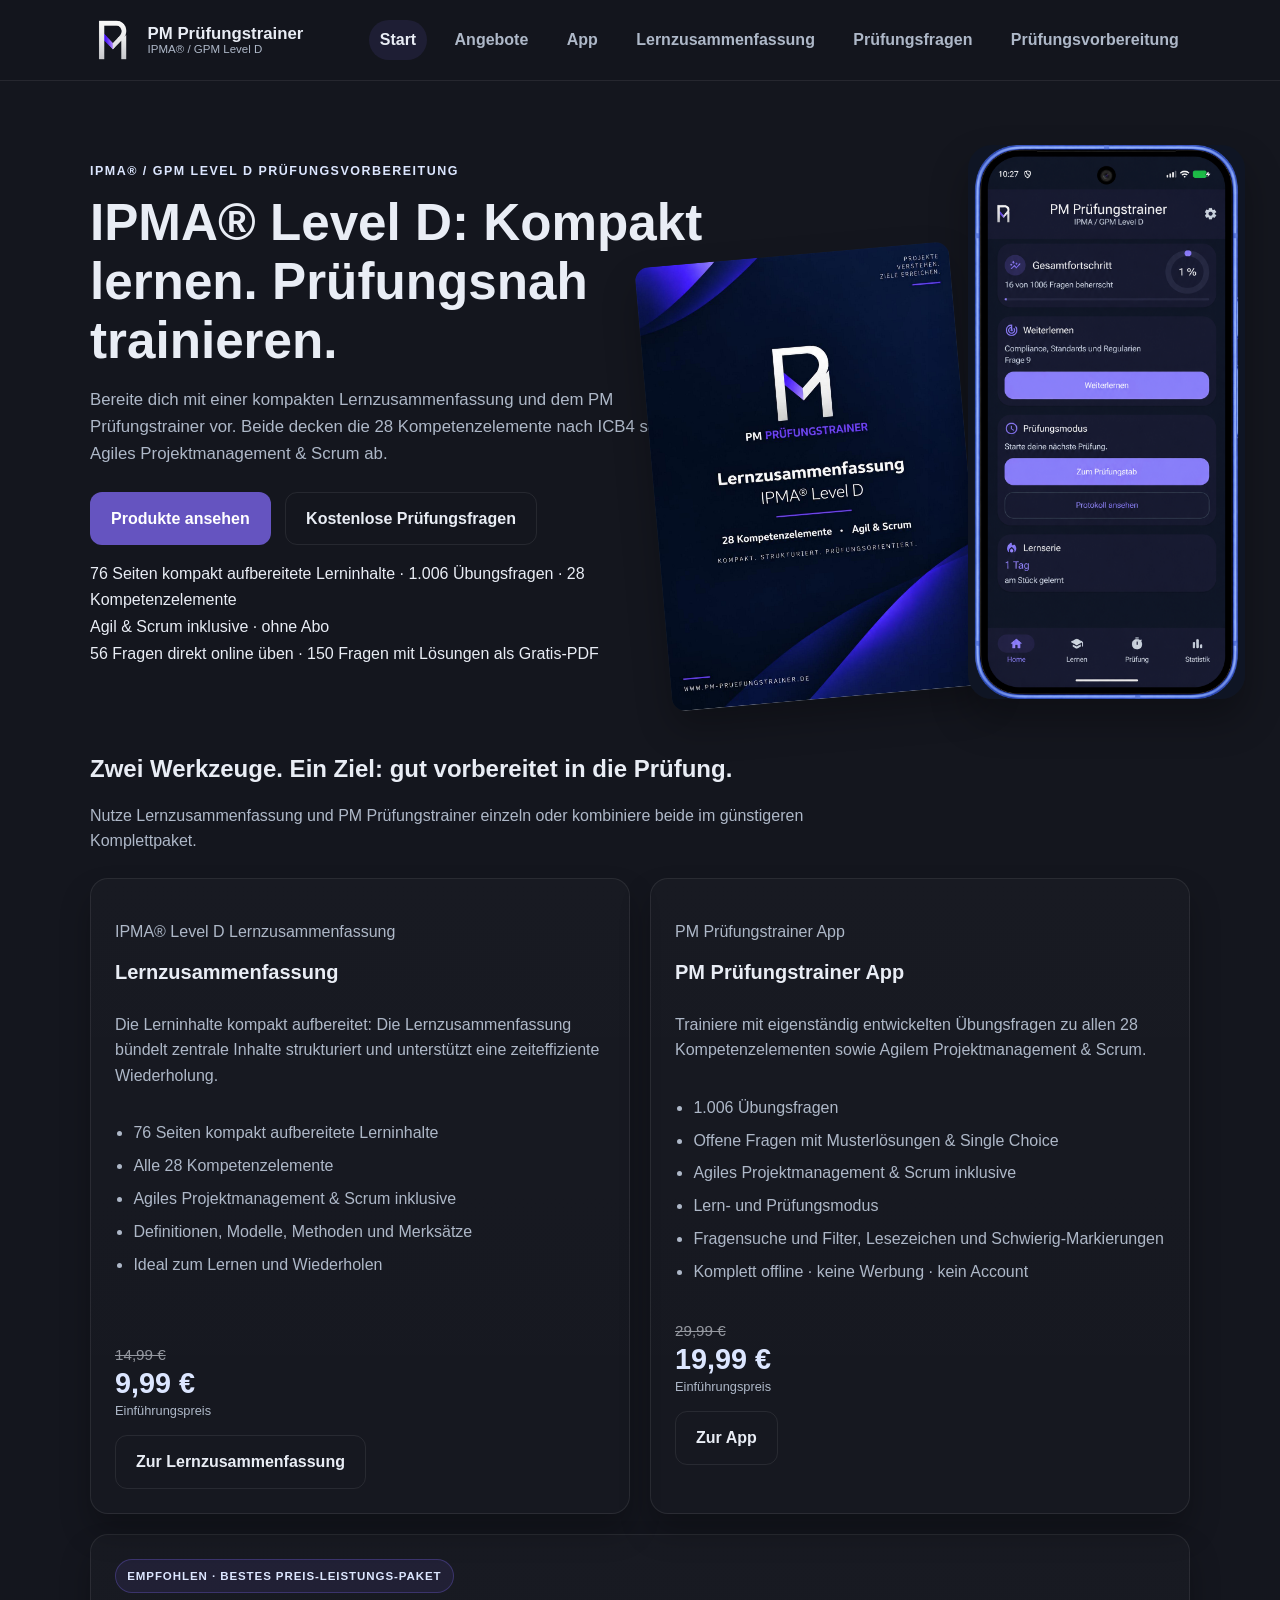
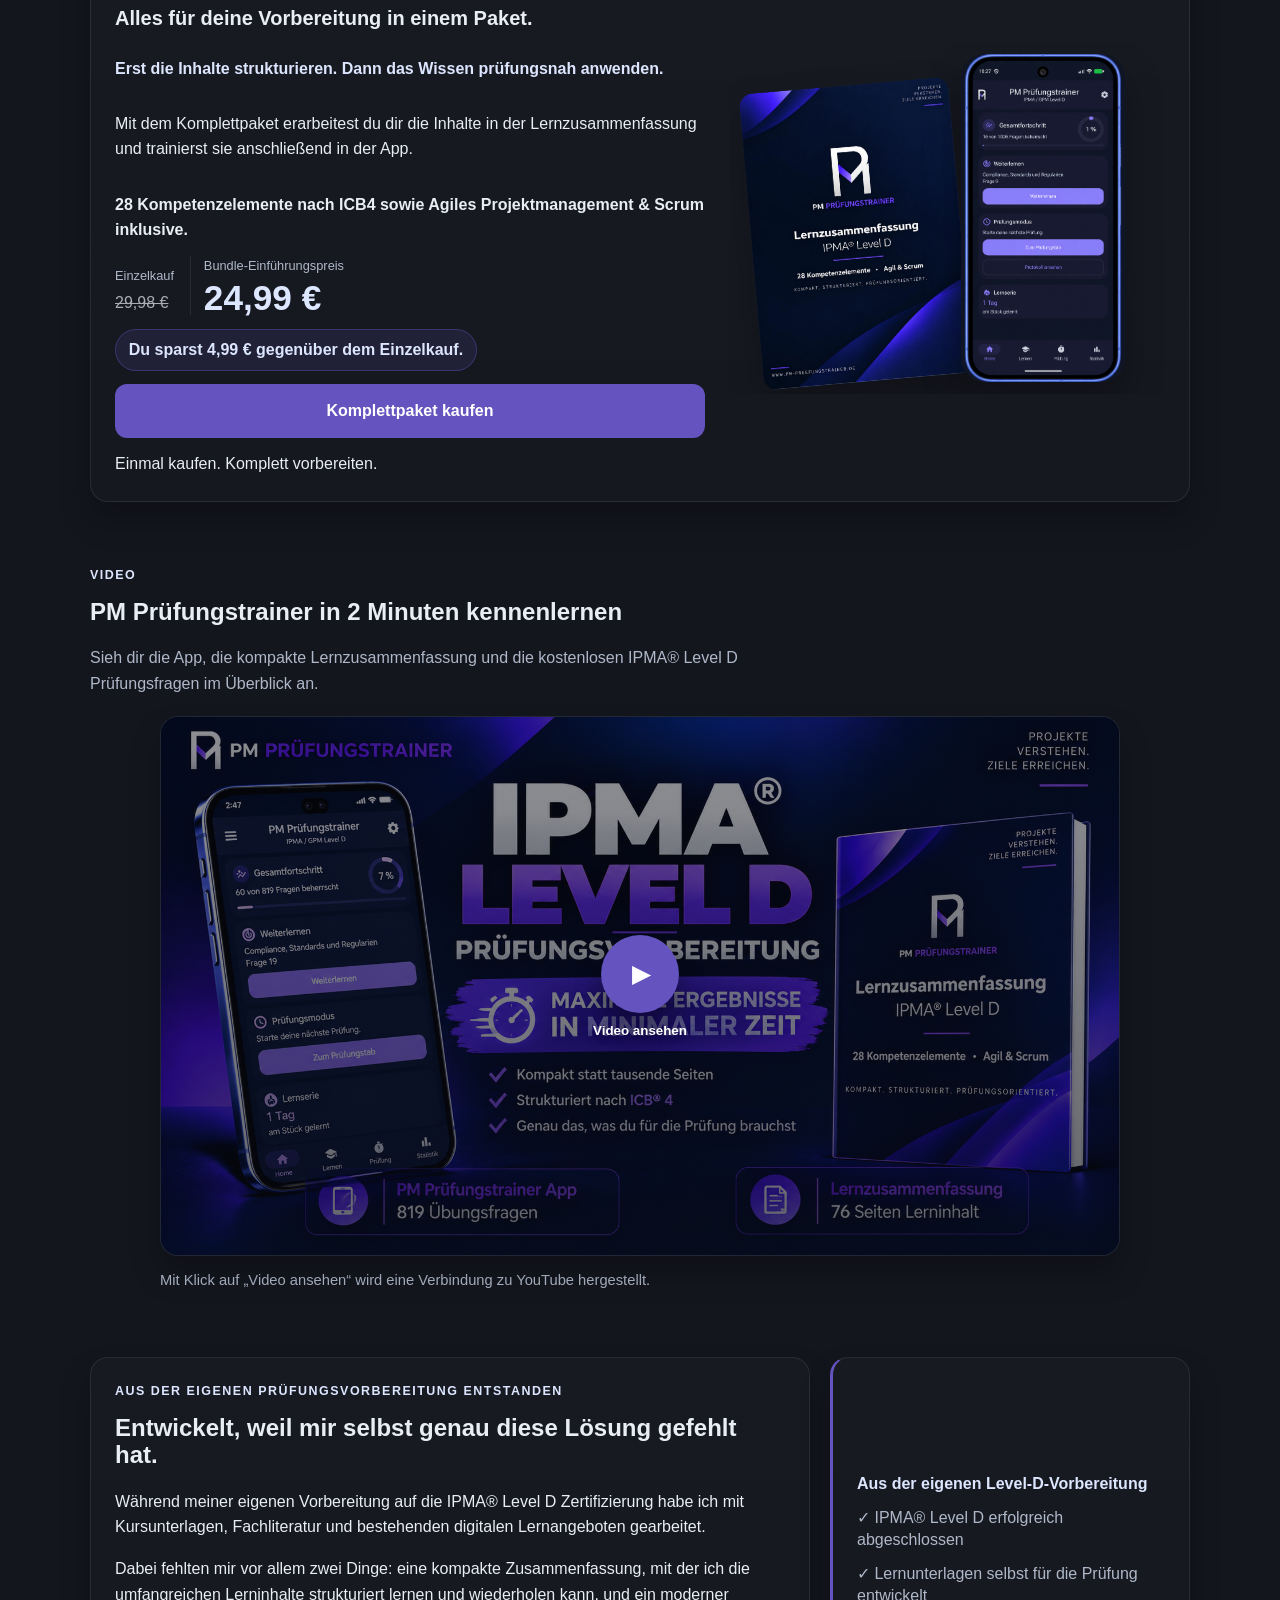
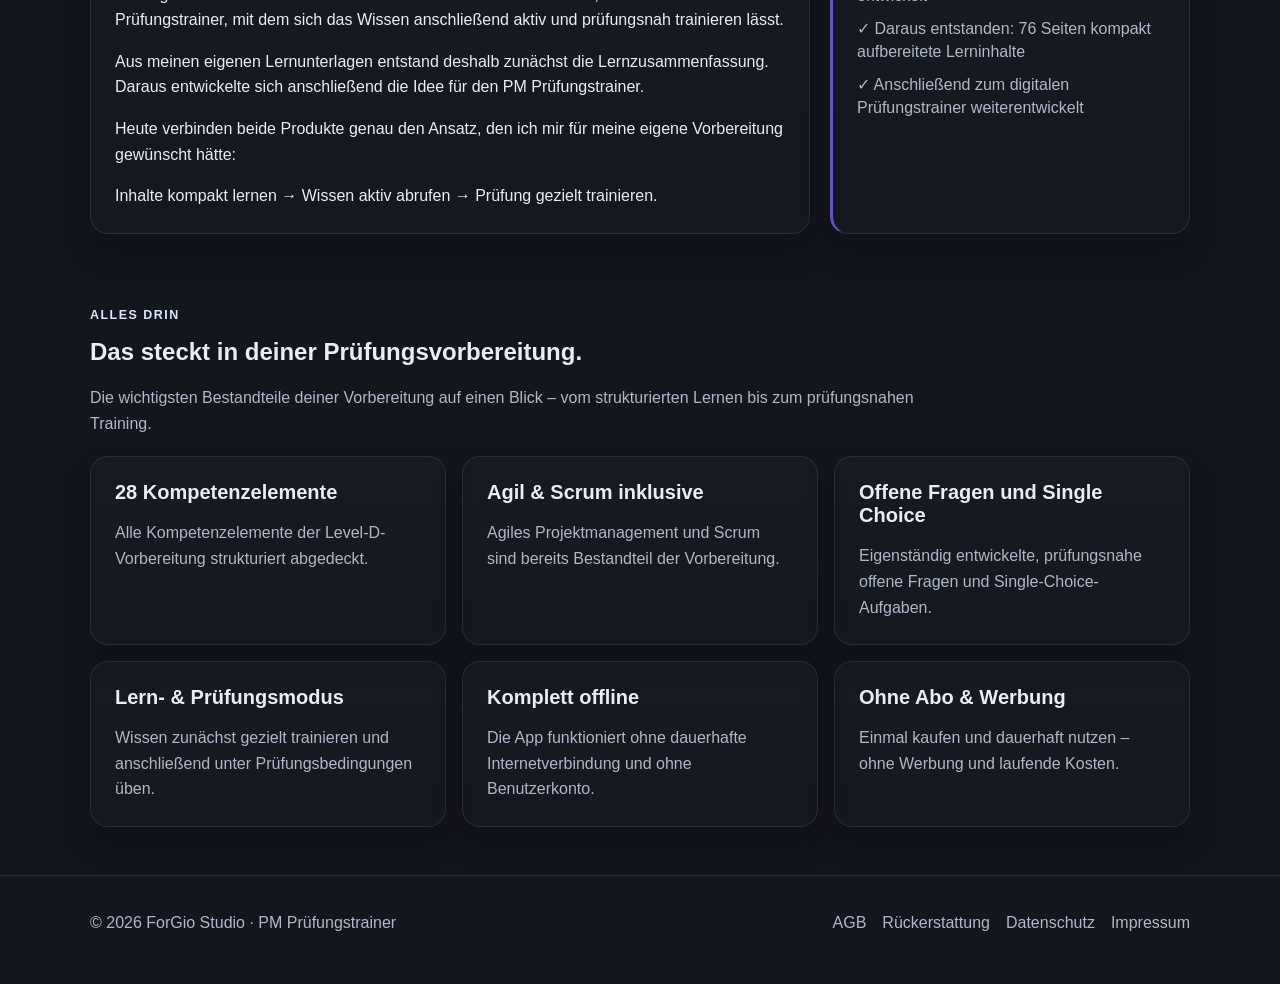
==== commit c0420846: "Browser-Logo auf allen Seiten vereinheitlichen" ====
--- a/index.html
+++ b/index.html
@@ -1,401 +1,397 @@
-<!DOCTYPE html>
-<html lang="de">
-  <head>
-    <meta charset="UTF-8" />
-    <meta name="viewport" content="width=device-width, initial-scale=1.0" />
-    <title>IPMA Level D App & Lernzusammenfassung | PM Prüfungstrainer</title>
-    <meta name="description" content="IPMA Level D App mit 1.006 prüfungsnahen Übungsfragen und kompakte Lernzusammenfassung mit 76 Seiten. Für die gezielte GPM/IPMA Level D Prüfungsvorbereitung." />
-    <link rel="canonical" href="https://pm-pruefungstrainer.de/" />
-    <meta property="og:type" content="website" />
-    <meta property="og:title" content="IPMA Level D App & Lernzusammenfassung | PM Prüfungstrainer" />
-    <meta property="og:description" content="IPMA Level D App mit 1.006 prüfungsnahen Übungsfragen und kompakte Lernzusammenfassung mit 76 Seiten. Für die gezielte GPM/IPMA Level D Prüfungsvorbereitung." />
-    <meta property="og:url" content="https://pm-pruefungstrainer.de/" />
-    <link rel="icon" type="image/x-icon" href="assets/images/favicon.ico" />
-    <link rel="icon" type="image/png" href="assets/images/favicon.png" />
-    <link rel="stylesheet" href="assets/css/style.css" />
-  <link rel="stylesheet" href="assets/css/webapp.css"></head>
-  <body>
-    <header class="site-header">
-      <div class="container nav-wrap">
-        <div class="nav-brand-row">
-          <a href="index.html" class="brand" aria-label="PM Prüfungstrainer Startseite">
-            <img src="assets/images/pm_logo.png" alt="PM Prüfungstrainer Logo" class="brand-logo" />
-            <div class="brand-copy">
-              <span class="brand-name">PM Prüfungstrainer</span>
-              <span class="brand-subtitle">IPMA® / GPM Level D</span>
-            </div>
-          </a>
-          <button class="nav-toggle" type="button" aria-expanded="false" aria-label="Navigation öffnen">
-            <span class="nav-toggle-bars" aria-hidden="true"><span></span><span></span><span></span></span>
-          </button>
-        </div>
-        <nav class="main-nav" aria-label="Hauptnavigation">
-          <a href="index.html" class="active">Start</a>
-          <a href="index.html#angebote">Angebote</a>
+<!DOCTYPE html>
+<html lang="de">
+  <head>
+    <meta charset="UTF-8" />
+    <meta name="viewport" content="width=device-width, initial-scale=1.0" />
+    <title>IPMA Level D App & Lernzusammenfassung | PM Prüfungstrainer</title>
+    <meta name="description" content="IPMA Level D App mit 1.006 prüfungsnahen Übungsfragen und kompakte Lernzusammenfassung mit 76 Seiten. Für die gezielte GPM/IPMA Level D Prüfungsvorbereitung." />
+    <link rel="canonical" href="https://pm-pruefungstrainer.de/" />
+    <meta property="og:type" content="website" />
+    <meta property="og:title" content="IPMA Level D App & Lernzusammenfassung | PM Prüfungstrainer" />
+    <meta property="og:description" content="IPMA Level D App mit 1.006 prüfungsnahen Übungsfragen und kompakte Lernzusammenfassung mit 76 Seiten. Für die gezielte GPM/IPMA Level D Prüfungsvorbereitung." />
+    <meta property="og:url" content="https://pm-pruefungstrainer.de/" />
+    <link rel="stylesheet" href="assets/css/style.css" />
+  <link rel="icon" type="image/png" sizes="256x256" href="assets/images/favicon.png?v=20261127"></head>
+  <body>
+    <header class="site-header">
+      <div class="container nav-wrap">
+        <div class="nav-brand-row">
+          <a href="index.html" class="brand" aria-label="PM Prüfungstrainer Startseite">
+            <img src="assets/images/pm_logo.png" alt="PM Prüfungstrainer Logo" class="brand-logo" />
+            <div class="brand-copy">
+              <span class="brand-name">PM Prüfungstrainer</span>
+              <span class="brand-subtitle">IPMA® / GPM Level D</span>
+            </div>
+          </a>
+          <button class="nav-toggle" type="button" aria-expanded="false" aria-label="Navigation öffnen">
+            <span class="nav-toggle-bars" aria-hidden="true"><span></span><span></span><span></span></span>
+          </button>
+        </div>
+        <nav class="main-nav" aria-label="Hauptnavigation">
+          <a href="index.html" class="active">Start</a>
+          <a href="index.html#angebote">Angebote</a>
           <a href="app.html">App</a>
-          <a href="web-app.html" class="nav-webapp">Web-App</a>
-          <a href="ipma-level-d-lernzusammenfassung.html">Lernzusammenfassung</a>
-          <a href="ipma-level-d-pruefungsfragen.html">Prüfungsfragen</a>
-          <a href="ipma-level-d-pruefungsvorbereitung.html">Prüfungsvorbereitung</a>
-        </nav>
-      </div>
-    </header>
-
-    <main>
-      <section class="hero">
-        <div class="container hero-grid">
-          <div>
-            <p class="eyebrow">IPMA® / GPM Level D Prüfungsvorbereitung</p>
-            <h1>IPMA® Level D: Kompakt lernen. Prüfungsnah trainieren.</h1>
-            <p class="lead">
-              Bereite dich mit einer kompakten Lernzusammenfassung und dem PM Prüfungstrainer vor. Beide decken die 28 Kompetenzelemente nach ICB4 sowie Agiles Projektmanagement & Scrum ab.
-            </p>
-            <div class="cta-row">
-              <a href="#angebote" class="button button-primary">Produkte ansehen</a>
-              <a href="ipma-level-d-pruefungsfragen.html" class="button button-secondary">Kostenlose Prüfungsfragen</a>
-            </div>
-            <p class="hero-facts" style="display:flex; flex-direction:column; align-items:flex-start; gap:0.1rem; margin-top:1rem;">
-              <span>76 Seiten kompakt aufbereitete Lerninhalte · 1.006 Übungsfragen · 28 Kompetenzelemente</span>
-              <span>Agil &amp; Scrum inklusive · ohne Abo</span>
-                <span>56 Fragen direkt online üben · 150 Fragen mit Lösungen als Gratis-PDF</span>
-            </p>
-          </div>
-          <div class="hero-media" style="display:flex; align-items:flex-end; justify-content:center; gap:0; width:min(100%, 420px); margin:0 auto; position:relative; transform:translateX(-18px);">
-            <img src="assets/images/PM_Pruefungstrainer_Lernzusammenfassung_Gesamt_1.png" alt="Cover der PM Prüfungstrainer Lernzusammenfassung" style="width:75%; max-width:325px; height:auto; border-radius:14px; box-shadow:0 18px 35px rgba(0,0,0,0.26); transform:translateX(-18px) rotate(-5deg); z-index:1; position:relative;" />
-            <img src="assets/images/01_home.png" alt="PM Prüfungstrainer App auf dem Smartphone-Startbildschirm" style="width:66%; max-width:340px; height:auto; border-radius:24px; box-shadow:0 20px 38px rgba(0,0,0,0.3); z-index:2; position:relative; margin-left:-18px;" />
-          </div>
-        </div>
-      </section>
-
-      <section id="angebote" class="content-section">
-        <div class="container">
-          <h2>Zwei Werkzeuge. Ein Ziel: gut vorbereitet in die Prüfung.</h2>
-          <p class="section-intro">
-            Nutze Lernzusammenfassung und PM Prüfungstrainer einzeln oder kombiniere beide im günstigeren Komplettpaket.
-          </p>
-          <div class="offers-grid offers-grid-two">
-            <article class="panel offer-card offer-card-compact">
-              <div class="product-copy-wrap">
-                <p class="product-label">IPMA® Level D Lernzusammenfassung</p>
-                <h3>Lernzusammenfassung</h3>
-                <p>
-                  Die Lerninhalte kompakt aufbereitet: Die Lernzusammenfassung bündelt zentrale Inhalte strukturiert und unterstützt eine zeiteffiziente Wiederholung.
-                </p>
-                <ul>
-                  <li>76 Seiten kompakt aufbereitete Lerninhalte</li>
-                  <li>Alle 28 Kompetenzelemente</li>
-                  <li>Agiles Projektmanagement &amp; Scrum inklusive</li>
-                  <li>Definitionen, Modelle, Methoden und Merksätze</li>
-                  <li>Ideal zum Lernen und Wiederholen</li>
-                  <li aria-hidden="true" class="feature-spacer" tabindex="-1"></li>
-                </ul>
-              </div>
-              <div class="price-stack">
-                <span class="price-old">14,99 €</span>
-                <span class="price-new">9,99 €</span>
-                <span class="price-note">Einführungspreis</span>
-              </div>
-              <div class="card-cta-wrap">
-                <a href="ipma-level-d-lernzusammenfassung.html" class="button button-secondary">Zur Lernzusammenfassung</a>
-              </div>
-            </article>
-            <article class="panel offer-card offer-card-compact">
-              <div class="product-copy-wrap">
-                <p class="product-label">PM Prüfungstrainer App</p>
-                <h3>PM Prüfungstrainer App</h3>
-                <p>
-                  Trainiere mit eigenständig entwickelten Übungsfragen zu allen 28 Kompetenzelementen sowie Agilem Projektmanagement &amp; Scrum.
-                </p>
-                <ul>
-                  <li>1.006 Übungsfragen</li>
-                  <li>Offene Fragen mit Musterlösungen &amp; Single Choice</li>
-                  <li>Agiles Projektmanagement &amp; Scrum inklusive</li>
-                  <li>Lern- und Prüfungsmodus</li>
-                  <li>Fragensuche und Filter, Lesezeichen und Schwierig-Markierungen</li>
-                  <li>Komplett offline · keine Werbung · kein Account</li>
-                </ul>
-              </div>
-              <div class="price-stack">
-                <span class="price-old">29,99 €</span>
-                <span class="price-new">19,99 €</span>
-                <span class="price-note">Einführungspreis</span>
-              </div>
-              <div class="card-cta-wrap">
-                <a href="app.html" class="button button-secondary">Zur App</a>
-              </div>
-            </article>
-          </div>
-<section class="panel webapp-teaser" id="web-app"><div><p class="eyebrow">NEU · FÜR IPHONE, TABLET UND COMPUTER</p><h3>Der Prüfungstrainer im Browser.</h3><p>1.006 Übungsfragen, Prüfungssimulation und Statistik – auch ohne Android-Gerät. KI-Bewertung optional über dein eigenes OpenRouter-Konto.</p><p><strong>19,99 € einmalig</strong> · eigenständiger Web-App-Zugang · kein Abo</p></div><a class="button button-secondary" href="web-app.html">Zur Web-App</a></section>
-          <section id="komplettpaket" class="bundle-panel panel">
-            <div class="bundle-copy">
-              <p class="product-label product-label-emph bundle-badge">EMPFOHLEN · BESTES PREIS-LEISTUNGS-PAKET</p>
-              <h3>Alles für deine Vorbereitung in einem Paket.</h3>
-              <p class="bundle-subhead">Erst die Inhalte strukturieren. Dann das Wissen prüfungsnah anwenden.</p>
-              <p>
-                Mit dem Komplettpaket erarbeitest du dir die Inhalte in der Lernzusammenfassung und trainierst sie anschließend in der App.
-              </p>
-              <p class="bundle-highlight">
-                28 Kompetenzelemente nach ICB4 sowie Agiles Projektmanagement &amp; Scrum inklusive.
-              </p>
-              <div class="bundle-pricing">
-                <div class="bundle-price-block">
-                  <span class="bundle-price-label">Einzelkauf</span>
-                  <span class="price-old">29,98 €</span>
-                </div>
-                <div class="bundle-price-block bundle-price-highlight">
-                  <span class="bundle-price-label">Bundle-Einführungspreis</span>
-                  <span class="price-new">24,99 €</span>
-                </div>
-              </div>
-              <p class="bundle-savings">Du sparst 4,99 € gegenüber dem Einzelkauf.</p>
-              <button type="button" class="button button-primary" id="bundle-start-button">
-                Komplettpaket kaufen
-              </button>
-
-              <div id="bundle-verification" hidden style="margin-top:1.5rem;">
-                <h4 style="margin-bottom:0.75rem;">So kaufst du das Komplettpaket</h4>
-
-                <p>
-                  Das Komplettpaket kostet insgesamt <strong>24,99 €</strong>.
-                  Die App kaufst du direkt bei Google Play, die Lernzusammenfassung
-                  anschließend hier zum vergünstigten Bundle-Preis.
-                </p>
-
-                <div style="margin-top:1.25rem; padding:1rem; border:1px solid rgba(127,127,127,0.3); border-radius:10px;">
-                  <p style="margin-top:0;">
-                    <strong>1. App bei Google Play kaufen – 19,99 €</strong>
-                  </p>
-                  <p>
-                    Kaufe zuerst die PM Prüfungstrainer App bei Google Play.
-                    Deine Google-Play-Bestellnummer (<strong>GPA...</strong>) benötigst
-                    du anschließend zur Freischaltung des Bundle-Preises.
-                  </p>
-
-                  <a
-                    href="https://play.google.com/store/apps/details?id=com.georg.ipmaleveldlernapp"
-                    class="button button-secondary"
-                    target="_blank"
-                    rel="noopener noreferrer"
-                  >
-                    App bei Google Play kaufen
-                  </a>
-                </div>
-
-                <div style="margin-top:1rem; padding:1rem; border:1px solid rgba(127,127,127,0.3); border-radius:10px;">
-                  <p style="margin-top:0;">
-                    <strong>2. Lernzusammenfassung kaufen – 5,00 €</strong>
-                  </p>
-                  <p>
-                    Frühestens <strong>2 Stunden nach dem App-Kauf</strong> kannst du
-                    deine Google-Play-Bestellnummer hier prüfen lassen. Nach erfolgreicher
-                    Prüfung öffnet sich automatisch die Zahlung für die
-                    Lernzusammenfassung zum Bundle-Preis von 5,00 €.
-                  </p>
-
-                  <p>
-                    <strong>App bereits gekauft?</strong> Dann kannst du direkt mit
-                    der Prüfung deiner Bestellnummer fortfahren.
-                  </p>
-
-                  <label for="google-order-id" style="display:block; margin-bottom:0.4rem;">
-                    Google-Play-Bestellnummer
-                  </label>
-
-                  <div style="display:flex; flex-wrap:wrap; gap:0.65rem; align-items:center;">
-                    <input
-                      type="text"
-                      id="google-order-id"
-                      name="google-order-id"
-                      placeholder="GPA.1234-5678-9012-34567"
-                      autocomplete="off"
-                      style="box-sizing:border-box; width:min(100%, 360px); min-width:280px; padding:0.75rem 0.85rem;"
-                    />
-
-                    <button type="button" class="button button-primary" id="google-order-check-button">
-                      Kauf prüfen
-                    </button>
-                  </div>
-
-                  <p id="google-order-status" aria-live="polite"></p>
-                </div>
-              </div>
-
-              <p class="bundle-note">Einmal kaufen. Komplett vorbereiten.</p>
-            </div>
-            <div class="bundle-visual">
-              <img class="bundle-visual-doc" src="assets/images/PM_Pruefungstrainer_Lernzusammenfassung_Gesamt_1.png" alt="PM Prüfungstrainer Lernzusammenfassung" />
-              <img class="bundle-visual-app" src="assets/images/01_home.png" alt="PM Prüfungstrainer App" />
-            </div>
-          </section>
-        </div>
-      </section>
-
-      <section class="content-section video-showcase-section">
-        <div class="container">
-          <p class="eyebrow">VIDEO</p>
-          <h2>PM Prüfungstrainer in 2 Minuten kennenlernen</h2>
-          <p class="section-intro">
-            Sieh dir die App, die kompakte Lernzusammenfassung und die kostenlosen IPMA® Level D Prüfungsfragen im Überblick an.
-          </p>
-
-          <div class="video-consent-shell">
-            <button
-              type="button"
-              class="video-consent-button"
-              data-youtube-video-id="852g_wCNmTc"
-              aria-label="YouTube-Video zur IPMA Level D Prüfungsvorbereitung laden"
-            >
-              <img
-                src="assets/images/youtube-pm-pruefungstrainer.png"
-                alt="Vorschau zum YouTube-Video des PM Prüfungstrainers"
-              />
-              <span class="video-consent-overlay" aria-hidden="true"></span>
-              <span class="video-consent-play" aria-hidden="true">
-                <span class="video-consent-play-icon">▶</span>
-                <span class="video-consent-play-text">Video ansehen</span>
-              </span>
-            </button>
-            <p class="video-consent-note">Mit Klick auf „Video ansehen“ wird eine Verbindung zu YouTube hergestellt.</p>
-          </div>
-        </div>
-      </section>
-
-      <section id="app" class="content-section">
-        <div class="container">
-          <div class="origin-grid">
-            <article class="panel origin-copy">
-              <p class="eyebrow">AUS DER EIGENEN PRÜFUNGSVORBEREITUNG ENTSTANDEN</p>
-              <h2>Entwickelt, weil mir selbst genau diese Lösung gefehlt hat.</h2>
-              <p>
-                Während meiner eigenen Vorbereitung auf die IPMA® Level D Zertifizierung habe ich mit Kursunterlagen, Fachliteratur und bestehenden digitalen Lernangeboten gearbeitet.
-              </p>
-              <p>
-                Dabei fehlten mir vor allem zwei Dinge: eine kompakte Zusammenfassung, mit der ich die umfangreichen Lerninhalte strukturiert lernen und wiederholen kann, und ein moderner Prüfungstrainer, mit dem sich das Wissen anschließend aktiv und prüfungsnah trainieren lässt.
-              </p>
-              <p>
-                Aus meinen eigenen Lernunterlagen entstand deshalb zunächst die Lernzusammenfassung. Daraus entwickelte sich anschließend die Idee für den PM Prüfungstrainer.
-              </p>
-              <p>
-                Heute verbinden beide Produkte genau den Ansatz, den ich mir für meine eigene Vorbereitung gewünscht hätte:
-              </p>
-              <p>
-                Inhalte kompakt lernen → Wissen aktiv abrufen → Prüfung gezielt trainieren.
-              </p>
-            </article>
-            <aside class="panel origin-trust">
-              <p class="origin-trust-label">Aus der eigenen Level-D-Vorbereitung</p>
-              <ul class="trust-list">
-                <li>✓ IPMA® Level D erfolgreich abgeschlossen</li>
-                <li>✓ Lernunterlagen selbst für die Prüfung entwickelt</li>
-                <li>✓ Daraus entstanden: 76 Seiten kompakt aufbereitete Lerninhalte</li>
-                <li>✓ Anschließend zum digitalen Prüfungstrainer weiterentwickelt</li>
-              </ul>
-            </aside>
-          </div>
-        </div>
-      </section>
-
-      <section id="lernzusammenfassung" class="content-section">
-        <div class="container">
-          <div class="usp-block">
-            <p class="eyebrow">ALLES DRIN</p>
-            <h2>Das steckt in deiner Prüfungsvorbereitung.</h2>
-            <p class="usp-intro">
-              Die wichtigsten Bestandteile deiner Vorbereitung auf einen Blick – vom strukturierten Lernen bis zum prüfungsnahen Training.
-            </p>
-            <div class="usp-grid">
-              <article class="panel usp-card">
-                <h3>28 Kompetenzelemente</h3>
-                <p>Alle Kompetenzelemente der Level-D-Vorbereitung strukturiert abgedeckt.</p>
-              </article>
-              <article class="panel usp-card">
-                <h3>Agil &amp; Scrum inklusive</h3>
-                <p>Agiles Projektmanagement und Scrum sind bereits Bestandteil der Vorbereitung.</p>
-              </article>
-              <article class="panel usp-card">
-                <h3>Offene Fragen und Single Choice</h3>
-                <p>Eigenständig entwickelte, prüfungsnahe offene Fragen und Single-Choice-Aufgaben.</p>
-              </article>
-              <article class="panel usp-card">
-                <h3>Lern- &amp; Prüfungsmodus</h3>
-                <p>Wissen zunächst gezielt trainieren und anschließend unter Prüfungsbedingungen üben.</p>
-              </article>
-              <article class="panel usp-card">
-                <h3>Komplett offline</h3>
-                <p>Die App funktioniert ohne dauerhafte Internetverbindung und ohne Benutzerkonto.</p>
-              </article>
-              <article class="panel usp-card">
-                <h3>Ohne Abo &amp; Werbung</h3>
-                <p>Einmal kaufen und dauerhaft nutzen – ohne Werbung und laufende Kosten.</p>
-              </article>
-            </div>
-          </div>
-        </div>
-      </section>
-    </main>
-
-    <footer class="site-footer">
-      <div class="container footer-wrap">
-        <p>© 2026 ForGio Studio · PM Prüfungstrainer</p>
-        <div class="footer-links">
-          <a href="agb.html">AGB</a>
-          <a href="rueckerstattung.html">Rückerstattung</a>
-          <a href="datenschutz.html">Datenschutz</a>
-          <a href="impressum.html">Impressum</a>
-        </div>
-      </div>
-    </footer>
-    <script src="https://cdn.paddle.com/paddle/v2/paddle.js" defer></script>
-    <script src="assets/js/paddle-checkout.js" defer></script>
-    <script src="assets/js/main.js" defer></script>
-    <script>
-      window.addEventListener("DOMContentLoaded", function () {
-        const bundleStartButton = document.getElementById("bundle-start-button");
-        const bundleVerification = document.getElementById("bundle-verification");
-
-        if (!bundleStartButton || !bundleVerification) return;
-
-        bundleStartButton.addEventListener("click", function () {
-          window.setTimeout(function () {
-            if (document.activeElement && document.activeElement.id === "google-order-id") {
-              document.activeElement.blur();
-            }
-
-            bundleVerification.scrollIntoView({
-              behavior: "smooth",
-              block: "start"
-            });
-          }, 0);
-        });
-      });
-    </script>
-    <script>
-      window.addEventListener("DOMContentLoaded", function () {
-        const consentButton = document.querySelector(".video-consent-button[data-youtube-video-id]");
-        const consentShell = consentButton ? consentButton.closest(".video-consent-shell") : null;
-        const consentNote = consentShell ? consentShell.querySelector(".video-consent-note") : null;
-
-        if (!consentButton) return;
-
-        consentButton.addEventListener("click", function () {
-          const videoId = consentButton.getAttribute("data-youtube-video-id");
-          if (!videoId) return;
-
-          const iframe = document.createElement("iframe");
-          iframe.className = "video-consent-frame";
-          iframe.title = "IPMA Level D Prüfungsvorbereitung – PM Prüfungstrainer";
-          iframe.allow =
-            "accelerometer; autoplay; clipboard-write; encrypted-media; gyroscope; picture-in-picture; web-share";
-          iframe.allowFullscreen = true;
-          iframe.src = "https://www.youtube-nocookie.com/embed/" + videoId + "?autoplay=1";
-
-          if (consentNote) {
-            consentNote.remove();
-          }
-
-          consentButton.replaceWith(iframe);
-        });
-      });
-    </script>
-  </body>
-</html>
+          <a href="ipma-level-d-lernzusammenfassung.html">Lernzusammenfassung</a>
+          <a href="ipma-level-d-pruefungsfragen.html">Prüfungsfragen</a>
+          <a href="ipma-level-d-pruefungsvorbereitung.html">Prüfungsvorbereitung</a>
+        </nav>
+      </div>
+    </header>
+
+    <main>
+      <section class="hero">
+        <div class="container hero-grid">
+          <div>
+            <p class="eyebrow">IPMA® / GPM Level D Prüfungsvorbereitung</p>
+            <h1>IPMA® Level D: Kompakt lernen. Prüfungsnah trainieren.</h1>
+            <p class="lead">
+              Bereite dich mit einer kompakten Lernzusammenfassung und dem PM Prüfungstrainer vor. Beide decken die 28 Kompetenzelemente nach ICB4 sowie Agiles Projektmanagement & Scrum ab.
+            </p>
+            <div class="cta-row">
+              <a href="#angebote" class="button button-primary">Produkte ansehen</a>
+              <a href="ipma-level-d-pruefungsfragen.html" class="button button-secondary">Kostenlose Prüfungsfragen</a>
+            </div>
+            <p class="hero-facts" style="display:flex; flex-direction:column; align-items:flex-start; gap:0.1rem; margin-top:1rem;">
+              <span>76 Seiten kompakt aufbereitete Lerninhalte · 1.006 Übungsfragen · 28 Kompetenzelemente</span>
+              <span>Agil &amp; Scrum inklusive · ohne Abo</span>
+                <span>56 Fragen direkt online üben · 150 Fragen mit Lösungen als Gratis-PDF</span>
+            </p>
+          </div>
+          <div class="hero-media" style="display:flex; align-items:flex-end; justify-content:center; gap:0; width:min(100%, 420px); margin:0 auto; position:relative; transform:translateX(-18px);">
+            <img src="assets/images/PM_Pruefungstrainer_Lernzusammenfassung_Gesamt_1.png" alt="Cover der PM Prüfungstrainer Lernzusammenfassung" style="width:75%; max-width:325px; height:auto; border-radius:14px; box-shadow:0 18px 35px rgba(0,0,0,0.26); transform:translateX(-18px) rotate(-5deg); z-index:1; position:relative;" />
+            <img src="assets/images/01_home.png" alt="PM Prüfungstrainer App auf dem Smartphone-Startbildschirm" style="width:66%; max-width:340px; height:auto; border-radius:24px; box-shadow:0 20px 38px rgba(0,0,0,0.3); z-index:2; position:relative; margin-left:-18px;" />
+          </div>
+        </div>
+      </section>
+
+      <section id="angebote" class="content-section">
+        <div class="container">
+          <h2>Zwei Werkzeuge. Ein Ziel: gut vorbereitet in die Prüfung.</h2>
+          <p class="section-intro">
+            Nutze Lernzusammenfassung und PM Prüfungstrainer einzeln oder kombiniere beide im günstigeren Komplettpaket.
+          </p>
+          <div class="offers-grid offers-grid-two">
+            <article class="panel offer-card offer-card-compact">
+              <div class="product-copy-wrap">
+                <p class="product-label">IPMA® Level D Lernzusammenfassung</p>
+                <h3>Lernzusammenfassung</h3>
+                <p>
+                  Die Lerninhalte kompakt aufbereitet: Die Lernzusammenfassung bündelt zentrale Inhalte strukturiert und unterstützt eine zeiteffiziente Wiederholung.
+                </p>
+                <ul>
+                  <li>76 Seiten kompakt aufbereitete Lerninhalte</li>
+                  <li>Alle 28 Kompetenzelemente</li>
+                  <li>Agiles Projektmanagement &amp; Scrum inklusive</li>
+                  <li>Definitionen, Modelle, Methoden und Merksätze</li>
+                  <li>Ideal zum Lernen und Wiederholen</li>
+                  <li aria-hidden="true" class="feature-spacer" tabindex="-1"></li>
+                </ul>
+              </div>
+              <div class="price-stack">
+                <span class="price-old">14,99 €</span>
+                <span class="price-new">9,99 €</span>
+                <span class="price-note">Einführungspreis</span>
+              </div>
+              <div class="card-cta-wrap">
+                <a href="ipma-level-d-lernzusammenfassung.html" class="button button-secondary">Zur Lernzusammenfassung</a>
+              </div>
+            </article>
+            <article class="panel offer-card offer-card-compact">
+              <div class="product-copy-wrap">
+                <p class="product-label">PM Prüfungstrainer App</p>
+                <h3>PM Prüfungstrainer App</h3>
+                <p>
+                  Trainiere mit eigenständig entwickelten Übungsfragen zu allen 28 Kompetenzelementen sowie Agilem Projektmanagement &amp; Scrum.
+                </p>
+                <ul>
+                  <li>1.006 Übungsfragen</li>
+                  <li>Offene Fragen mit Musterlösungen &amp; Single Choice</li>
+                  <li>Agiles Projektmanagement &amp; Scrum inklusive</li>
+                  <li>Lern- und Prüfungsmodus</li>
+                  <li>Fragensuche und Filter, Lesezeichen und Schwierig-Markierungen</li>
+                  <li>Komplett offline · keine Werbung · kein Account</li>
+                </ul>
+              </div>
+              <div class="price-stack">
+                <span class="price-old">29,99 €</span>
+                <span class="price-new">19,99 €</span>
+                <span class="price-note">Einführungspreis</span>
+              </div>
+              <div class="card-cta-wrap">
+                <a href="app.html" class="button button-secondary">Zur App</a>
+              </div>
+            </article>
+          </div>
+          <section id="komplettpaket" class="bundle-panel panel">
+            <div class="bundle-copy">
+              <p class="product-label product-label-emph bundle-badge">EMPFOHLEN · BESTES PREIS-LEISTUNGS-PAKET</p>
+              <h3>Alles für deine Vorbereitung in einem Paket.</h3>
+              <p class="bundle-subhead">Erst die Inhalte strukturieren. Dann das Wissen prüfungsnah anwenden.</p>
+              <p>
+                Mit dem Komplettpaket erarbeitest du dir die Inhalte in der Lernzusammenfassung und trainierst sie anschließend in der App.
+              </p>
+              <p class="bundle-highlight">
+                28 Kompetenzelemente nach ICB4 sowie Agiles Projektmanagement &amp; Scrum inklusive.
+              </p>
+              <div class="bundle-pricing">
+                <div class="bundle-price-block">
+                  <span class="bundle-price-label">Einzelkauf</span>
+                  <span class="price-old">29,98 €</span>
+                </div>
+                <div class="bundle-price-block bundle-price-highlight">
+                  <span class="bundle-price-label">Bundle-Einführungspreis</span>
+                  <span class="price-new">24,99 €</span>
+                </div>
+              </div>
+              <p class="bundle-savings">Du sparst 4,99 € gegenüber dem Einzelkauf.</p>
+              <button type="button" class="button button-primary" id="bundle-start-button">
+                Komplettpaket kaufen
+              </button>
+
+              <div id="bundle-verification" hidden style="margin-top:1.5rem;">
+                <h4 style="margin-bottom:0.75rem;">So kaufst du das Komplettpaket</h4>
+
+                <p>
+                  Das Komplettpaket kostet insgesamt <strong>24,99 €</strong>.
+                  Die App kaufst du direkt bei Google Play, die Lernzusammenfassung
+                  anschließend hier zum vergünstigten Bundle-Preis.
+                </p>
+
+                <div style="margin-top:1.25rem; padding:1rem; border:1px solid rgba(127,127,127,0.3); border-radius:10px;">
+                  <p style="margin-top:0;">
+                    <strong>1. App bei Google Play kaufen – 19,99 €</strong>
+                  </p>
+                  <p>
+                    Kaufe zuerst die PM Prüfungstrainer App bei Google Play.
+                    Deine Google-Play-Bestellnummer (<strong>GPA...</strong>) benötigst
+                    du anschließend zur Freischaltung des Bundle-Preises.
+                  </p>
+
+                  <a
+                    href="https://play.google.com/store/apps/details?id=com.georg.ipmaleveldlernapp"
+                    class="button button-secondary"
+                    target="_blank"
+                    rel="noopener noreferrer"
+                  >
+                    App bei Google Play kaufen
+                  </a>
+                </div>
+
+                <div style="margin-top:1rem; padding:1rem; border:1px solid rgba(127,127,127,0.3); border-radius:10px;">
+                  <p style="margin-top:0;">
+                    <strong>2. Lernzusammenfassung kaufen – 5,00 €</strong>
+                  </p>
+                  <p>
+                    Frühestens <strong>2 Stunden nach dem App-Kauf</strong> kannst du
+                    deine Google-Play-Bestellnummer hier prüfen lassen. Nach erfolgreicher
+                    Prüfung öffnet sich automatisch die Zahlung für die
+                    Lernzusammenfassung zum Bundle-Preis von 5,00 €.
+                  </p>
+
+                  <p>
+                    <strong>App bereits gekauft?</strong> Dann kannst du direkt mit
+                    der Prüfung deiner Bestellnummer fortfahren.
+                  </p>
+
+                  <label for="google-order-id" style="display:block; margin-bottom:0.4rem;">
+                    Google-Play-Bestellnummer
+                  </label>
+
+                  <div style="display:flex; flex-wrap:wrap; gap:0.65rem; align-items:center;">
+                    <input
+                      type="text"
+                      id="google-order-id"
+                      name="google-order-id"
+                      placeholder="GPA.1234-5678-9012-34567"
+                      autocomplete="off"
+                      style="box-sizing:border-box; width:min(100%, 360px); min-width:280px; padding:0.75rem 0.85rem;"
+                    />
+
+                    <button type="button" class="button button-primary" id="google-order-check-button">
+                      Kauf prüfen
+                    </button>
+                  </div>
+
+                  <p id="google-order-status" aria-live="polite"></p>
+                </div>
+              </div>
+
+              <p class="bundle-note">Einmal kaufen. Komplett vorbereiten.</p>
+            </div>
+            <div class="bundle-visual">
+              <img class="bundle-visual-doc" src="assets/images/PM_Pruefungstrainer_Lernzusammenfassung_Gesamt_1.png" alt="PM Prüfungstrainer Lernzusammenfassung" />
+              <img class="bundle-visual-app" src="assets/images/01_home.png" alt="PM Prüfungstrainer App" />
+            </div>
+          </section>
+        </div>
+      </section>
+
+      <section class="content-section video-showcase-section">
+        <div class="container">
+          <p class="eyebrow">VIDEO</p>
+          <h2>PM Prüfungstrainer in 2 Minuten kennenlernen</h2>
+          <p class="section-intro">
+            Sieh dir die App, die kompakte Lernzusammenfassung und die kostenlosen IPMA® Level D Prüfungsfragen im Überblick an.
+          </p>
+
+          <div class="video-consent-shell">
+            <button
+              type="button"
+              class="video-consent-button"
+              data-youtube-video-id="852g_wCNmTc"
+              aria-label="YouTube-Video zur IPMA Level D Prüfungsvorbereitung laden"
+            >
+              <img
+                src="assets/images/youtube-pm-pruefungstrainer.png"
+                alt="Vorschau zum YouTube-Video des PM Prüfungstrainers"
+              />
+              <span class="video-consent-overlay" aria-hidden="true"></span>
+              <span class="video-consent-play" aria-hidden="true">
+                <span class="video-consent-play-icon">▶</span>
+                <span class="video-consent-play-text">Video ansehen</span>
+              </span>
+            </button>
+            <p class="video-consent-note">Mit Klick auf „Video ansehen“ wird eine Verbindung zu YouTube hergestellt.</p>
+          </div>
+        </div>
+      </section>
+
+      <section id="app" class="content-section">
+        <div class="container">
+          <div class="origin-grid">
+            <article class="panel origin-copy">
+              <p class="eyebrow">AUS DER EIGENEN PRÜFUNGSVORBEREITUNG ENTSTANDEN</p>
+              <h2>Entwickelt, weil mir selbst genau diese Lösung gefehlt hat.</h2>
+              <p>
+                Während meiner eigenen Vorbereitung auf die IPMA® Level D Zertifizierung habe ich mit Kursunterlagen, Fachliteratur und bestehenden digitalen Lernangeboten gearbeitet.
+              </p>
+              <p>
+                Dabei fehlten mir vor allem zwei Dinge: eine kompakte Zusammenfassung, mit der ich die umfangreichen Lerninhalte strukturiert lernen und wiederholen kann, und ein moderner Prüfungstrainer, mit dem sich das Wissen anschließend aktiv und prüfungsnah trainieren lässt.
+              </p>
+              <p>
+                Aus meinen eigenen Lernunterlagen entstand deshalb zunächst die Lernzusammenfassung. Daraus entwickelte sich anschließend die Idee für den PM Prüfungstrainer.
+              </p>
+              <p>
+                Heute verbinden beide Produkte genau den Ansatz, den ich mir für meine eigene Vorbereitung gewünscht hätte:
+              </p>
+              <p>
+                Inhalte kompakt lernen → Wissen aktiv abrufen → Prüfung gezielt trainieren.
+              </p>
+            </article>
+            <aside class="panel origin-trust">
+              <p class="origin-trust-label">Aus der eigenen Level-D-Vorbereitung</p>
+              <ul class="trust-list">
+                <li>✓ IPMA® Level D erfolgreich abgeschlossen</li>
+                <li>✓ Lernunterlagen selbst für die Prüfung entwickelt</li>
+                <li>✓ Daraus entstanden: 76 Seiten kompakt aufbereitete Lerninhalte</li>
+                <li>✓ Anschließend zum digitalen Prüfungstrainer weiterentwickelt</li>
+              </ul>
+            </aside>
+          </div>
+        </div>
+      </section>
+
+      <section id="lernzusammenfassung" class="content-section">
+        <div class="container">
+          <div class="usp-block">
+            <p class="eyebrow">ALLES DRIN</p>
+            <h2>Das steckt in deiner Prüfungsvorbereitung.</h2>
+            <p class="usp-intro">
+              Die wichtigsten Bestandteile deiner Vorbereitung auf einen Blick – vom strukturierten Lernen bis zum prüfungsnahen Training.
+            </p>
+            <div class="usp-grid">
+              <article class="panel usp-card">
+                <h3>28 Kompetenzelemente</h3>
+                <p>Alle Kompetenzelemente der Level-D-Vorbereitung strukturiert abgedeckt.</p>
+              </article>
+              <article class="panel usp-card">
+                <h3>Agil &amp; Scrum inklusive</h3>
+                <p>Agiles Projektmanagement und Scrum sind bereits Bestandteil der Vorbereitung.</p>
+              </article>
+              <article class="panel usp-card">
+                <h3>Offene Fragen und Single Choice</h3>
+                <p>Eigenständig entwickelte, prüfungsnahe offene Fragen und Single-Choice-Aufgaben.</p>
+              </article>
+              <article class="panel usp-card">
+                <h3>Lern- &amp; Prüfungsmodus</h3>
+                <p>Wissen zunächst gezielt trainieren und anschließend unter Prüfungsbedingungen üben.</p>
+              </article>
+              <article class="panel usp-card">
+                <h3>Komplett offline</h3>
+                <p>Die App funktioniert ohne dauerhafte Internetverbindung und ohne Benutzerkonto.</p>
+              </article>
+              <article class="panel usp-card">
+                <h3>Ohne Abo &amp; Werbung</h3>
+                <p>Einmal kaufen und dauerhaft nutzen – ohne Werbung und laufende Kosten.</p>
+              </article>
+            </div>
+          </div>
+        </div>
+      </section>
+    </main>
+
+    <footer class="site-footer">
+      <div class="container footer-wrap">
+        <p>© 2026 ForGio Studio · PM Prüfungstrainer</p>
+        <div class="footer-links">
+          <a href="agb.html">AGB</a>
+          <a href="rueckerstattung.html">Rückerstattung</a>
+          <a href="datenschutz.html">Datenschutz</a>
+          <a href="impressum.html">Impressum</a>
+        </div>
+      </div>
+    </footer>
+    <script src="https://cdn.paddle.com/paddle/v2/paddle.js" defer></script>
+    <script src="assets/js/paddle-checkout.js" defer></script>
+    <script src="assets/js/main.js" defer></script>
+    <script>
+      window.addEventListener("DOMContentLoaded", function () {
+        const bundleStartButton = document.getElementById("bundle-start-button");
+        const bundleVerification = document.getElementById("bundle-verification");
+
+        if (!bundleStartButton || !bundleVerification) return;
+
+        bundleStartButton.addEventListener("click", function () {
+          window.setTimeout(function () {
+            if (document.activeElement && document.activeElement.id === "google-order-id") {
+              document.activeElement.blur();
+            }
+
+            bundleVerification.scrollIntoView({
+              behavior: "smooth",
+              block: "start"
+            });
+          }, 0);
+        });
+      });
+    </script>
+    <script>
+      window.addEventListener("DOMContentLoaded", function () {
+        const consentButton = document.querySelector(".video-consent-button[data-youtube-video-id]");
+        const consentShell = consentButton ? consentButton.closest(".video-consent-shell") : null;
+        const consentNote = consentShell ? consentShell.querySelector(".video-consent-note") : null;
+
+        if (!consentButton) return;
+
+        consentButton.addEventListener("click", function () {
+          const videoId = consentButton.getAttribute("data-youtube-video-id");
+          if (!videoId) return;
+
+          const iframe = document.createElement("iframe");
+          iframe.className = "video-consent-frame";
+          iframe.title = "IPMA Level D Prüfungsvorbereitung – PM Prüfungstrainer";
+          iframe.allow =
+            "accelerometer; autoplay; clipboard-write; encrypted-media; gyroscope; picture-in-picture; web-share";
+          iframe.allowFullscreen = true;
+          iframe.src = "https://www.youtube-nocookie.com/embed/" + videoId + "?autoplay=1";
+
+          if (consentNote) {
+            consentNote.remove();
+          }
+
+          consentButton.replaceWith(iframe);
+        });
+      });
+    </script>
+  </body>
+</html>
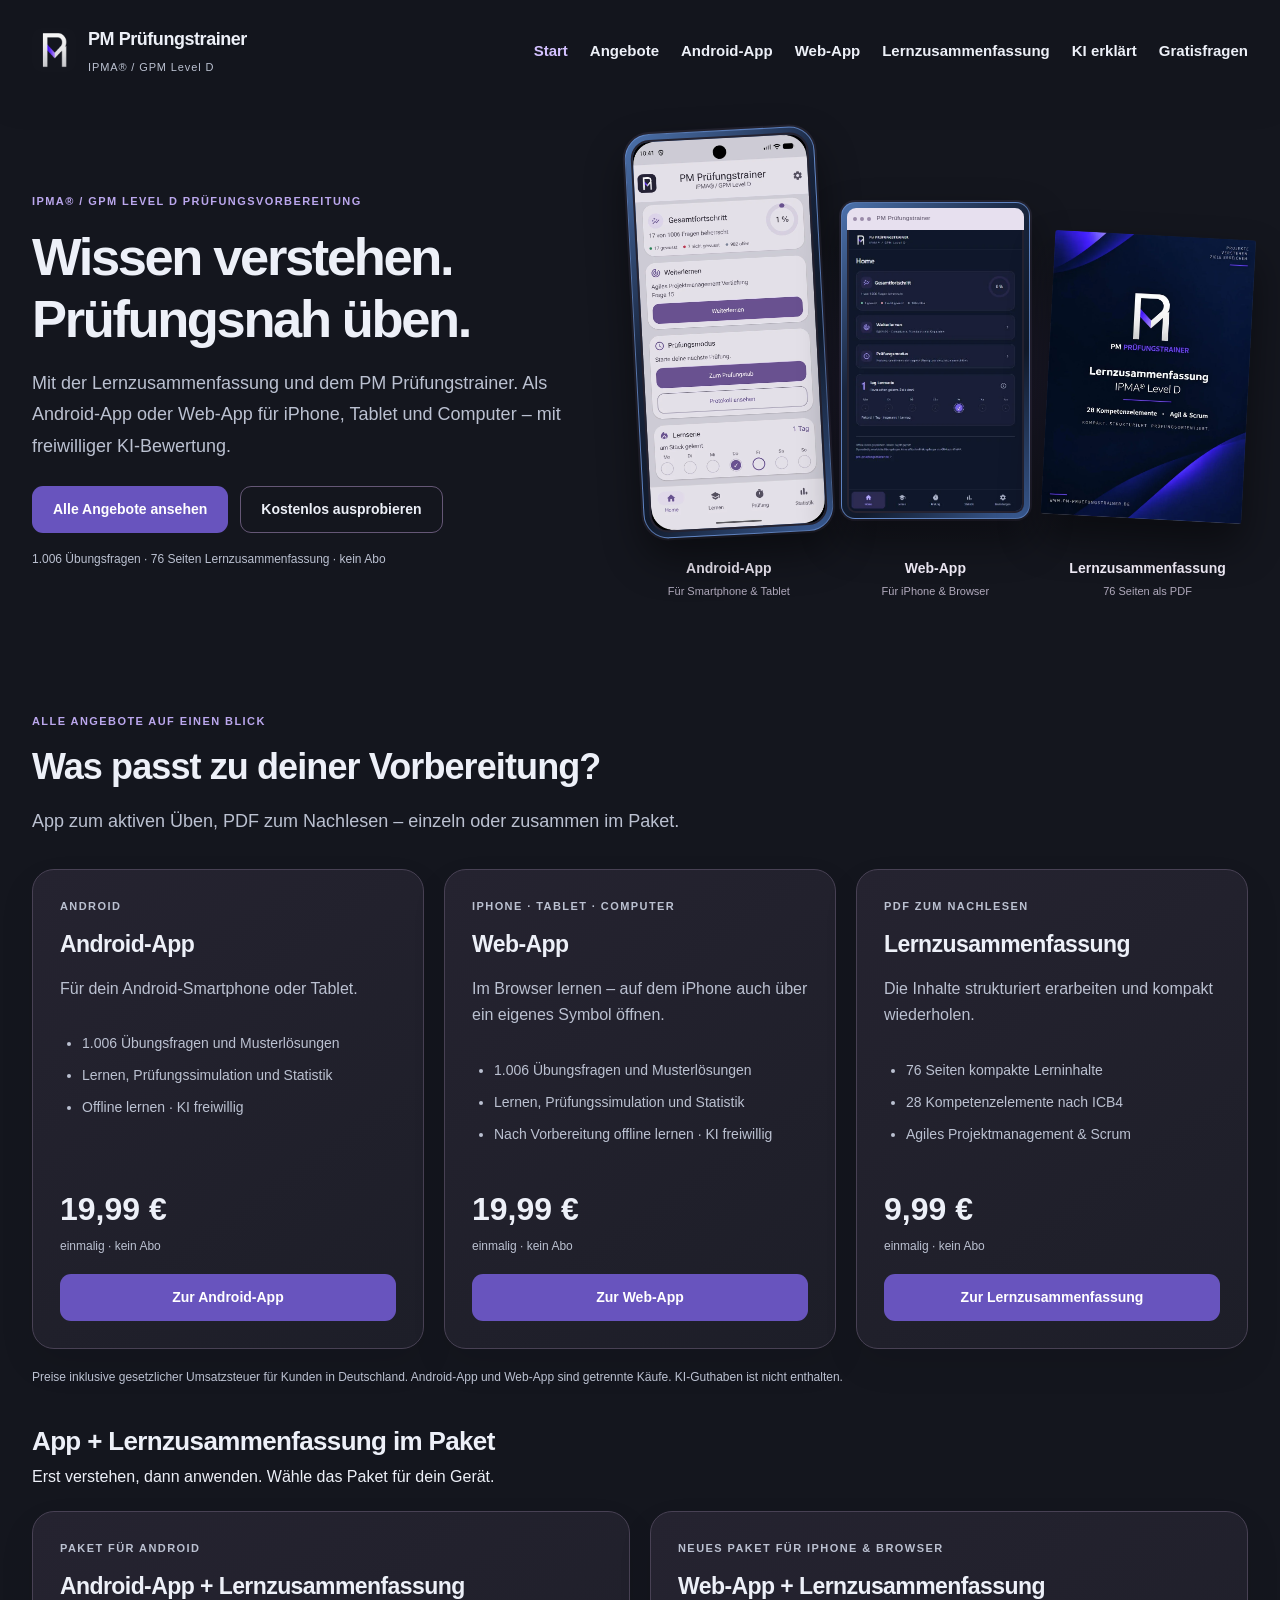
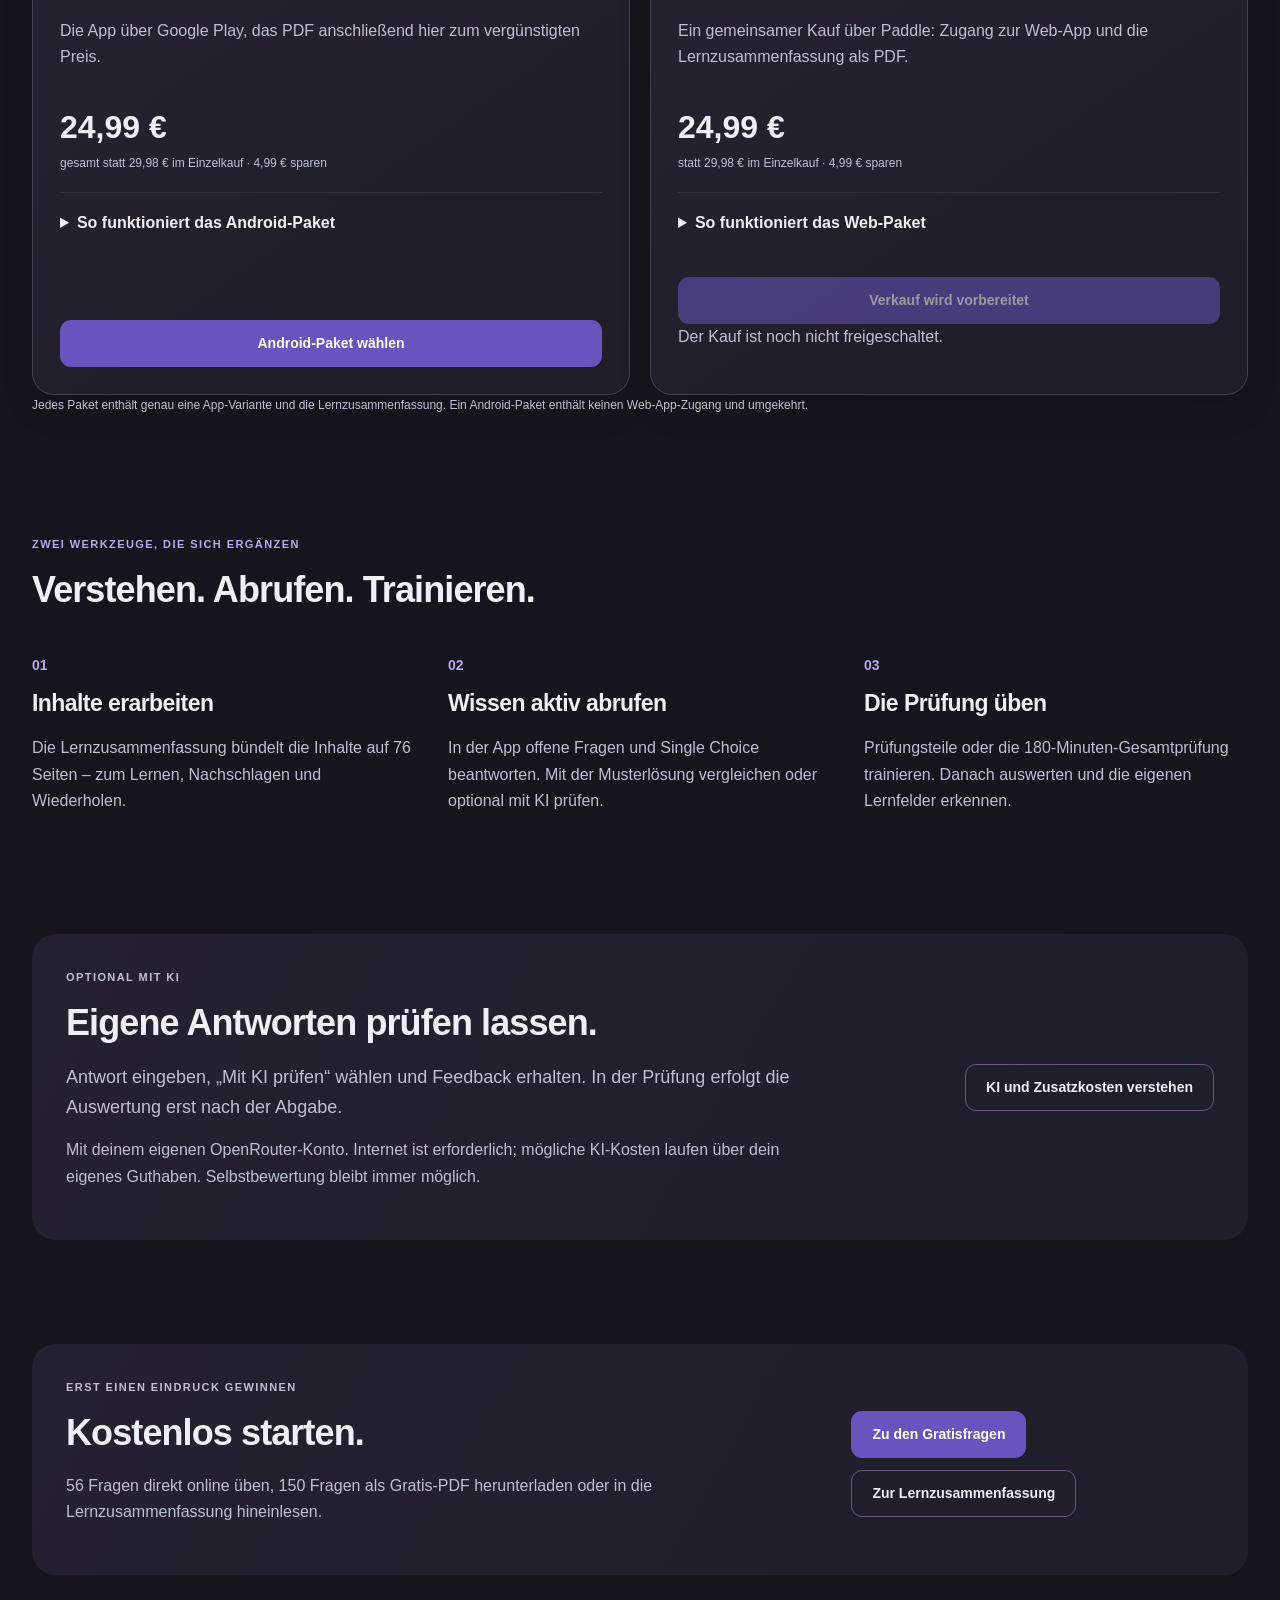
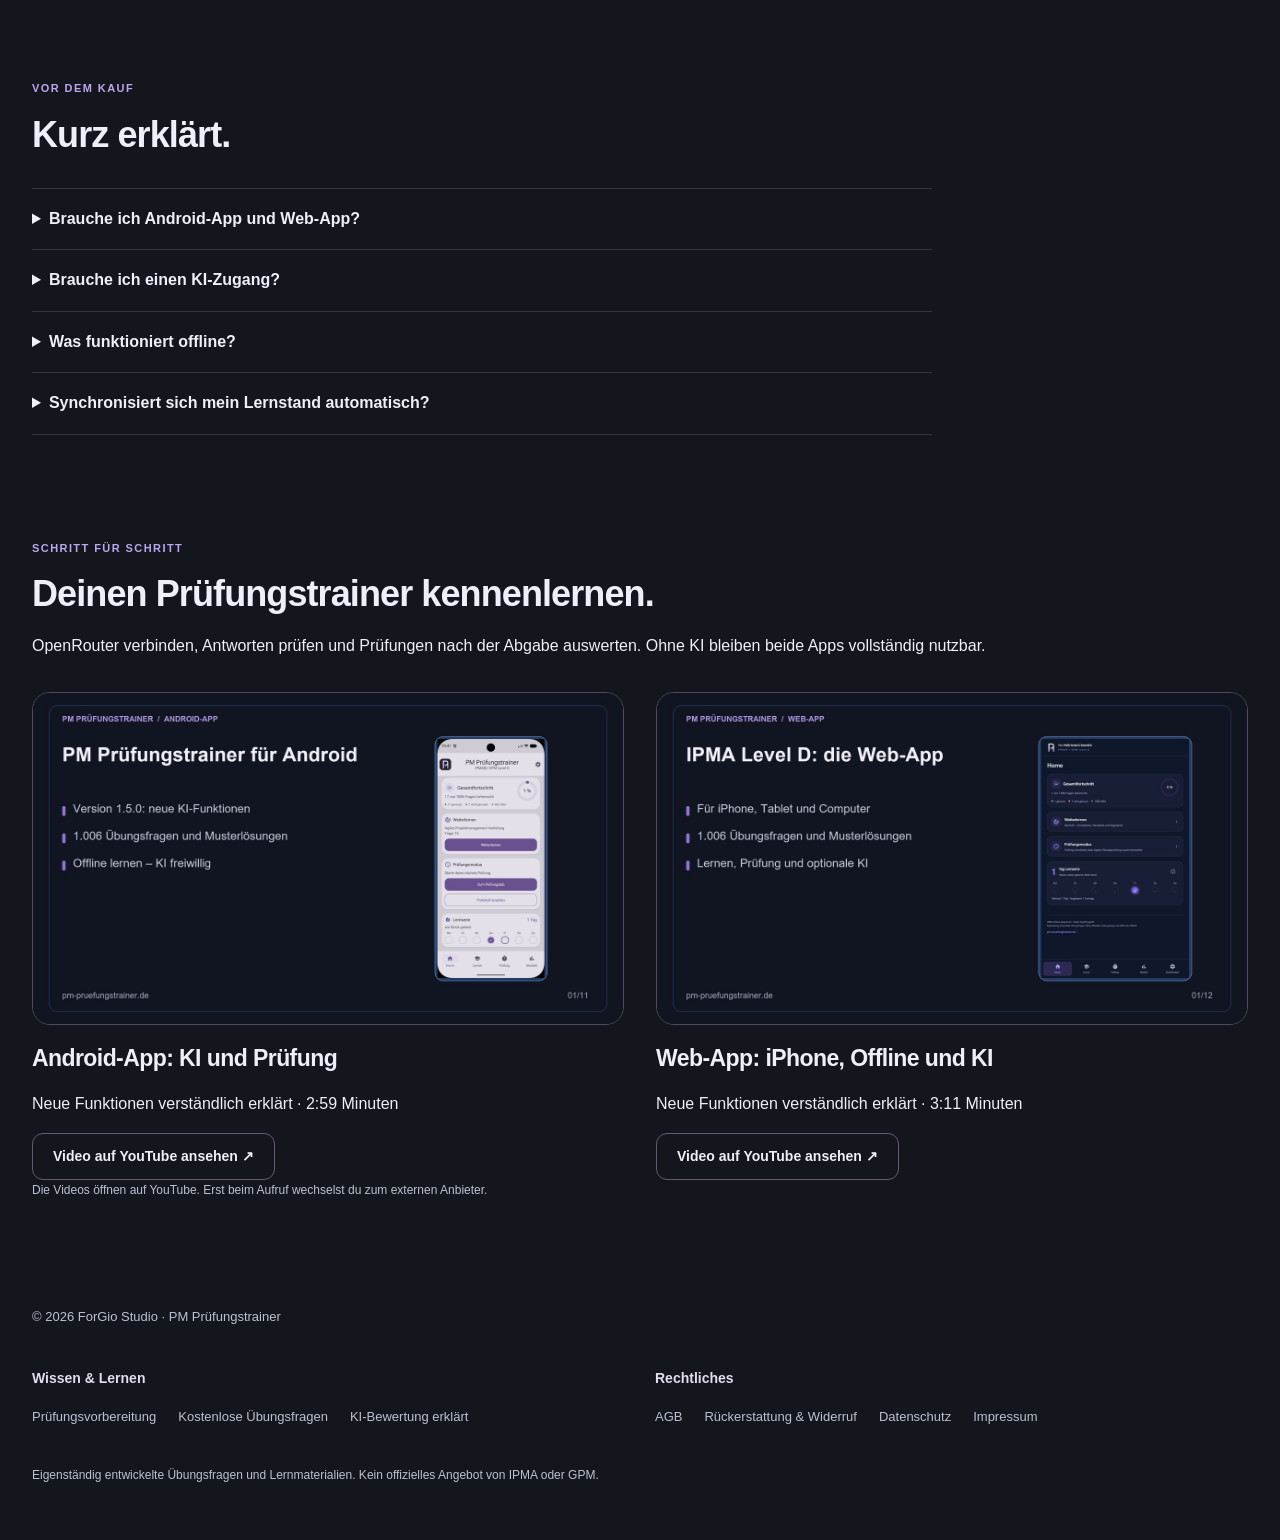
==== commit 40658bcc: "Launch Web-App and bundles with AI guides and updated website" ====
--- a/index.html
+++ b/index.html
@@ -1,155 +1,5 @@
-<!DOCTYPE html>
-<html lang="de">
-  <head>
-    <meta charset="UTF-8" />
-    <meta name="viewport" content="width=device-width, initial-scale=1.0" />
-    <title>IPMA Level D App & Lernzusammenfassung | PM Prüfungstrainer</title>
-    <meta name="description" content="IPMA Level D App mit 1.006 prüfungsnahen Übungsfragen und kompakte Lernzusammenfassung mit 76 Seiten. Für die gezielte GPM/IPMA Level D Prüfungsvorbereitung." />
-    <link rel="canonical" href="https://pm-pruefungstrainer.de/" />
-    <meta property="og:type" content="website" />
-    <meta property="og:title" content="IPMA Level D App & Lernzusammenfassung | PM Prüfungstrainer" />
-    <meta property="og:description" content="IPMA Level D App mit 1.006 prüfungsnahen Übungsfragen und kompakte Lernzusammenfassung mit 76 Seiten. Für die gezielte GPM/IPMA Level D Prüfungsvorbereitung." />
-    <meta property="og:url" content="https://pm-pruefungstrainer.de/" />
-    <link rel="stylesheet" href="assets/css/style.css" />
-  <link rel="icon" type="image/png" sizes="256x256" href="assets/images/favicon.png?v=20261127"></head>
-  <body>
-    <header class="site-header">
-      <div class="container nav-wrap">
-        <div class="nav-brand-row">
-          <a href="index.html" class="brand" aria-label="PM Prüfungstrainer Startseite">
-            <img src="assets/images/pm_logo.png" alt="PM Prüfungstrainer Logo" class="brand-logo" />
-            <div class="brand-copy">
-              <span class="brand-name">PM Prüfungstrainer</span>
-              <span class="brand-subtitle">IPMA® / GPM Level D</span>
-            </div>
-          </a>
-          <button class="nav-toggle" type="button" aria-expanded="false" aria-label="Navigation öffnen">
-            <span class="nav-toggle-bars" aria-hidden="true"><span></span><span></span><span></span></span>
-          </button>
-        </div>
-        <nav class="main-nav" aria-label="Hauptnavigation">
-          <a href="index.html" class="active">Start</a>
-          <a href="index.html#angebote">Angebote</a>
-          <a href="app.html">App</a>
-          <a href="ipma-level-d-lernzusammenfassung.html">Lernzusammenfassung</a>
-          <a href="ipma-level-d-pruefungsfragen.html">Prüfungsfragen</a>
-          <a href="ipma-level-d-pruefungsvorbereitung.html">Prüfungsvorbereitung</a>
-        </nav>
-      </div>
-    </header>
-
-    <main>
-      <section class="hero">
-        <div class="container hero-grid">
-          <div>
-            <p class="eyebrow">IPMA® / GPM Level D Prüfungsvorbereitung</p>
-            <h1>IPMA® Level D: Kompakt lernen. Prüfungsnah trainieren.</h1>
-            <p class="lead">
-              Bereite dich mit einer kompakten Lernzusammenfassung und dem PM Prüfungstrainer vor. Beide decken die 28 Kompetenzelemente nach ICB4 sowie Agiles Projektmanagement & Scrum ab.
-            </p>
-            <div class="cta-row">
-              <a href="#angebote" class="button button-primary">Produkte ansehen</a>
-              <a href="ipma-level-d-pruefungsfragen.html" class="button button-secondary">Kostenlose Prüfungsfragen</a>
-            </div>
-            <p class="hero-facts" style="display:flex; flex-direction:column; align-items:flex-start; gap:0.1rem; margin-top:1rem;">
-              <span>76 Seiten kompakt aufbereitete Lerninhalte · 1.006 Übungsfragen · 28 Kompetenzelemente</span>
-              <span>Agil &amp; Scrum inklusive · ohne Abo</span>
-                <span>56 Fragen direkt online üben · 150 Fragen mit Lösungen als Gratis-PDF</span>
-            </p>
-          </div>
-          <div class="hero-media" style="display:flex; align-items:flex-end; justify-content:center; gap:0; width:min(100%, 420px); margin:0 auto; position:relative; transform:translateX(-18px);">
-            <img src="assets/images/PM_Pruefungstrainer_Lernzusammenfassung_Gesamt_1.png" alt="Cover der PM Prüfungstrainer Lernzusammenfassung" style="width:75%; max-width:325px; height:auto; border-radius:14px; box-shadow:0 18px 35px rgba(0,0,0,0.26); transform:translateX(-18px) rotate(-5deg); z-index:1; position:relative;" />
-            <img src="assets/images/01_home.png" alt="PM Prüfungstrainer App auf dem Smartphone-Startbildschirm" style="width:66%; max-width:340px; height:auto; border-radius:24px; box-shadow:0 20px 38px rgba(0,0,0,0.3); z-index:2; position:relative; margin-left:-18px;" />
-          </div>
-        </div>
-      </section>
-
-      <section id="angebote" class="content-section">
-        <div class="container">
-          <h2>Zwei Werkzeuge. Ein Ziel: gut vorbereitet in die Prüfung.</h2>
-          <p class="section-intro">
-            Nutze Lernzusammenfassung und PM Prüfungstrainer einzeln oder kombiniere beide im günstigeren Komplettpaket.
-          </p>
-          <div class="offers-grid offers-grid-two">
-            <article class="panel offer-card offer-card-compact">
-              <div class="product-copy-wrap">
-                <p class="product-label">IPMA® Level D Lernzusammenfassung</p>
-                <h3>Lernzusammenfassung</h3>
-                <p>
-                  Die Lerninhalte kompakt aufbereitet: Die Lernzusammenfassung bündelt zentrale Inhalte strukturiert und unterstützt eine zeiteffiziente Wiederholung.
-                </p>
-                <ul>
-                  <li>76 Seiten kompakt aufbereitete Lerninhalte</li>
-                  <li>Alle 28 Kompetenzelemente</li>
-                  <li>Agiles Projektmanagement &amp; Scrum inklusive</li>
-                  <li>Definitionen, Modelle, Methoden und Merksätze</li>
-                  <li>Ideal zum Lernen und Wiederholen</li>
-                  <li aria-hidden="true" class="feature-spacer" tabindex="-1"></li>
-                </ul>
-              </div>
-              <div class="price-stack">
-                <span class="price-old">14,99 €</span>
-                <span class="price-new">9,99 €</span>
-                <span class="price-note">Einführungspreis</span>
-              </div>
-              <div class="card-cta-wrap">
-                <a href="ipma-level-d-lernzusammenfassung.html" class="button button-secondary">Zur Lernzusammenfassung</a>
-              </div>
-            </article>
-            <article class="panel offer-card offer-card-compact">
-              <div class="product-copy-wrap">
-                <p class="product-label">PM Prüfungstrainer App</p>
-                <h3>PM Prüfungstrainer App</h3>
-                <p>
-                  Trainiere mit eigenständig entwickelten Übungsfragen zu allen 28 Kompetenzelementen sowie Agilem Projektmanagement &amp; Scrum.
-                </p>
-                <ul>
-                  <li>1.006 Übungsfragen</li>
-                  <li>Offene Fragen mit Musterlösungen &amp; Single Choice</li>
-                  <li>Agiles Projektmanagement &amp; Scrum inklusive</li>
-                  <li>Lern- und Prüfungsmodus</li>
-                  <li>Fragensuche und Filter, Lesezeichen und Schwierig-Markierungen</li>
-                  <li>Komplett offline · keine Werbung · kein Account</li>
-                </ul>
-              </div>
-              <div class="price-stack">
-                <span class="price-old">29,99 €</span>
-                <span class="price-new">19,99 €</span>
-                <span class="price-note">Einführungspreis</span>
-              </div>
-              <div class="card-cta-wrap">
-                <a href="app.html" class="button button-secondary">Zur App</a>
-              </div>
-            </article>
-          </div>
-          <section id="komplettpaket" class="bundle-panel panel">
-            <div class="bundle-copy">
-              <p class="product-label product-label-emph bundle-badge">EMPFOHLEN · BESTES PREIS-LEISTUNGS-PAKET</p>
-              <h3>Alles für deine Vorbereitung in einem Paket.</h3>
-              <p class="bundle-subhead">Erst die Inhalte strukturieren. Dann das Wissen prüfungsnah anwenden.</p>
-              <p>
-                Mit dem Komplettpaket erarbeitest du dir die Inhalte in der Lernzusammenfassung und trainierst sie anschließend in der App.
-              </p>
-              <p class="bundle-highlight">
-                28 Kompetenzelemente nach ICB4 sowie Agiles Projektmanagement &amp; Scrum inklusive.
-              </p>
-              <div class="bundle-pricing">
-                <div class="bundle-price-block">
-                  <span class="bundle-price-label">Einzelkauf</span>
-                  <span class="price-old">29,98 €</span>
-                </div>
-                <div class="bundle-price-block bundle-price-highlight">
-                  <span class="bundle-price-label">Bundle-Einführungspreis</span>
-                  <span class="price-new">24,99 €</span>
-                </div>
-              </div>
-              <p class="bundle-savings">Du sparst 4,99 € gegenüber dem Einzelkauf.</p>
-              <button type="button" class="button button-primary" id="bundle-start-button">
-                Komplettpaket kaufen
-              </button>
-
-              <div id="bundle-verification" hidden style="margin-top:1.5rem;">
-                <h4 style="margin-bottom:0.75rem;">So kaufst du das Komplettpaket</h4>
+<!doctype html><html lang="de"><head><meta charset="utf-8"><meta name="viewport" content="width=device-width,initial-scale=1"><meta name="robots" content="index,follow,max-image-preview:large"><title>IPMA Level D Prüfungstrainer: App &amp; Lernzusammenfassung | PM Prüfungstrainer</title><meta name="description" content="Bereite dich auf IPMA / GPM Level D vor: 1.006 Übungsfragen, Prüfungssimulation und Lernzusammenfassung. Für Android, iPhone und Browser. KI optional."><link rel="canonical" href="https://pm-pruefungstrainer.de/"><link rel="icon" type="image/png" href="assets/images/favicon.png?v=20261128"><link rel="stylesheet" href="assets/css/website-v2.css"><script src="assets/js/website-v2.js" defer></script><!-- SEO START --><meta property="og:type" content="website"><meta property="og:locale" content="de_DE"><meta property="og:site_name" content="PM Prüfungstrainer"><meta property="og:url" content="https://pm-pruefungstrainer.de/"><meta property="og:title" content="IPMA Level D Prüfungstrainer: App &amp; Lernzusammenfassung | PM Prüfungstrainer"><meta property="og:description" content="Bereite dich auf IPMA / GPM Level D vor: 1.006 Übungsfragen, Prüfungssimulation und Lernzusammenfassung. Für Android, iPhone und Browser. KI optional."><meta property="og:image" content="https://pm-pruefungstrainer.de/assets/images/favicon.png"><meta name="twitter:card" content="summary"><script type="application/ld+json">{"@context": "https://schema.org", "@graph": [{"@type": "Organization", "@id": "https://pm-pruefungstrainer.de/#organization", "name": "ForGio Studio", "url": "https://pm-pruefungstrainer.de/"}, {"@type": "WebSite", "@id": "https://pm-pruefungstrainer.de/#website", "name": "PM Prüfungstrainer", "url": "https://pm-pruefungstrainer.de/", "inLanguage": "de-DE", "publisher": {"@id": "https://pm-pruefungstrainer.de/#organization"}}, {"@type": "WebPage", "@id": "https://pm-pruefungstrainer.de/#webpage", "url": "https://pm-pruefungstrainer.de/", "name": "IPMA Level D Prüfungstrainer: App & Lernzusammenfassung", "description": "Bereite dich auf IPMA / GPM Level D vor: 1.006 Übungsfragen, Prüfungssimulation und Lernzusammenfassung. Für Android, iPhone und Browser. KI optional.", "inLanguage": "de-DE", "isPartOf": {"@id": "https://pm-pruefungstrainer.de/#website"}}]}</script><!-- SEO END --><script src="https://cdn.paddle.com/paddle/v2/paddle.js" defer></script><script src="assets/js/paddle-checkout.js" defer></script><script src="assets/js/purchase-consent.js" defer></script><script src="assets/js/webapp-checkout.js" defer></script><script src="assets/js/download-counts.js" defer></script></head><body><a class="skip" href="#main">Zum Inhalt</a><header class="site-header"><div class="container nav-wrap"><a class="brand" href="index.html"><img src="assets/images/favicon.png" alt="" width="42" height="42"><span><strong>PM Prüfungstrainer</strong><small>IPMA® / GPM Level D</small></span></a><button class="nav-toggle" aria-label="Navigation öffnen" aria-expanded="false">☰</button><nav class="main-nav" aria-label="Hauptnavigation"><a href="index.html" aria-current="page">Start</a><a href="index.html#angebote">Angebote</a><a href="app.html">Android-App</a><a href="web-app.html">Web-App</a><a href="ipma-level-d-lernzusammenfassung.html">Lernzusammenfassung</a><a href="ki-bewertung.html">KI erklärt</a><a href="ipma-level-d-pruefungsfragen.html">Gratisfragen</a></nav></div></header><main id="main"><section class="hero"><div class="container hero-grid"><div><p class="eyebrow">IPMA® / GPM LEVEL D PRÜFUNGSVORBEREITUNG</p><h1>Wissen verstehen.<br>Prüfungsnah üben.</h1><p class="lead">Mit der Lernzusammenfassung und dem PM Prüfungstrainer. Als Android-App oder Web-App für iPhone, Tablet und Computer – mit freiwilliger KI-Bewertung.</p><div class="actions"><a class="button primary" href="#angebote">Alle Angebote ansehen</a><a class="button secondary" href="ipma-level-d-pruefungsfragen.html">Kostenlos ausprobieren</a></div><p class="fine">1.006 Übungsfragen · 76 Seiten Lernzusammenfassung · kein Abo</p></div><div class="hero-media"><div class="product-showcase" aria-label="Unsere drei Produkte"><a class="showcase-product" href="app.html"><span class="showcase-visual"><span class="device-shell android-shell"><img src="assets/images/optimiert/android-home.webp" alt="Echte Startseite der Android-App" loading="eager" width="660" height="1481"></span></span><span class="product-label">Android-App<small>Für Smartphone & Tablet</small></span></a><a class="showcase-product" href="web-app.html"><span class="showcase-visual"><span class="device-shell browser-shell"><span class="browser-chrome" aria-hidden="true"><i></i><i></i><i></i><span>PM Prüfungstrainer</span></span><img src="assets/images/optimiert/web-home.webp" alt="Echte Startseite der Web-App" loading="eager" width="551" height="893"></span></span><span class="product-label">Web-App<small>Für iPhone & Browser</small></span></a><a class="showcase-product" href="ipma-level-d-lernzusammenfassung.html"><span class="showcase-visual"><span class="summary-book"><img src="assets/images/optimiert/PM_Pruefungstrainer_Lernzusammenfassung_Gesamt_1.webp" alt="Cover der Lernzusammenfassung" loading="eager" width="800" height="1131"></span></span><span class="product-label">Lernzusammenfassung<small>76 Seiten als PDF</small></span></a></div></div></div></section><section class="section" id="angebote"><div class="container"><div class="section-head"><p class="eyebrow">ALLE ANGEBOTE AUF EINEN BLICK</p><h2>Was passt zu deiner Vorbereitung?</h2><p class="intro">App zum aktiven Üben, PDF zum Nachlesen – einzeln oder zusammen im Paket.</p></div><div class="offers"><article class="offer"><p class="eyebrow">ANDROID</p><h3>Android-App</h3><p>Für dein Android-Smartphone oder Tablet.</p><ul><li>1.006 Übungsfragen und Musterlösungen</li><li>Lernen, Prüfungssimulation und Statistik</li><li>Offline lernen · KI freiwillig</li></ul><div class="offer-end"><p class="price">19,99 €<small>einmalig · kein Abo</small></p><a class="button primary" href="app.html">Zur Android-App</a></div></article><article class="offer"><p class="eyebrow">IPHONE · TABLET · COMPUTER</p><h3>Web-App</h3><p>Im Browser lernen – auf dem iPhone auch über ein eigenes Symbol öffnen.</p><ul><li>1.006 Übungsfragen und Musterlösungen</li><li>Lernen, Prüfungssimulation und Statistik</li><li>Nach Vorbereitung offline lernen · KI freiwillig</li></ul><div class="offer-end"><p class="price">19,99 €<small>einmalig · kein Abo</small></p><a class="button primary" href="web-app.html">Zur Web-App</a></div></article><article class="offer"><p class="eyebrow">PDF ZUM NACHLESEN</p><h3>Lernzusammenfassung</h3><p>Die Inhalte strukturiert erarbeiten und kompakt wiederholen.</p><ul><li>76 Seiten kompakte Lerninhalte</li><li>28 Kompetenzelemente nach ICB4</li><li>Agiles Projektmanagement & Scrum</li></ul><div class="offer-end"><p class="price">9,99 €<small>einmalig · kein Abo</small></p><a class="button primary" href="ipma-level-d-lernzusammenfassung.html">Zur Lernzusammenfassung</a></div></article></div><p class="fine">Preise inklusive gesetzlicher Umsatzsteuer für Kunden in Deutschland. Android-App und Web-App sind getrennte Käufe. KI-Guthaben ist nicht enthalten.</p><div class="bundle-head" id="komplettpaket"><h3>App + Lernzusammenfassung im Paket</h3><p>Erst verstehen, dann anwenden. Wähle das Paket für dein Gerät.</p></div><div class="bundles"><article class="bundle"><p class="eyebrow">PAKET FÜR ANDROID</p><h3>Android-App + Lernzusammenfassung</h3><p>Die App über Google Play, das PDF anschließend hier zum vergünstigten Preis.</p><p class="price">24,99 € <small>gesamt statt 29,98 € im Einzelkauf · 4,99 € sparen</small></p><details><summary>So funktioniert das Android-Paket</summary><ol><li>Android-App bei Google Play für 19,99 € kaufen.</li><li>Google-Play-Bestellnummer hier prüfen lassen.</li><li>Die Lernzusammenfassung anschließend für 5,00 € über Paddle kaufen.</li></ol><p>Mit der Bestellnummernprüfung wird dein Google-Play-Kauf bestätigt.</p></details><button class="button primary" id="bundle-start-button">Android-Paket wählen</button><div id="bundle-verification" hidden style="margin-top:1.5rem;">
+                <h4 style="margin-bottom:0.75rem;">So kaufst du das Android-Paket</h4>
 
                 <p>
                   Das Komplettpaket kostet insgesamt <strong>24,99 €</strong>.
@@ -169,7 +19,7 @@
 
                   <a
                     href="https://play.google.com/store/apps/details?id=com.georg.ipmaleveldlernapp"
-                    class="button button-secondary"
+                    class="button secondary"
                     target="_blank"
                     rel="noopener noreferrer"
                   >
@@ -204,194 +54,14 @@
                       name="google-order-id"
                       placeholder="GPA.1234-5678-9012-34567"
                       autocomplete="off"
-                      style="box-sizing:border-box; width:min(100%, 360px); min-width:280px; padding:0.75rem 0.85rem;"
+                      style="box-sizing:border-box; width:min(100%, 360px); min-width:0; padding:0.75rem 0.85rem;"
                     />
 
-                    <button type="button" class="button button-primary" id="google-order-check-button">
+                    <button type="button" class="button primary" id="google-order-check-button">
                       Kauf prüfen
                     </button>
                   </div>
 
                   <p id="google-order-status" aria-live="polite"></p>
                 </div>
-              </div>
-
-              <p class="bundle-note">Einmal kaufen. Komplett vorbereiten.</p>
-            </div>
-            <div class="bundle-visual">
-              <img class="bundle-visual-doc" src="assets/images/PM_Pruefungstrainer_Lernzusammenfassung_Gesamt_1.png" alt="PM Prüfungstrainer Lernzusammenfassung" />
-              <img class="bundle-visual-app" src="assets/images/01_home.png" alt="PM Prüfungstrainer App" />
-            </div>
-          </section>
-        </div>
-      </section>
-
-      <section class="content-section video-showcase-section">
-        <div class="container">
-          <p class="eyebrow">VIDEO</p>
-          <h2>PM Prüfungstrainer in 2 Minuten kennenlernen</h2>
-          <p class="section-intro">
-            Sieh dir die App, die kompakte Lernzusammenfassung und die kostenlosen IPMA® Level D Prüfungsfragen im Überblick an.
-          </p>
-
-          <div class="video-consent-shell">
-            <button
-              type="button"
-              class="video-consent-button"
-              data-youtube-video-id="852g_wCNmTc"
-              aria-label="YouTube-Video zur IPMA Level D Prüfungsvorbereitung laden"
-            >
-              <img
-                src="assets/images/youtube-pm-pruefungstrainer.png"
-                alt="Vorschau zum YouTube-Video des PM Prüfungstrainers"
-              />
-              <span class="video-consent-overlay" aria-hidden="true"></span>
-              <span class="video-consent-play" aria-hidden="true">
-                <span class="video-consent-play-icon">▶</span>
-                <span class="video-consent-play-text">Video ansehen</span>
-              </span>
-            </button>
-            <p class="video-consent-note">Mit Klick auf „Video ansehen“ wird eine Verbindung zu YouTube hergestellt.</p>
-          </div>
-        </div>
-      </section>
-
-      <section id="app" class="content-section">
-        <div class="container">
-          <div class="origin-grid">
-            <article class="panel origin-copy">
-              <p class="eyebrow">AUS DER EIGENEN PRÜFUNGSVORBEREITUNG ENTSTANDEN</p>
-              <h2>Entwickelt, weil mir selbst genau diese Lösung gefehlt hat.</h2>
-              <p>
-                Während meiner eigenen Vorbereitung auf die IPMA® Level D Zertifizierung habe ich mit Kursunterlagen, Fachliteratur und bestehenden digitalen Lernangeboten gearbeitet.
-              </p>
-              <p>
-                Dabei fehlten mir vor allem zwei Dinge: eine kompakte Zusammenfassung, mit der ich die umfangreichen Lerninhalte strukturiert lernen und wiederholen kann, und ein moderner Prüfungstrainer, mit dem sich das Wissen anschließend aktiv und prüfungsnah trainieren lässt.
-              </p>
-              <p>
-                Aus meinen eigenen Lernunterlagen entstand deshalb zunächst die Lernzusammenfassung. Daraus entwickelte sich anschließend die Idee für den PM Prüfungstrainer.
-              </p>
-              <p>
-                Heute verbinden beide Produkte genau den Ansatz, den ich mir für meine eigene Vorbereitung gewünscht hätte:
-              </p>
-              <p>
-                Inhalte kompakt lernen → Wissen aktiv abrufen → Prüfung gezielt trainieren.
-              </p>
-            </article>
-            <aside class="panel origin-trust">
-              <p class="origin-trust-label">Aus der eigenen Level-D-Vorbereitung</p>
-              <ul class="trust-list">
-                <li>✓ IPMA® Level D erfolgreich abgeschlossen</li>
-                <li>✓ Lernunterlagen selbst für die Prüfung entwickelt</li>
-                <li>✓ Daraus entstanden: 76 Seiten kompakt aufbereitete Lerninhalte</li>
-                <li>✓ Anschließend zum digitalen Prüfungstrainer weiterentwickelt</li>
-              </ul>
-            </aside>
-          </div>
-        </div>
-      </section>
-
-      <section id="lernzusammenfassung" class="content-section">
-        <div class="container">
-          <div class="usp-block">
-            <p class="eyebrow">ALLES DRIN</p>
-            <h2>Das steckt in deiner Prüfungsvorbereitung.</h2>
-            <p class="usp-intro">
-              Die wichtigsten Bestandteile deiner Vorbereitung auf einen Blick – vom strukturierten Lernen bis zum prüfungsnahen Training.
-            </p>
-            <div class="usp-grid">
-              <article class="panel usp-card">
-                <h3>28 Kompetenzelemente</h3>
-                <p>Alle Kompetenzelemente der Level-D-Vorbereitung strukturiert abgedeckt.</p>
-              </article>
-              <article class="panel usp-card">
-                <h3>Agil &amp; Scrum inklusive</h3>
-                <p>Agiles Projektmanagement und Scrum sind bereits Bestandteil der Vorbereitung.</p>
-              </article>
-              <article class="panel usp-card">
-                <h3>Offene Fragen und Single Choice</h3>
-                <p>Eigenständig entwickelte, prüfungsnahe offene Fragen und Single-Choice-Aufgaben.</p>
-              </article>
-              <article class="panel usp-card">
-                <h3>Lern- &amp; Prüfungsmodus</h3>
-                <p>Wissen zunächst gezielt trainieren und anschließend unter Prüfungsbedingungen üben.</p>
-              </article>
-              <article class="panel usp-card">
-                <h3>Komplett offline</h3>
-                <p>Die App funktioniert ohne dauerhafte Internetverbindung und ohne Benutzerkonto.</p>
-              </article>
-              <article class="panel usp-card">
-                <h3>Ohne Abo &amp; Werbung</h3>
-                <p>Einmal kaufen und dauerhaft nutzen – ohne Werbung und laufende Kosten.</p>
-              </article>
-            </div>
-          </div>
-        </div>
-      </section>
-    </main>
-
-    <footer class="site-footer">
-      <div class="container footer-wrap">
-        <p>© 2026 ForGio Studio · PM Prüfungstrainer</p>
-        <div class="footer-links">
-          <a href="agb.html">AGB</a>
-          <a href="rueckerstattung.html">Rückerstattung</a>
-          <a href="datenschutz.html">Datenschutz</a>
-          <a href="impressum.html">Impressum</a>
-        </div>
-      </div>
-    </footer>
-    <script src="https://cdn.paddle.com/paddle/v2/paddle.js" defer></script>
-    <script src="assets/js/paddle-checkout.js" defer></script>
-    <script src="assets/js/main.js" defer></script>
-    <script>
-      window.addEventListener("DOMContentLoaded", function () {
-        const bundleStartButton = document.getElementById("bundle-start-button");
-        const bundleVerification = document.getElementById("bundle-verification");
-
-        if (!bundleStartButton || !bundleVerification) return;
-
-        bundleStartButton.addEventListener("click", function () {
-          window.setTimeout(function () {
-            if (document.activeElement && document.activeElement.id === "google-order-id") {
-              document.activeElement.blur();
-            }
-
-            bundleVerification.scrollIntoView({
-              behavior: "smooth",
-              block: "start"
-            });
-          }, 0);
-        });
-      });
-    </script>
-    <script>
-      window.addEventListener("DOMContentLoaded", function () {
-        const consentButton = document.querySelector(".video-consent-button[data-youtube-video-id]");
-        const consentShell = consentButton ? consentButton.closest(".video-consent-shell") : null;
-        const consentNote = consentShell ? consentShell.querySelector(".video-consent-note") : null;
-
-        if (!consentButton) return;
-
-        consentButton.addEventListener("click", function () {
-          const videoId = consentButton.getAttribute("data-youtube-video-id");
-          if (!videoId) return;
-
-          const iframe = document.createElement("iframe");
-          iframe.className = "video-consent-frame";
-          iframe.title = "IPMA Level D Prüfungsvorbereitung – PM Prüfungstrainer";
-          iframe.allow =
-            "accelerometer; autoplay; clipboard-write; encrypted-media; gyroscope; picture-in-picture; web-share";
-          iframe.allowFullscreen = true;
-          iframe.src = "https://www.youtube-nocookie.com/embed/" + videoId + "?autoplay=1";
-
-          if (consentNote) {
-            consentNote.remove();
-          }
-
-          consentButton.replaceWith(iframe);
-        });
-      });
-    </script>
-  </body>
-</html>
+              </div></article><article class="bundle"><p class="eyebrow">NEUES PAKET FÜR IPHONE & BROWSER</p><h3>Web-App + Lernzusammenfassung</h3><p>Ein gemeinsamer Kauf über Paddle: Zugang zur Web-App und die Lernzusammenfassung als PDF.</p><p class="price">24,99 € <small>statt 29,98 € im Einzelkauf · 4,99 € sparen</small></p><details><summary>So funktioniert das Web-Paket</summary><ol><li>Web-App und PDF zusammen über Paddle kaufen.</li><li>Den persönlichen Web-App-Anmeldelink und den PDF-Download per E-Mail erhalten.</li><li>Direkt im Browser lernen und die Zusammenfassung herunterladen.</li></ol><p>Keine Google-Play-Bestellnummer nötig. Du erhältst den persönlichen Anmeldelink und den geschützten PDF-Download per E-Mail.</p></details><button class="button primary" data-webapp-price data-price-id="pri_01m8fm3respfe03y983h59z71p" data-bundle="true" data-status-target="#webapp-bundle-status" data-buy-label="Web-App + PDF kaufen" disabled>Verkauf wird vorbereitet</button><p id="webapp-bundle-status" role="status"></p></article></div><p class="fine">Jedes Paket enthält genau eine App-Variante und die Lernzusammenfassung. Ein Android-Paket enthält keinen Web-App-Zugang und umgekehrt.</p></div></section><section class="section"><div class="container"><div class="section-head"><p class="eyebrow">ZWEI WERKZEUGE, DIE SICH ERGÄNZEN</p><h2>Verstehen. Abrufen. Trainieren.</h2></div><div class="steps"><article><span>01</span><h3>Inhalte erarbeiten</h3><p>Die Lernzusammenfassung bündelt die Inhalte auf 76 Seiten – zum Lernen, Nachschlagen und Wiederholen.</p></article><article><span>02</span><h3>Wissen aktiv abrufen</h3><p>In der App offene Fragen und Single Choice beantworten. Mit der Musterlösung vergleichen oder optional mit KI prüfen.</p></article><article><span>03</span><h3>Die Prüfung üben</h3><p>Prüfungsteile oder die 180-Minuten-Gesamtprüfung trainieren. Danach auswerten und die eigenen Lernfelder erkennen.</p></article></div></div></section><section class="section" id="ki"><div class="container"><div class="callout"><div><div class="section-head"><p class="eyebrow">OPTIONAL MIT KI</p><h2>Eigene Antworten prüfen lassen.</h2><p class="intro">Antwort eingeben, „Mit KI prüfen“ wählen und Feedback erhalten. In der Prüfung erfolgt die Auswertung erst nach der Abgabe.</p></div><p>Mit deinem eigenen OpenRouter-Konto. Internet ist erforderlich; mögliche KI-Kosten laufen über dein eigenes Guthaben. Selbstbewertung bleibt immer möglich.</p></div><a class="button secondary" href="ki-bewertung.html">KI und Zusatzkosten verstehen</a></div></div></section><section class="section"><div class="container"><div class="callout"><div><div class="section-head"><p class="eyebrow">ERST EINEN EINDRUCK GEWINNEN</p><h2>Kostenlos starten.</h2></div><p>56 Fragen direkt online üben, 150 Fragen als Gratis-PDF herunterladen oder in die Lernzusammenfassung hineinlesen.</p></div><div class="actions"><a class="button primary" href="ipma-level-d-pruefungsfragen.html">Zu den Gratisfragen</a><a class="button secondary" href="ipma-level-d-lernzusammenfassung.html">Zur Lernzusammenfassung</a></div></div></div></section><section class="section"><div class="container"><div class="section-head"><p class="eyebrow">VOR DEM KAUF</p><h2>Kurz erklärt.</h2></div><div class="faq"><details><summary>Brauche ich Android-App und Web-App?</summary><p>Nein. Wähle die Variante für dein Gerät. Android-App und Web-App sind getrennte Produkte; du brauchst nicht beide zu kaufen.</p></details><details><summary>Brauche ich einen KI-Zugang?</summary><p>Nein. Musterlösungen und Selbstbewertung sind ohne KI vollständig nutzbar. OpenRouter ist freiwillig. KI benötigt Internet und kann zusätzliche Kosten verursachen.</p></details><details><summary>Was funktioniert offline?</summary><p>Android: Lernen, Prüfungssimulation und Selbstbewertung. Web-App: zunächst online anmelden, vollständig laden und die bestätigte Offline-Vorbereitung abwarten. Anmeldung, KI und Updates benötigen Internet. Sichere deinen lokalen Lernstand regelmäßig.</p></details><details><summary>Synchronisiert sich mein Lernstand automatisch?</summary><p>Nein. Der Lernstand bleibt lokal. Mit Sicherung und Wiederherstellung kannst du ihn übertragen. Browser und Home-Bildschirm-Web-App können auf dem iPhone getrennte Speicher haben: vor dem Wechsel exportieren, danach importieren.</p></details></div></div></section><section class="section" id="video-anleitungen"><div class="container"><div class="section-head"><p class="eyebrow">SCHRITT FÜR SCHRITT</p><h2>Deinen Prüfungstrainer kennenlernen.</h2><p>OpenRouter verbinden, Antworten prüfen und Prüfungen nach der Abgabe auswerten. Ohne KI bleiben beide Apps vollständig nutzbar.</p></div><div class="tutorial-grid"><article class="tutorial-card"><a href="https://youtu.be/3AhcfMbTCcU" target="_blank" rel="noopener"><img src="assets/images/video-android.jpg" width="1280" height="720" loading="lazy" alt="Video-Anleitung: Android-App: KI und Prüfung"><h3>Android-App: KI und Prüfung</h3></a><p>Neue Funktionen verständlich erklärt · 2:59 Minuten</p><a class="button secondary" href="https://youtu.be/3AhcfMbTCcU" target="_blank" rel="noopener">Video auf YouTube ansehen ↗</a></article><article class="tutorial-card"><a href="https://youtu.be/iJZnAu9nBno" target="_blank" rel="noopener"><img src="assets/images/video-web.jpg" width="1280" height="720" loading="lazy" alt="Video-Anleitung: Web-App: iPhone, Offline und KI"><h3>Web-App: iPhone, Offline und KI</h3></a><p>Neue Funktionen verständlich erklärt · 3:11 Minuten</p><a class="button secondary" href="https://youtu.be/iJZnAu9nBno" target="_blank" rel="noopener">Video auf YouTube ansehen ↗</a></article></div><p class="fine">Die Videos öffnen auf YouTube. Erst beim Aufruf wechselst du zum externen Anbieter.</p></div></section></main><footer><div class="container footer"><span>© 2026 ForGio Studio · PM Prüfungstrainer</span><div class="footer-groups"><nav aria-label="Wissen und Lernen"><strong>Wissen &amp; Lernen</strong><a href="ipma-level-d-pruefungsvorbereitung.html">Prüfungsvorbereitung</a><a href="ipma-level-d-pruefungsfragen.html">Kostenlose Übungsfragen</a><a href="ki-bewertung.html">KI-Bewertung erklärt</a></nav><nav aria-label="Rechtliches"><strong>Rechtliches</strong><a href="agb.html">AGB</a><a href="rueckerstattung.html">Rückerstattung &amp; Widerruf</a><a href="datenschutz.html">Datenschutz</a><a href="impressum.html">Impressum</a></nav></div><p>Eigenständig entwickelte Übungsfragen und Lernmaterialien. Kein offizielles Angebot von IPMA oder GPM.</p></div></footer></body></html>
--- a/assets/css/website-v2.css
+++ b/assets/css/website-v2.css
@@ -0,0 +1,36 @@
+
+:root{--bg:#14161e;--panel:#20212c;--text:#edf0f8;--muted:#b7bece;--accent:#bba7ed;--line:#3c384c;--purple:#6854be}*{box-sizing:border-box}html{scroll-behavior:auto}body{margin:0;background:var(--bg);color:var(--text);font-family:"Segoe UI",Arial,sans-serif;font-size:16px;line-height:1.65}img{display:block;max-width:100%;height:auto}a{color:inherit;text-decoration:none}p{margin:0 0 16px}h1,h2,h3{line-height:1.18;letter-spacing:-.025em;margin:0 0 18px}h1{font-size:clamp(34px,4.2vw,56px)}h2{font-size:clamp(27px,3vw,36px)}h3{font-size:23px}ul,ol{padding-left:22px}li{margin-bottom:9px}.container{max-width:1120px;width:calc(100% - 40px);margin:auto}.preview{background:#dbd2ed;color:#3e3157;text-align:center;padding:8px 16px;font-size:11px;font-weight:650}.site-header{background:#14161ef5;border-bottom:1px solid var(--line);position:sticky;top:0;z-index:5}.nav-wrap{display:flex;align-items:center;justify-content:space-between;gap:24px;padding:18px 0}.brand{display:flex;align-items:center;gap:12px;flex-shrink:0}.brand img{border-radius:9px}.brand strong{font-size:16px}.brand small{display:block;font-size:11px;letter-spacing:.06em;color:var(--muted)}.main-nav{display:flex;gap:15px;align-items:center;font-size:13px;flex-wrap:wrap}.main-nav a:hover,.main-nav [aria-current]{color:var(--accent)}.nav-toggle{display:none}.skip{position:absolute;left:-9999px}.skip:focus{left:10px;top:10px;z-index:9;background:white;color:black;padding:8px}.hero{padding:64px 0;border-bottom:1px solid var(--line)}.hero-grid{display:grid;grid-template-columns:1.2fr 1fr;gap:64px;align-items:center}.hero-grid>div{min-width:0}.eyebrow{font-size:11px;letter-spacing:.13em;font-weight:700;color:var(--accent);margin-bottom:16px}.lead,.intro{font-size:18px;color:var(--muted);max-width:760px}.actions{display:flex;flex-wrap:wrap;gap:12px;margin:24px 0 16px}.button{display:inline-flex;align-items:center;justify-content:center;border-radius:11px;border:1px solid transparent;padding:12px 20px;font:600 14px/1.5 "Segoe UI",Arial,sans-serif;text-align:center;min-height:47px;cursor:pointer}.primary{background:var(--purple);color:white}.secondary{border-color:#655776;background:transparent;color:var(--text)}.button:hover{filter:brightness(1.12)}.button:disabled{opacity:.55;cursor:not-allowed}.button:focus-visible,a:focus-visible,summary:focus-visible{outline:3px solid var(--accent);outline-offset:4px}.fine,figcaption{font-size:12px;color:var(--muted);line-height:1.7}.fine a{color:var(--accent);text-decoration:underline}.hero-media{max-width:470px;width:100%;justify-self:center}.product-pair{display:grid;grid-template-columns:1fr 1fr;gap:18px;align-items:center}.product-pair figure{margin:0}.pdf-cover{max-width:245px;margin:auto}.pdf-cover img{border-radius:9px;box-shadow:0 18px 50px #0005}.pdf-cover figcaption,.shot figcaption{margin-top:12px;text-align:center}.solo{max-width:250px}.section{padding:56px 0;border-bottom:1px solid var(--line);scroll-margin-top:100px}.section-head{margin-bottom:30px}.section-head .intro{margin-bottom:0}.offers{display:grid;grid-template-columns:repeat(3,minmax(0,1fr));gap:20px}.offer,.bundle,.purchase-options article{border:1px solid var(--line);border-radius:18px;background:var(--panel);padding:27px;display:flex;flex-direction:column;min-width:0}.offer p,.offer li,.bundle p{color:var(--muted)}.offer h3,.bundle h3{color:var(--text)}.offer ul{font-size:14px}.offer-end{margin-top:auto}.price{font-size:32px;font-weight:750;line-height:1.3;color:var(--text)!important;margin:20px 0}.price small{display:block;font-size:12px;font-weight:400;color:var(--muted);margin-top:8px}.offer .button,.bundle>.button{width:100%}.offers+.fine{margin-top:18px}.bundle-head{margin:38px 0 20px;scroll-margin-top:100px}.bundle-head h3{font-size:26px;margin-bottom:8px}.bundles,.purchase-options{display:grid;grid-template-columns:1fr 1fr;gap:20px}.bundle details{margin:0 0 24px}.bundle>.button{margin-top:auto}.steps{display:grid;grid-template-columns:repeat(3,minmax(0,1fr));gap:32px}.steps article{border-top:1px solid var(--line);padding-top:20px}.steps span{font-size:12px;color:var(--accent)}.steps h3{margin-top:12px}.steps p{color:var(--muted)}.callout{display:flex;align-items:center;gap:40px;justify-content:space-between}.callout>div{max-width:770px;min-width:0}.callout .section-head{margin-bottom:15px}.callout>.button{flex-shrink:0}.callout p{color:var(--muted)}.faq details,details{border-top:1px solid var(--line);padding:17px 0}.faq details:last-child{border-bottom:1px solid var(--line)}summary{font-weight:650;cursor:pointer;color:var(--text)}details p,details ol{color:var(--muted);font-size:15px;margin-top:15px}.faq{max-width:900px}.shot{margin:0;min-width:0}.phone{max-width:275px;margin:auto}.shot img{width:100%;height:auto;max-height:none;object-fit:contain;border-radius:18px;border:1px solid var(--line)}.gallery{display:grid;grid-template-columns:repeat(3,minmax(0,1fr));gap:40px}.gallery.two{grid-template-columns:repeat(2,minmax(0,1fr));max-width:750px;margin:auto}.setup{max-width:900px}.setup li{padding:5px 0 15px 8px;color:var(--muted)}.setup strong{color:var(--text)}.info{border:1px solid var(--line);padding:28px;border-radius:18px;background:var(--panel)}.pdf-samples{display:grid;grid-template-columns:1fr 1fr;gap:30px;max-width:850px;margin:0 auto 30px}.pdf-samples img{border:1px solid var(--line);border-radius:10px}.footer{padding:38px 0;font-size:13px;color:var(--muted)}.footer nav{display:flex;flex-wrap:wrap;gap:20px;margin:15px 0}.footer p{font-size:12px}.legacy-content .content-section{padding:48px 0;border-bottom:1px solid var(--line)}.legacy-content h2{font-size:29px}.legacy-content h3{font-size:21px}.legacy-content .panel,.question-block{padding:24px;border:1px solid var(--line);border-radius:15px;margin:20px 0;background:var(--panel)}.legacy-content .section-intro,.question-meta{color:var(--muted)}.question-meta{font-size:12px;margin-bottom:12px}.question-solution{margin-top:18px}.solution-panel{margin-top:14px}.legal-content{padding:50px 0}.legal-content .container{max-width:900px}.legal-content h1{font-size:36px}.legal-content h2{font-size:25px;margin-top:35px}.legal-content a,.legacy-content p a{color:var(--accent);text-decoration:underline}.content-section,.hero,.section{overflow-wrap:anywhere}.legacy-content .faq-grid{display:block}
+@media(max-width:1000px){.main-nav{gap:10px;font-size:12px}.nav-wrap{gap:16px}.brand strong{font-size:14px}.hero-grid{gap:30px}.offer,.bundle{padding:22px}}
+@media(max-width:800px){.nav-toggle{display:block;background:transparent;border:1px solid var(--line);border-radius:8px;color:var(--text);font-size:24px;padding:0 10px}.nav-wrap{position:relative}.main-nav{display:none;position:absolute;top:100%;left:-20px;right:-20px;background:#1c1d29;padding:20px;font-size:15px;border-bottom:1px solid var(--line);align-items:stretch;flex-direction:column}.main-nav.open{display:flex}.main-nav a{padding:7px}.hero-grid{grid-template-columns:1fr;gap:30px}.hero{padding:38px 0}.hero-media{max-width:360px}.hero h1{font-size:38px}.section{padding:38px 0}.offers,.bundles,.purchase-options,.steps{grid-template-columns:1fr}.callout{display:block}.callout>.button{margin-top:15px}.gallery{grid-template-columns:1fr;gap:30px}.gallery.two{grid-template-columns:1fr}.hero-media>.phone{max-width:230px}.product-pair .phone{max-width:185px}.pdf-samples{gap:14px}.container{width:calc(100% - 32px)}.preview{font-size:10px}.actions .button{flex:1 1 180px}.price{font-size:30px}.hero .fine{max-width:500px}.info{padding:20px}}
+@media(prefers-reduced-motion:reduce){*{scroll-behavior:auto!important}}
+/* Product presentation: restore the earlier cover-and-phone composition. */
+.product-pair{display:block;position:relative;max-width:460px;min-height:500px;margin:0 auto;padding:8px 0 18px}.product-pair>div{position:relative;width:52%;margin-left:auto;z-index:2;transform:rotate(3deg)}.product-pair .pdf-cover{position:absolute;left:0;top:55px;width:62%;max-width:290px;transform:rotate(-6deg);z-index:1}.product-pair .pdf-cover img{box-shadow:0 24px 48px #0007}.product-pair .shot img,.hero-media>.phone img{border:5px solid #292636;border-radius:28px;box-shadow:0 20px 55px #0007,0 0 38px #8e6cdb22}.product-pair .shot figcaption{margin-top:15px}.product-pair .pdf-cover figcaption{margin-top:20px}.hero-media{position:relative}.hero-media:before{content:'';position:absolute;inset:10% -5%;background:radial-gradient(ellipse,#7653ba20,transparent 65%);z-index:-1}.pdf-cover.solo{max-width:280px;transform:rotate(-4deg)}.pdf-cover.solo img{box-shadow:0 28px 55px #0008}.hero-media>.phone{max-width:265px}
+@media(max-width:800px){.product-pair{max-width:345px;min-height:425px}.product-pair .pdf-cover{top:45px}.product-pair .shot img{border-width:4px;border-radius:21px}.pdf-cover.solo{max-width:240px}}
+
+/* Refined presentation across every product page and screenshot gallery. */
+:root{--line:#343342;--muted:#bbc1d1}
+body{font-family:Inter,"Segoe UI",Arial,sans-serif;-webkit-font-smoothing:antialiased}
+.container{max-width:1240px;width:calc(100% - 64px)}
+.site-header{border-bottom:0;background:#14161ef5;box-shadow:0 8px 30px #0000000b}
+.nav-wrap{gap:28px;padding:25px 0}.brand strong{font-size:18px;font-weight:700;letter-spacing:-.025em}.brand small{font-size:11px;letter-spacing:.08em;margin-top:3px}.brand img{width:44px;height:44px}
+.main-nav{gap:22px;font-size:15px;line-height:1.4;font-weight:550;flex-wrap:nowrap}.main-nav a{padding:9px 0;white-space:nowrap;transition:color .15s}.main-nav [aria-current]{color:#d4c2ff}.main-nav a:hover{color:#e2d6ff}
+.hero{border:0;padding:78px 0 62px}.hero-grid{grid-template-columns:1fr 1.12fr;gap:54px}.hero h1{font-weight:750;letter-spacing:-.045em;font-size:clamp(36px,4.1vw,57px)}.hero .lead{line-height:1.75;font-size:18px}.hero-media{max-width:620px}
+.section,.legacy-content .content-section{border-bottom:0;padding:52px 0}.steps article{border-top:0;padding-top:8px}.steps span{font-size:14px;font-weight:650}.section-head{margin-bottom:32px}.section-head h2{font-weight:700}.offer,.bundle,.purchase-options article{background:linear-gradient(145deg,#252330,#1d1e28);border:1px solid #484154;border-radius:22px;box-shadow:0 16px 36px #00000015}.callout{padding:34px;border-radius:24px;background:linear-gradient(120deg,#252130,#1d1f2a)}
+.hero-media>.phone,.gallery .phone{padding:7px;background:linear-gradient(135deg,#4c72ad,#18243c 38%,#111a2b 66%,#3d609b);border:1px solid #6f96d9b3;border-radius:34px;box-shadow:0 22px 45px #0006,0 0 0 2px #ffffff12}
+.hero-media>.phone img,.gallery .phone img{border:2px solid #252331;border-radius:26px;box-shadow:none;width:100%;background:#d0ccd7}
+.hero-media>.phone figcaption,.gallery .phone figcaption{padding:12px 5px 6px;color:#d8d1e5;font-size:13px;background:#1c1d27;border-radius:0 0 23px 23px;margin:5px -2px -2px}
+.gallery .phone{max-width:275px}.hero-media>.phone{max-width:265px}
+.product-showcase{display:grid;grid-template-columns:1fr 1fr 1.06fr;gap:17px;align-items:end;isolation:isolate}.showcase-product{display:block;min-width:0;text-align:center}.showcase-visual{height:380px;display:flex;align-items:flex-end;justify-content:center;padding-bottom:24px}.device-shell{display:block;overflow:hidden;padding:5px;border:1px solid #6f96d9b3;background:linear-gradient(135deg,#4c72ad,#18243c 38%,#111a2b 66%,#3d609b);box-shadow:0 20px 40px #0007,0 0 0 2px #d5bdfa16;width:100%;border-radius:25px}.device-shell img{width:100%;display:block;border:2px solid #252331;border-radius:19px}.android-shell{transform:rotate(-3deg)}.browser-shell{border-radius:14px;transform:translateY(-16px);padding:5px}.browser-shell img{border-radius:0 0 9px 9px;border-top:0}.browser-chrome{display:flex;gap:3px;align-items:center;height:22px;padding:0 6px;color:#51475e;background:#e7e0ef;border-radius:9px 9px 0 0}.browser-chrome i{width:4px;height:4px;border-radius:50%;background:#9a8ba9}.browser-chrome>span{font-size:6px;margin-left:3px;white-space:nowrap;letter-spacing:.02em}.summary-book{position:relative;display:block;transform:rotate(3deg) translateY(-16px);width:100%;padding:0;background:none;border-radius:0;box-shadow:0 22px 40px #0007}.summary-book img{border:0;border-radius:3px}
+.product-label{display:block;font-size:14px;font-weight:650;line-height:1.3;color:#f2edf9;white-space:nowrap}.product-label small{display:block;font-size:11px;font-weight:400;color:#b1aabd;margin-top:7px;white-space:normal}.product-showcase~*{clear:both}
+@media(max-width:1200px){.main-nav{gap:15px;font-size:14px}.nav-wrap{gap:18px}.brand strong{font-size:16px}.hero-grid{gap:35px}.showcase-visual{height:335px}.product-label{font-size:12px}}
+@media(max-width:1050px){.nav-toggle{display:block;background:#25212f;border:1px solid #62566f;border-radius:10px;color:#eee6fc;font-size:24px;padding:1px 11px}.nav-wrap{position:relative}.main-nav{display:none;position:absolute;top:100%;left:0;right:0;background:#23212e;padding:20px;border:1px solid #484154;border-radius:16px;font-size:16px;align-items:stretch;flex-direction:column;box-shadow:0 20px 40px #0005}.main-nav.open{display:flex}.main-nav a{padding:10px}.hero-grid{grid-template-columns:1fr;gap:34px}.hero-media{max-width:560px}.showcase-visual{height:365px}.hero .lead{max-width:650px}.product-label{font-size:14px}}
+@media(max-width:800px){.container{width:calc(100% - 36px)}.hero{padding:38px 0 35px}.hero-grid{gap:22px}.nav-wrap{padding:18px 0}.section,.legacy-content .content-section{padding:34px 0}.callout{padding:25px}.hero-media{max-width:500px}.showcase-visual{height:325px}.product-label{font-size:12px}.product-label small{font-size:10px}.product-showcase{gap:13px}.hero-media>.phone,.gallery .phone{border-radius:31px;padding:6px}.hero-media>.phone img,.gallery .phone img{border-radius:24px}.hero h1{font-size:38px}}
+@media(max-width:480px){.product-showcase{gap:10px}.showcase-visual{height:245px;padding-bottom:17px}.device-shell{padding:4px;border-radius:18px}.device-shell img{border-radius:13px;border-width:1px}.browser-shell{border-radius:10px;padding:3px;transform:translateY(-12px)}.browser-chrome{height:16px;padding:0 4px;gap:2px}.browser-chrome i{width:3px;height:3px}.browser-chrome>span{font-size:4px;margin-left:1px}.browser-shell img{border-radius:0 0 6px 6px}.summary-book{transform:rotate(3deg) translateY(-12px)}.product-label{font-size:11px;white-space:normal;min-height:42px}.product-label small{font-size:9px}.hero .lead{font-size:17px}.brand strong{font-size:16px}}
+
+/* Keep image captions outside the hardware frame. */
+.hero-media>.phone,.gallery .phone{background:none;border:0;box-shadow:none;padding:0}
+.hero-media>.phone>a,.gallery .phone>a{display:block;padding:7px;background:linear-gradient(135deg,#4c72ad,#18243c 38%,#111a2b 66%,#3d609b);border:1px solid #6f96d9b3;border-radius:34px;box-shadow:0 22px 45px #0006,0 0 0 2px #ffffff12}
+.hero-media>.phone figcaption,.gallery .phone figcaption{background:none;border-radius:0;padding:0;margin:18px 0 0;color:#c6bdcf;font-size:13px}
+@media(max-width:800px){.hero-media>.phone>a,.gallery .phone>a{border-radius:31px;padding:6px}}
+.footer-groups{display:grid;grid-template-columns:1fr 1fr;gap:30px;margin:24px 0}.footer .footer-groups nav{display:flex;flex-wrap:wrap;gap:12px 22px;align-content:start}.footer-groups strong{flex-basis:100%;color:#e4dcee;font-size:14px;margin-bottom:4px}.footer .footer-groups a{font-size:13px}@media(max-width:600px){.footer-groups{grid-template-columns:1fr;gap:10px}}.purchase-dialog{max-width:650px;width:calc(100% - 32px);max-height:90vh;overflow:auto;background:#23212d;color:#edf0f8;border:1px solid #716283;border-radius:22px;padding:30px;font:16px/1.65 "Segoe UI",Arial,sans-serif}.purchase-dialog::backdrop{background:#080a12bd}.purchase-dialog h2{font-size:25px}.purchase-check{display:flex;gap:12px;margin:22px 0;align-items:start}.purchase-check input{width:20px;height:20px;margin-top:5px;flex-shrink:0;accent-color:#8b70cc}.purchase-dialog a{color:#d3bcff;text-decoration:underline}.purchase-dialog .actions{margin-bottom:0}#bundle-verification{font-size:14px}#bundle-verification input{background:#15151e;color:#eee;border:1px solid #756582;border-radius:9px}
+.tutorial-grid{display:grid;grid-template-columns:repeat(auto-fit,minmax(min(100%,340px),1fr));gap:32px}.tutorial-card{max-width:620px}.tutorial-card img{display:block;width:100%;height:auto;border-radius:18px;border:1px solid #51475e}.tutorial-card h3{margin-top:20px}.tutorial-card>a:first-child{text-decoration:none}
